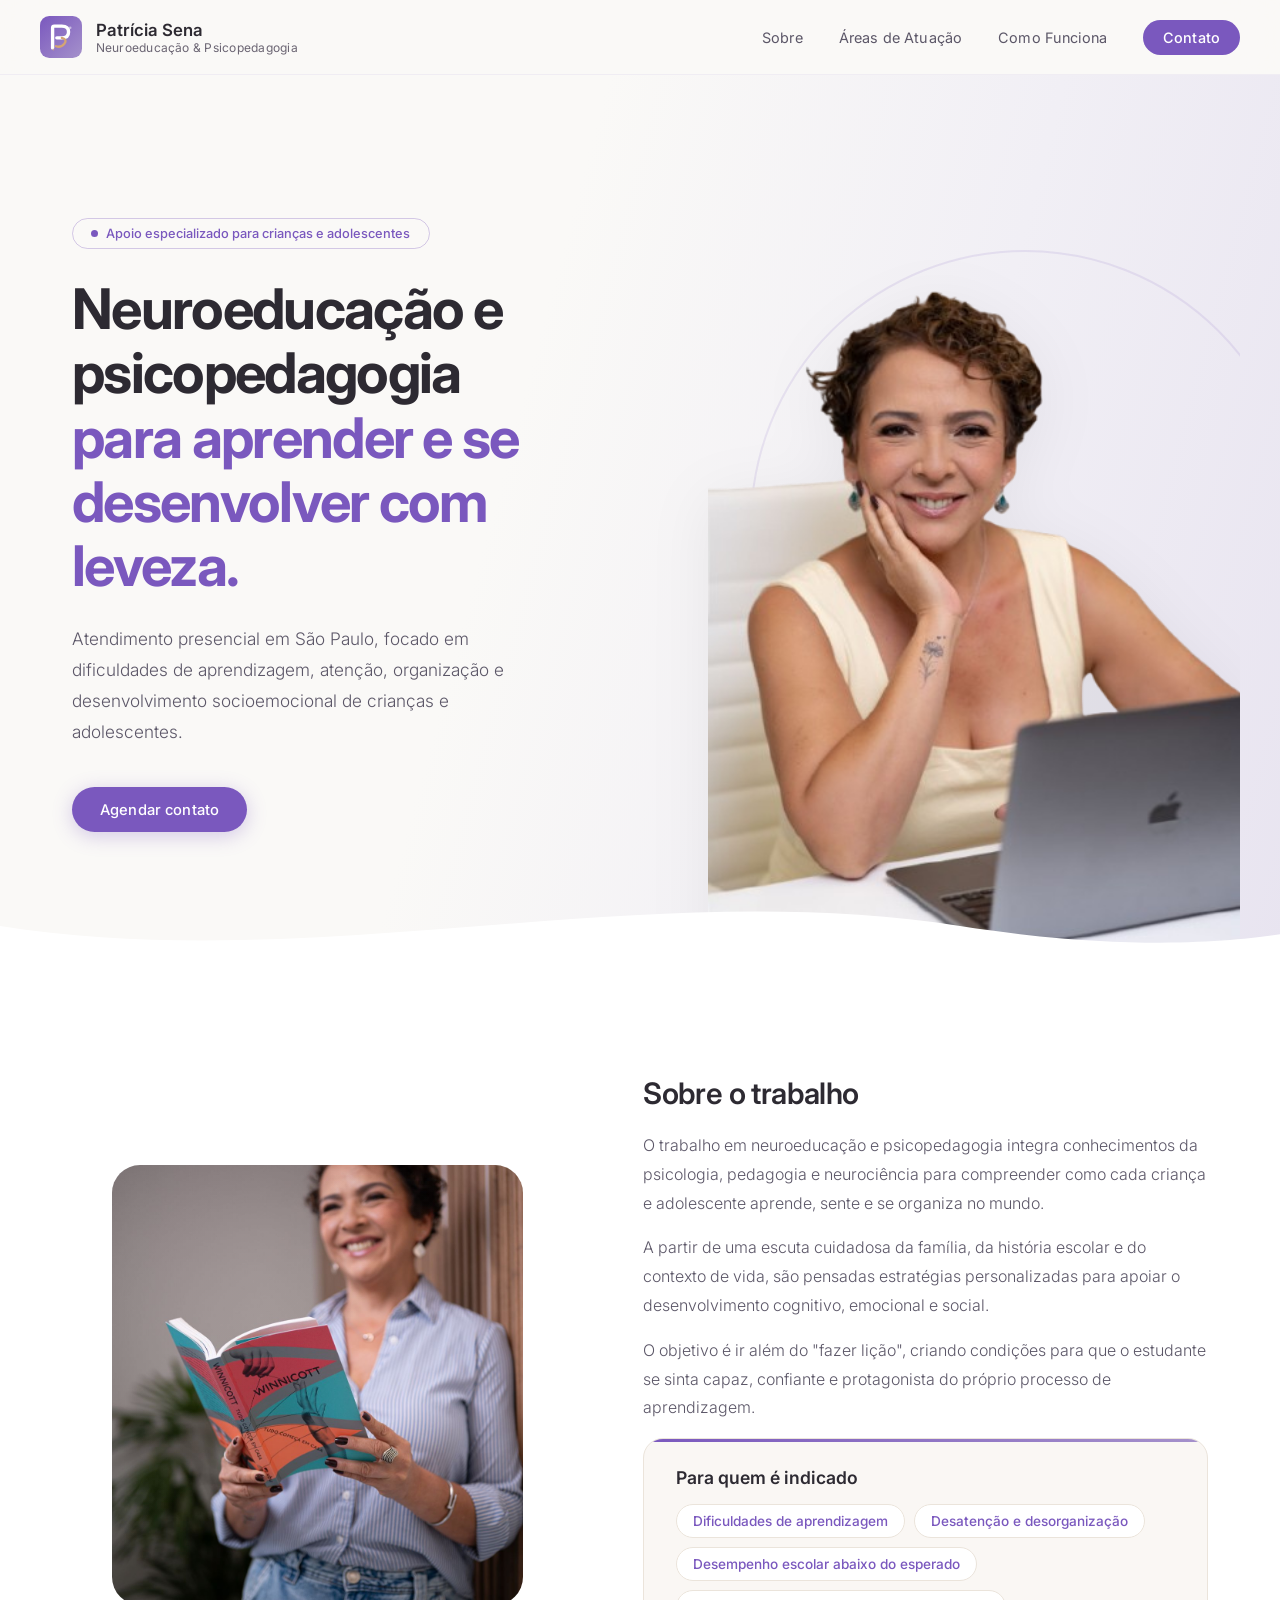
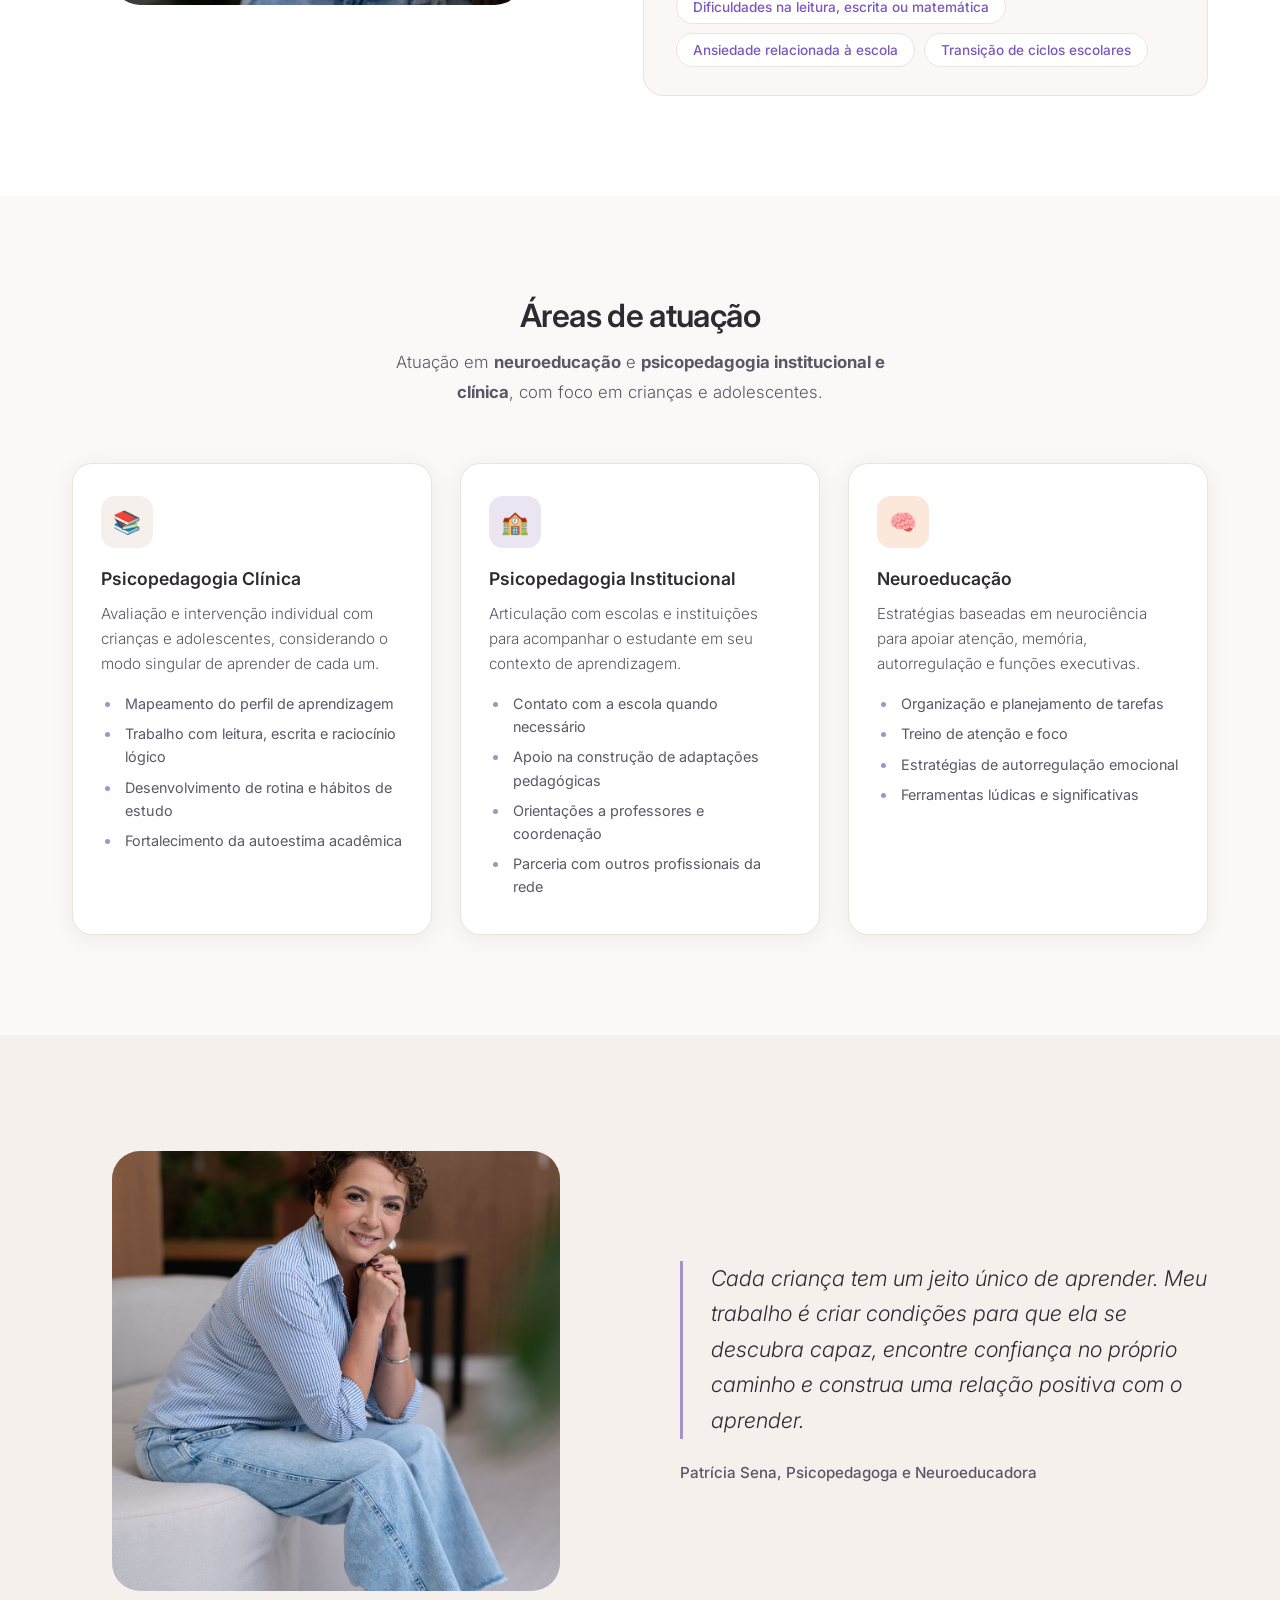
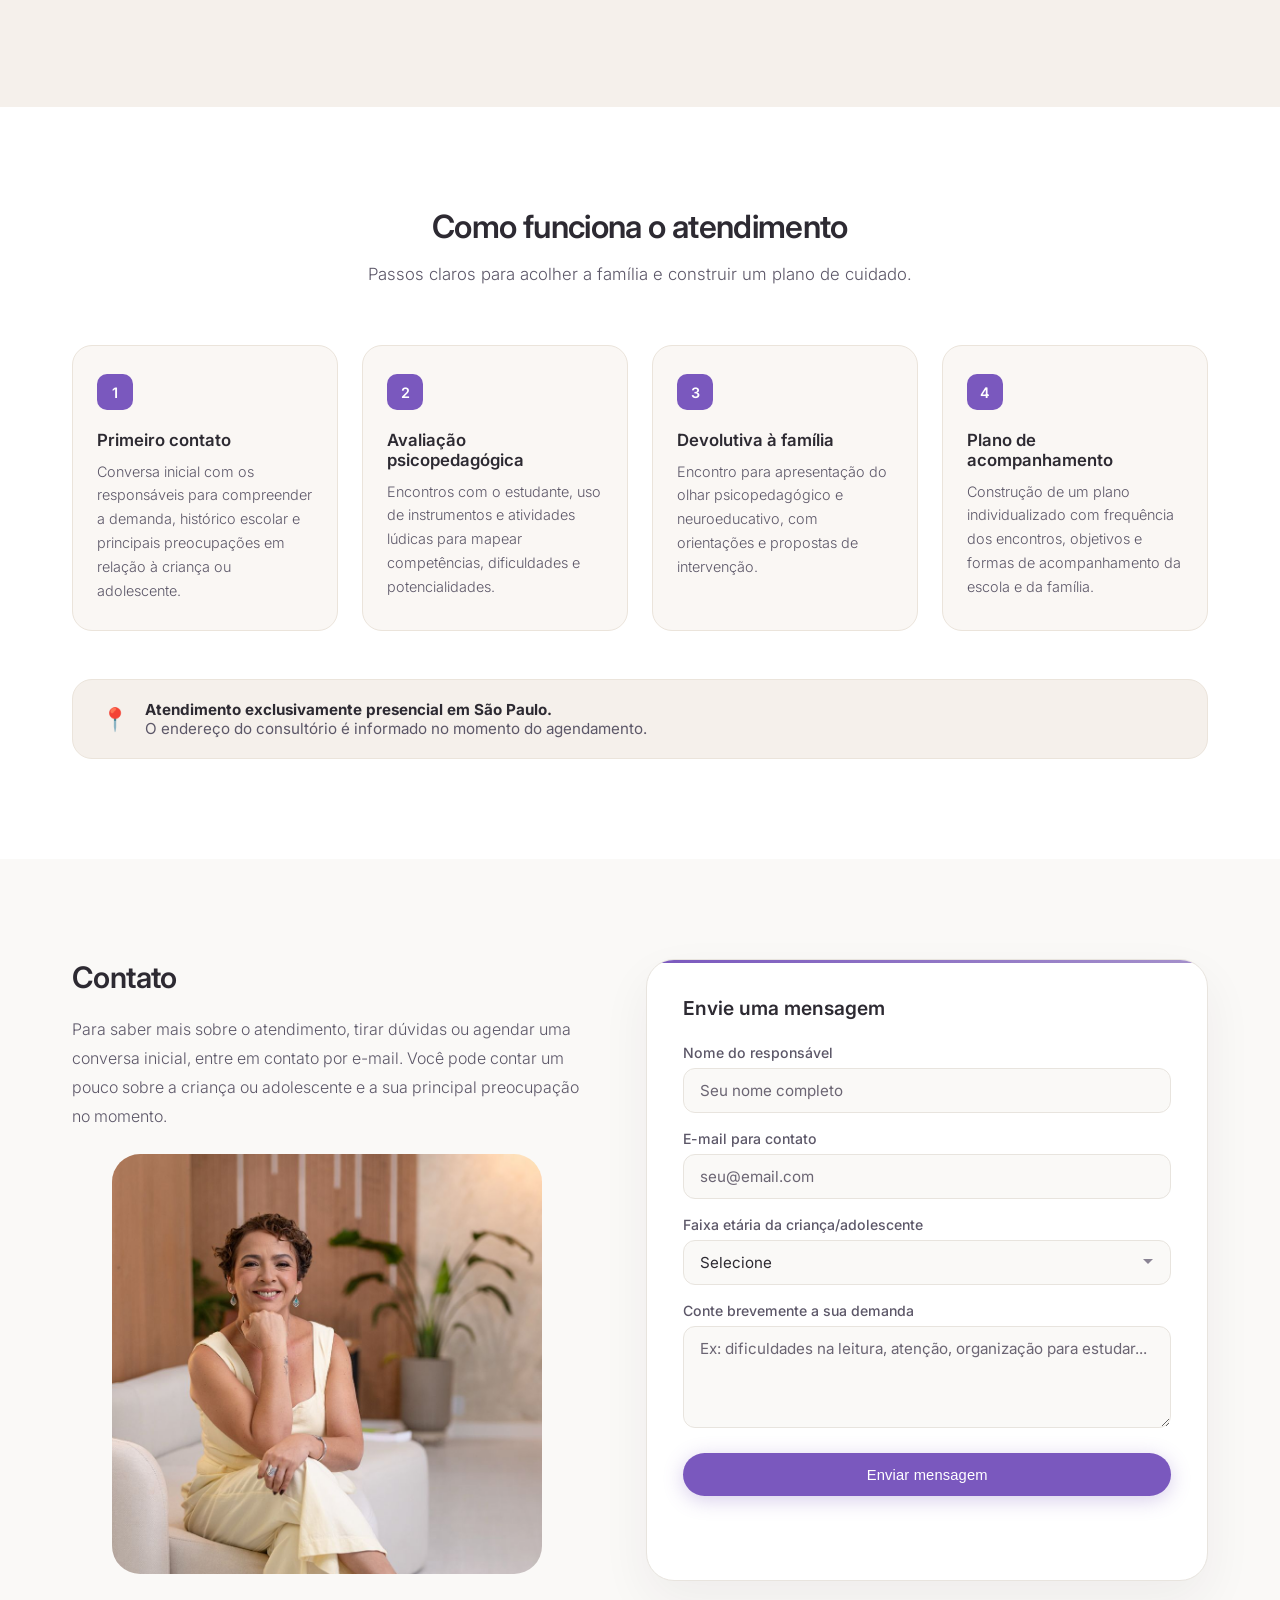
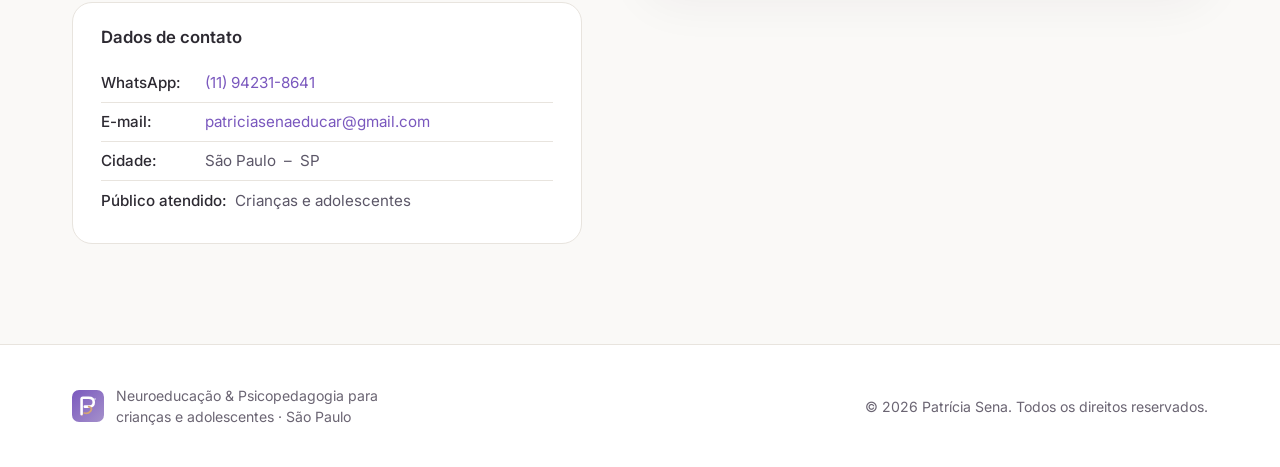
==== index.html @ e3e8c4f5 "feat(redesign): modernize site with personal branding, SEO fixes, and immersive hero - Replace stock" ====
<!DOCTYPE html>
<html lang="pt-BR" itemscope itemtype="https://schema.org/WebPage">
<head>
  <meta charset="UTF-8" />
  <meta name="viewport" content="width=device-width, initial-scale=1.0" />

  <!-- SEO Basico -->
  <title>Psicopedagoga em São Paulo | Patrícia Sena - Neuroeducação e Psicopedagogia</title>
  <meta name="description" content="Psicopedagoga em São Paulo especializada em neuroeducação para crianças e adolescentes. Atendimento de dificuldades de aprendizagem, TDAH, dislexia, desatenção e desenvolvimento socioemocional. Agende uma consulta!">
  <meta name="keywords" content="psicopedagoga São Paulo, neuroeducação, psicopedagogia clínica, dificuldades de aprendizagem, TDAH, dislexia, psicopedagoga infantil, avaliação psicopedagógica, reforço escolar SP, tratamento dislexia, psicopedagoga SP zona sul, atendimento psicopedagógico">
  <meta name="author" content="Patrícia Sena">
  <meta name="robots" content="index, follow, max-image-preview:large, max-snippet:-1, max-video-preview:-1">
  <meta name="googlebot" content="index, follow">

  <!-- Canonical URL -->
  <link rel="canonical" href="https://patriciasenapsi.com.br/">

  <!-- Idioma e regiao -->
  <meta name="language" content="pt-BR">
  <meta name="geo.region" content="BR-SP">
  <meta name="geo.placename" content="São Paulo">

  <!-- Open Graph (Facebook, LinkedIn, WhatsApp) -->
  <meta property="og:type" content="website">
  <meta property="og:locale" content="pt_BR">
  <meta property="og:site_name" content="Patrícia Sena - Psicopedagoga">
  <meta property="og:title" content="Psicopedagoga em São Paulo | Patrícia Sena - Neuroeducação">
  <meta property="og:description" content="Psicopedagoga especializada em neuroeducação para crianças e adolescentes. Atendimento de dificuldades de aprendizagem, TDAH, dislexia e desatenção em São Paulo.">
  <meta property="og:url" content="https://patriciasenapsi.com.br/">
  <meta property="og:image" content="https://patriciasenapsi.com.br/og-image.jpg">
  <meta property="og:image:width" content="1200">
  <meta property="og:image:height" content="630">
  <meta property="og:image:alt" content="Patrícia Sena - Psicopedagoga e Neuroeducadora em São Paulo">

  <!-- Twitter Cards -->
  <meta name="twitter:card" content="summary_large_image">
  <meta name="twitter:title" content="Psicopedagoga em São Paulo | Patrícia Sena">
  <meta name="twitter:description" content="Neuroeducação e psicopedagogia para crianças e adolescentes. Atendimento especializado em dificuldades de aprendizagem.">
  <meta name="twitter:image" content="https://patriciasenapsi.com.br/og-image.jpg">

  <!-- Favicon e icones -->
  <link rel="icon" type="image/svg+xml" href="/favicon.svg">
  <link rel="icon" type="image/png" sizes="32x32" href="/favicon-32x32.png">
  <link rel="icon" type="image/png" sizes="16x16" href="/favicon-16x16.png">
  <link rel="apple-touch-icon" sizes="180x180" href="/apple-touch-icon.png">
  <link rel="manifest" href="/site.webmanifest">
  <meta name="theme-color" content="#7a58be">
  <meta name="msapplication-TileColor" content="#7a58be">

  <!-- Preconnect para performance -->
  <link rel="preconnect" href="https://fonts.googleapis.com">
  <link rel="preconnect" href="https://fonts.gstatic.com" crossorigin>
  <link rel="dns-prefetch" href="https://wa.me">

  <!-- Preload recursos criticos -->
  <link rel="preload" href="https://fonts.googleapis.com/css2?family=Inter:wght@300;400;500;600;700&display=swap" as="style">

  <!-- CSS -->
  <link rel="stylesheet" href="style.css" />
  <link href="https://fonts.googleapis.com/css2?family=Inter:wght@300;400;500;600;700&display=swap" rel="stylesheet">

  <!-- Schema.org JSON-LD (Dados Estruturados) -->
  <script type="application/ld+json">
  {
    "@context": "https://schema.org",
    "@graph": [
      {
        "@type": ["LocalBusiness", "ProfessionalService"],
        "@id": "https://patriciasenapsi.com.br/#business",
        "name": "Patrícia Sena - Psicopedagoga",
        "description": "Atendimento em neuroeducação e psicopedagogia para crianças e adolescentes em São Paulo. Especialista em dificuldades de aprendizagem, TDAH, dislexia e desenvolvimento socioemocional.",
        "url": "https://patriciasenapsi.com.br",
        "telephone": "+55-11-94231-8641",
        "email": "patriciasenaeducar@gmail.com",
        "image": "https://patriciasenapsi.com.br/og-image.jpg",
        "priceRange": "$$",
        "address": {
          "@type": "PostalAddress",
          "addressLocality": "São Paulo",
          "addressRegion": "SP",
          "addressCountry": "BR"
        },
        "geo": {
          "@type": "GeoCoordinates",
          "latitude": "-23.5505",
          "longitude": "-46.6333"
        },
        "areaServed": {
          "@type": "City",
          "name": "São Paulo"
        },
        "openingHoursSpecification": {
          "@type": "OpeningHoursSpecification",
          "dayOfWeek": ["Monday", "Tuesday", "Wednesday", "Thursday", "Friday"],
          "opens": "08:00",
          "closes": "18:00"
        },
      },
      {
        "@type": "Person",
        "@id": "https://patriciasenapsi.com.br/#person",
        "name": "Patrícia Sena",
        "jobTitle": "Psicopedagoga e Neuroeducadora",
        "description": "Especialista em neuroeducação e psicopedagogia clínica e institucional para crianças e adolescentes",
        "url": "https://patriciasenapsi.com.br",
        "worksFor": {
          "@id": "https://patriciasenapsi.com.br/#business"
        }
      },
      {
        "@type": "Service",
        "@id": "https://patriciasenapsi.com.br/#psicopedagogia-clinica",
        "name": "Psicopedagogia Clínica",
        "description": "Avaliação e intervenção individual com crianças e adolescentes, considerando o modo singular de aprender de cada um. Inclui mapeamento do perfil de aprendizagem, trabalho com leitura, escrita e raciocínio lógico.",
        "provider": {
          "@id": "https://patriciasenapsi.com.br/#business"
        },
        "areaServed": "São Paulo, SP",
        "serviceType": "Psicopedagogia"
      },
      {
        "@type": "Service",
        "@id": "https://patriciasenapsi.com.br/#psicopedagogia-institucional",
        "name": "Psicopedagogia Institucional",
        "description": "Articulação com escolas e instituições para acompanhar o estudante em seu contexto de aprendizagem. Apoio na construção de adaptações pedagógicas e orientações a professores.",
        "provider": {
          "@id": "https://patriciasenapsi.com.br/#business"
        },
        "areaServed": "São Paulo, SP",
        "serviceType": "Psicopedagogia"
      },
      {
        "@type": "Service",
        "@id": "https://patriciasenapsi.com.br/#neuroeducacao",
        "name": "Neuroeducação",
        "description": "Estratégias baseadas em neurociência para apoiar atenção, memória, autorregulação e funções executivas. Treino de atenção e foco, organização e planejamento de tarefas.",
        "provider": {
          "@id": "https://patriciasenapsi.com.br/#business"
        },
        "areaServed": "São Paulo, SP",
        "serviceType": "Neuroeducação"
      },
      {
        "@type": "WebSite",
        "@id": "https://patriciasenapsi.com.br/#website",
        "url": "https://patriciasenapsi.com.br",
        "name": "Patrícia Sena - Psicopedagoga em São Paulo",
        "description": "Site oficial da psicopedagoga Patrícia Sena, especialista em neuroeducação",
        "publisher": {
          "@id": "https://patriciasenapsi.com.br/#person"
        },
        "inLanguage": "pt-BR"
      },
      {
        "@type": "FAQPage",
        "@id": "https://patriciasenapsi.com.br/#faq",
        "mainEntity": [
          {
            "@type": "Question",
            "name": "O que é psicopedagogia?",
            "acceptedAnswer": {
              "@type": "Answer",
              "text": "A psicopedagogia integra conhecimentos da psicologia, pedagogia e neurociência para compreender como cada criança e adolescente aprende. O objetivo é criar estratégias personalizadas para apoiar o desenvolvimento cognitivo, emocional e social."
            }
          },
          {
            "@type": "Question",
            "name": "Para quem é indicado o atendimento psicopedagógico?",
            "acceptedAnswer": {
              "@type": "Answer",
              "text": "O atendimento é indicado para crianças e adolescentes com dificuldades de aprendizagem, desatenção e desorganização, desempenho escolar abaixo do esperado, dificuldades na leitura, escrita ou matemática, ansiedade relacionada à escola e transição de ciclos escolares."
            }
          },
          {
            "@type": "Question",
            "name": "Como funciona o atendimento psicopedagógico?",
            "acceptedAnswer": {
              "@type": "Answer",
              "text": "O atendimento começa com uma conversa inicial com os responsáveis, seguida de avaliação psicopedagógica com o estudante, devolutiva à família com orientações e propostas de intervenção, e construção de um plano de acompanhamento individualizado."
            }
          },
          {
            "@type": "Question",
            "name": "O atendimento é presencial ou online?",
            "acceptedAnswer": {
              "@type": "Answer",
              "text": "O atendimento é exclusivamente presencial em São Paulo. O endereço do consultório é informado no momento do agendamento."
            }
          }
        ]
      }
    ]
  }
  </script>
</head>
<body>
  <!-- Skip link para acessibilidade -->
  <a href="#conteudo-principal" class="skip-link">Pular para o conteúdo principal</a>

  <!-- HEADER / NAV -->
  <header class="header" role="banner">
    <div class="container header-inner">
      <a href="/" class="logo" aria-label="Patrícia Sena - Ir para o início">
        <div class="logo-mark" aria-hidden="true">
          <svg xmlns="http://www.w3.org/2000/svg" viewBox="0 0 100 100" width="42" height="42" aria-hidden="true">
            <defs>
              <linearGradient id="logo-grad" x1="0%" y1="0%" x2="100%" y2="100%">
                <stop offset="0%" stop-color="#7a58be"/>
                <stop offset="100%" stop-color="#a591cb"/>
              </linearGradient>
            </defs>
            <rect width="100" height="100" rx="22" fill="url(#logo-grad)"/>
            <path d="M30 76 L30 28 Q30 24 34 24 L52 24 Q68 24 68 38 Q68 52 52 52 L40 52" stroke="#ffffff" stroke-width="8" stroke-linecap="round" stroke-linejoin="round" fill="none"/>
            <path d="M52 52 Q66 56 58 66 Q50 76 38 72" stroke="#d4a574" stroke-width="5.5" stroke-linecap="round" fill="none"/>
            <circle cx="72" cy="28" r="3" fill="#ffffff" opacity="0.5"/>
            <circle cx="32" cy="80" r="2.5" fill="#d4a574" opacity="0.5"/>
          </svg>
        </div>
        <div class="logo-text">
          <span class="logo-name">Patrícia Sena</span>
          <span class="logo-subtitle">Neuroeducação & Psicopedagogia</span>
        </div>
      </a>

      <nav class="nav" role="navigation" aria-label="Menu principal">
        <button class="nav-toggle" aria-label="Abrir menu de navegação" aria-expanded="false" aria-controls="nav-list">
          <span></span>
          <span></span>
        </button>
        <ul class="nav-list" id="nav-list">
          <li><a href="#sobre">Sobre</a></li>
          <li><a href="#atuacao">Áreas de Atuação</a></li>
          <li><a href="#como-funciona">Como Funciona</a></li>
          <li><a href="#contato" class="nav-cta">Contato</a></li>
        </ul>
      </nav>
    </div>
  </header>

  <!-- HERO -->
  <main id="conteudo-principal" role="main">
    <section id="topo" class="hero" aria-labelledby="hero-titulo">
      <div class="hero-inner">
        <div class="hero-content">
          <span class="hero-pill">Apoio especializado para crianças e adolescentes</span>
          <h1 id="hero-titulo">
            Neuroeducação e psicopedagogia<br>
            <span class="hero-highlight">para aprender e se desenvolver com leveza.</span>
          </h1>
          <p class="hero-subtitle">
            Atendimento presencial em São Paulo, focado em dificuldades de aprendizagem,
            atenção, organização e desenvolvimento socioemocional de crianças e adolescentes.
          </p>
          <div class="hero-actions">
            <a href="#contato" class="btn btn-primary">Agendar contato</a>
          </div>
        </div>

        <div class="hero-image-wrapper">
          <div class="hero-circle-decoration" aria-hidden="true"></div>
          <div class="hero-image">
            <img
              src="fotos/patricia-sena-atendimento-removebg-preview.png"
              alt="Patrícia Sena, psicopedagoga e neuroeducadora, em seu consultório em São Paulo"
              title="Patrícia Sena - Psicopedagoga e Neuroeducadora"
              loading="eager"
              width="600"
              height="520"
              fetchpriority="high"
            >
          </div>
        </div>
      </div>

      <!-- Wave transition -->
      <div class="hero-wave" aria-hidden="true">
        <svg viewBox="0 0 1440 120" preserveAspectRatio="none" xmlns="http://www.w3.org/2000/svg">
          <path d="M0,60 C360,120 720,0 1080,60 C1260,90 1380,80 1440,70 L1440,120 L0,120 Z" fill="#ffffff"/>
        </svg>
      </div>
    </section>

    <!-- SOBRE -->
    <section id="sobre" class="section section-alt section-with-image">
      <div class="container section-image-grid">
        <figure class="section-image">
          <img
            src="fotos/patricia-sena-livro-winnicott.jpeg"
            alt="Patrícia Sena segurando livro de Winnicott, demonstrando seu embasamento teórico em psicopedagogia"
            title="Patrícia Sena - Fundamentação teórica e prática"
            loading="lazy"
            width="500"
            height="440"
            decoding="async"
          >
        </figure>
        <div class="section-text">
          <h2>Sobre o trabalho</h2>
          <p>
            O trabalho em neuroeducação e psicopedagogia integra conhecimentos da
            psicologia, pedagogia e neurociência para compreender como cada criança
            e adolescente aprende, sente e se organiza no mundo.
          </p>
          <p>
            A partir de uma escuta cuidadosa da família, da história escolar e do
            contexto de vida, são pensadas estratégias personalizadas para apoiar
            o desenvolvimento cognitivo, emocional e social.
          </p>
          <p>
            O objetivo é ir além do "fazer lição", criando condições para que o
            estudante se sinta capaz, confiante e protagonista do próprio processo
            de aprendizagem.
          </p>

          <div class="section-card">
            <div class="section-card-header">
              <h3>Para quem é indicado</h3>
            </div>
            <ul class="chip-list">
              <li>Dificuldades de aprendizagem</li>
              <li>Desatenção e desorganização</li>
              <li>Desempenho escolar abaixo do esperado</li>
              <li>Dificuldades na leitura, escrita ou matemática</li>
              <li>Ansiedade relacionada à escola</li>
              <li>Transição de ciclos escolares</li>
            </ul>
          </div>
        </div>
      </div>
    </section>

    <!-- AREAS DE ATUACAO -->
    <section id="atuacao" class="section">
      <div class="container">
        <header class="section-header">
          <h2>Áreas de atuação</h2>
          <p>
            Atuação em <strong>neuroeducação</strong> e
            <strong>psicopedagogia institucional e clínica</strong>,
            com foco em crianças e adolescentes.
          </p>
        </header>

        <div class="cards-grid">
          <article class="card">
            <div class="card-icon">📚</div>
            <h3>Psicopedagogia Clínica</h3>
            <p>
              Avaliação e intervenção individual com crianças e adolescentes,
              considerando o modo singular de aprender de cada um.
            </p>
            <ul class="card-list">
              <li>Mapeamento do perfil de aprendizagem</li>
              <li>Trabalho com leitura, escrita e raciocínio lógico</li>
              <li>Desenvolvimento de rotina e hábitos de estudo</li>
              <li>Fortalecimento da autoestima acadêmica</li>
            </ul>
          </article>

          <article class="card">
            <div class="card-icon">🏫</div>
            <h3>Psicopedagogia Institucional</h3>
            <p>
              Articulação com escolas e instituições para acompanhar o estudante
              em seu contexto de aprendizagem.
            </p>
            <ul class="card-list">
              <li>Contato com a escola quando necessário</li>
              <li>Apoio na construção de adaptações pedagógicas</li>
              <li>Orientações a professores e coordenação</li>
              <li>Parceria com outros profissionais da rede</li>
            </ul>
          </article>

          <article class="card">
            <div class="card-icon">🧠</div>
            <h3>Neuroeducação</h3>
            <p>
              Estratégias baseadas em neurociência para apoiar atenção,
              memória, autorregulação e funções executivas.
            </p>
            <ul class="card-list">
              <li>Organização e planejamento de tarefas</li>
              <li>Treino de atenção e foco</li>
              <li>Estratégias de autorregulação emocional</li>
              <li>Ferramentas lúdicas e significativas</li>
            </ul>
          </article>
        </div>
      </div>
    </section>

    <!-- FRASE / INSTITUCIONAL -->
    <section class="section-quote" aria-label="Sobre Patrícia Sena">
      <div class="container quote-grid">
        <figure class="quote-image">
          <img
            src="fotos/patricia-sena-psicopedagoga.jpeg"
            alt="Patrícia Sena em ambiente acolhedor, transmitindo confiança e empatia"
            title="Patrícia Sena - Acolhimento e conexão"
            loading="lazy"
            width="500"
            height="440"
            decoding="async"
          >
        </figure>
        <div class="quote-content">
          <blockquote>
            Cada criança tem um jeito único de aprender. Meu trabalho é criar
            condições para que ela se descubra capaz, encontre confiança no
            próprio caminho e construa uma relação positiva com o aprender.
          </blockquote>
          <cite>Patrícia Sena, Psicopedagoga e Neuroeducadora</cite>
        </div>
      </div>
    </section>

    <!-- COMO FUNCIONA -->
    <section id="como-funciona" class="section section-alt">
      <div class="container">
        <header class="section-header">
          <h2>Como funciona o atendimento</h2>
          <p>Passos claros para acolher a família e construir um plano de cuidado.</p>
        </header>

        <div class="steps-grid">
          <div class="step">
            <div class="step-number">1</div>
            <h3>Primeiro contato</h3>
            <p>
              Conversa inicial com os responsáveis para compreender a demanda,
              histórico escolar e principais preocupações em relação à criança
              ou adolescente.
            </p>
          </div>
          <div class="step">
            <div class="step-number">2</div>
            <h3>Avaliação psicopedagógica</h3>
            <p>
              Encontros com o estudante, uso de instrumentos e atividades
              lúdicas para mapear competências, dificuldades e potencialidades.
            </p>
          </div>
          <div class="step">
            <div class="step-number">3</div>
            <h3>Devolutiva à família</h3>
            <p>
              Encontro para apresentação do olhar psicopedagógico e
              neuroeducativo, com orientações e propostas de intervenção.
            </p>
          </div>
          <div class="step">
            <div class="step-number">4</div>
            <h3>Plano de acompanhamento</h3>
            <p>
              Construção de um plano individualizado com frequência dos encontros,
              objetivos e formas de acompanhamento da escola e da família.
            </p>
          </div>
        </div>

        <div class="info-banner">
          <p>
            <strong>Atendimento exclusivamente presencial em São Paulo.</strong><br>
            O endereço do consultório é informado no momento do agendamento.
          </p>
        </div>
      </div>
    </section>

    <!-- CONTATO -->
    <section id="contato" class="section contact-section">
      <div class="container contact-grid">
        <div class="section-text">
          <h2>Contato</h2>
          <p>
            Para saber mais sobre o atendimento, tirar dúvidas ou agendar uma
            conversa inicial, entre em contato por e-mail. Você pode contar um pouco
            sobre a criança ou adolescente e a sua principal preocupação no momento.
          </p>

          <figure class="contact-photo">
            <img
              src="fotos/patricia-sena-consultorio.jpeg"
              alt="Patrícia Sena em seu consultório, sentada no sofá com postura acolhedora"
              title="Entre em contato com Patrícia Sena"
              loading="lazy"
              width="500"
              height="280"
              decoding="async"
            >
          </figure>

          <address class="contact-card">
            <h3>Dados de contato</h3>
            <ul class="contact-list">
              <li>
                <span class="contact-label">WhatsApp:</span>
                <a href="https://wa.me/5511942318641" target="_blank" rel="noopener noreferrer" aria-label="Enviar mensagem no WhatsApp">
                  (11) 94231-8641
                </a>
              </li>
              <li>
                <span class="contact-label">E-mail:</span>
                <a href="mailto:patriciasenaeducar@gmail.com" aria-label="Enviar e-mail">
                  patriciasenaeducar@gmail.com
                </a>
              </li>
              <li>
                <span class="contact-label">Cidade:</span>
                <span>São Paulo</span> – <span>SP</span>
              </li>
              <li>
                <span class="contact-label">Público atendido:</span>
                Crianças e adolescentes
              </li>
            </ul>
          </address>
        </div>

          <div class="contact-form-wrapper">
              <div class="contact-form-card">
                  <h3>Envie uma mensagem</h3>
                  <form class="contact-form" id="contact-form">

                      <div class="form-group">
                          <label for="nome">Nome do responsável</label>
                          <input type="text" id="nome" name="nome" placeholder="Seu nome completo" required>
                      </div>

                      <div class="form-group">
                          <label for="email">E-mail para contato</label>
                          <input type="email" id="email" name="email" placeholder="seu@email.com" required>
                      </div>

                      <div class="form-group">
                          <label for="faixa-etaria">Faixa etária da criança/adolescente</label>
                          <select id="faixa-etaria" name="faixa-etaria" required>
                              <option value="">Selecione</option>
                              <option value="4-6">4 a 6 anos</option>
                              <option value="7-10">7 a 10 anos</option>
                              <option value="11-14">11 a 14 anos</option>
                              <option value="15-17">15 a 17 anos</option>
                          </select>
                      </div>

                      <div class="form-group">
                          <label for="mensagem">Conte brevemente a sua demanda</label>
                          <textarea id="mensagem" name="mensagem" rows="4" placeholder="Ex: dificuldades na leitura, atenção, organização para estudar..." required></textarea>
                      </div>

                      <button type="submit" class="btn btn-primary btn-full" id="submit-btn">
                          Enviar mensagem
                      </button>

                      <p id="form-message" style="margin-top: 0.75rem; font-size: 0.85rem; text-align: center;"></p>
                  </form>
              </div>
          </div>

          <script>
              document.getElementById('contact-form').addEventListener('submit', async (e) => {
                  e.preventDefault();

                  const submitBtn = document.getElementById('submit-btn');
                  const formMessage = document.getElementById('form-message');
                  const form = e.target;

                  // Desabilitar botao durante envio
                  submitBtn.disabled = true;
                  submitBtn.textContent = 'Enviando...';
                  formMessage.textContent = '';

                  try {
                      const formData = new FormData(form);

                      // IMPORTANTE: Troque pela URL do seu Worker
                      const response = await fetch('https://formulario.renato-tadeu-figueiredo.workers.dev', {
                          method: 'POST',
                          body: formData,
                      });

                      const result = await response.json();

                      if (result.success) {
                          formMessage.style.color = '#22c55e';
                          formMessage.textContent = 'Mensagem enviada com sucesso! Entraremos em contato em breve.';
                          form.reset();
                      } else {
                          throw new Error(result.message);
                      }
                  } catch (error) {
                      formMessage.style.color = '#ef4444';
                      formMessage.textContent = 'Erro ao enviar mensagem. Tente novamente ou entre em contato por e-mail.';
                  } finally {
                      submitBtn.disabled = false;
                      submitBtn.textContent = 'Enviar mensagem';
                  }
              });
          </script>
      </div>
    </section>
  </main>

  <!-- FOOTER -->
  <footer class="footer">
    <div class="container footer-inner">
      <div class="footer-brand">
        <span class="logo-mark logo-mark-sm" aria-hidden="true">
          <svg xmlns="http://www.w3.org/2000/svg" viewBox="0 0 100 100" width="32" height="32" aria-hidden="true">
            <defs>
              <linearGradient id="logo-grad-ft" x1="0%" y1="0%" x2="100%" y2="100%">
                <stop offset="0%" stop-color="#7a58be"/>
                <stop offset="100%" stop-color="#a591cb"/>
              </linearGradient>
            </defs>
            <rect width="100" height="100" rx="22" fill="url(#logo-grad-ft)"/>
            <path d="M30 76 L30 28 Q30 24 34 24 L52 24 Q68 24 68 38 Q68 52 52 52 L40 52" stroke="#ffffff" stroke-width="8" stroke-linecap="round" stroke-linejoin="round" fill="none"/>
            <path d="M52 52 Q66 56 58 66 Q50 76 38 72" stroke="#d4a574" stroke-width="5.5" stroke-linecap="round" fill="none"/>
            <circle cx="72" cy="28" r="3" fill="#ffffff" opacity="0.5"/>
            <circle cx="32" cy="80" r="2.5" fill="#d4a574" opacity="0.5"/>
          </svg>
        </span>
        <span class="footer-text">
          Neuroeducação &amp; Psicopedagogia para crianças e adolescentes &middot; São Paulo
        </span>
      </div>
      <p class="footer-copy">
        &copy; <span id="year"></span> Patrícia Sena. Todos os direitos reservados.
      </p>
    </div>
  </footer>

  <script>
    // Atualiza ano automaticamente
    document.getElementById('year').textContent = new Date().getFullYear();

    // Menu mobile com acessibilidade
    const navToggle = document.querySelector('.nav-toggle');
    const navList = document.querySelector('.nav-list');

    navToggle.addEventListener('click', () => {
      const isOpen = navList.classList.toggle('nav-list-open');
      navToggle.classList.toggle('nav-toggle-open');
      navToggle.setAttribute('aria-expanded', isOpen);
    });

    // Fecha menu ao clicar em link (mobile)
    navList.querySelectorAll('a').forEach(link => {
      link.addEventListener('click', () => {
        navList.classList.remove('nav-list-open');
        navToggle.classList.remove('nav-toggle-open');
        navToggle.setAttribute('aria-expanded', 'false');
      });
    });

    // Fecha menu ao pressionar ESC
    document.addEventListener('keydown', (e) => {
      if (e.key === 'Escape' && navList.classList.contains('nav-list-open')) {
        navList.classList.remove('nav-list-open');
        navToggle.classList.remove('nav-toggle-open');
        navToggle.setAttribute('aria-expanded', 'false');
        navToggle.focus();
      }
    });
  </script>
</body>
</html>
---- style.css ----
/* --------- SKIP LINK (Acessibilidade) --------- */
.skip-link {
  position: absolute;
  top: -100%;
  left: 50%;
  transform: translateX(-50%);
  background: var(--primary);
  color: #ffffff;
  padding: 0.75rem 1.5rem;
  border-radius: 0 0 8px 8px;
  text-decoration: none;
  font-weight: 600;
  z-index: 9999;
  transition: top 0.3s ease;
}

.skip-link:focus {
  top: 0;
  outline: 2px solid #ffffff;
  outline-offset: 2px;
}

/* --------- RESET BASICO --------- */
*,
*::before,
*::after {
  box-sizing: border-box;
}

html {
  scroll-behavior: smooth;
}

body {
  margin: 0;
  font-family: 'Inter', system-ui, -apple-system, BlinkMacSystemFont, 'Segoe UI', sans-serif;
  color: #2d2a32;
  background-color: var(--bg);
  -webkit-font-smoothing: antialiased;
  -moz-osx-font-smoothing: grayscale;
}

/* --------- VARIAVEIS --------- */
:root {
  --bg: #faf9f7;
  --bg-alt: #ffffff;
  --bg-warm: #f5f0eb;
  --bg-warm-light: #faf7f4;
  --text: #2d2a32;
  --text-soft: #5c5768;
  --text-muted: #6b6573;
  --primary: #7a58be;
  --primary-light: #a591cb;
  --primary-soft: rgba(122, 88, 190, 0.08);
  --primary-hover: #603fa3;
  --secondary: #c9956b;
  --accent: #d4a574;
  --warm: #c9956b;
  --cream: #f5f0eb;
  --cream-dark: #ebe4db;
  --border-subtle: #e8e4de;
  --shadow-soft: 0 20px 50px rgba(45, 42, 50, 0.06);
  --shadow-lg: 0 25px 60px rgba(45, 42, 50, 0.1);
  --shadow-card: 0 4px 24px rgba(45, 42, 50, 0.06);
  --radius-sm: 12px;
  --radius-md: 16px;
  --radius-lg: 20px;
  --radius-xl: 28px;
  --radius-full: 999px;
  --container-width: 1200px;
  --section-spacing: 100px;
  --gradient-primary: linear-gradient(135deg, #7a58be 0%, #a591cb 100%);
  --gradient-warm: linear-gradient(135deg, #c9956b 0%, #d4a574 100%);
}

/* --------- ANIMACOES --------- */
@keyframes fade-in-up {
  from {
    opacity: 0;
    transform: translateY(24px);
  }
  to {
    opacity: 1;
    transform: translateY(0);
  }
}

@keyframes fade-in {
  from { opacity: 0; }
  to { opacity: 1; }
}

/* --------- LAYOUT --------- */
.container {
  width: 100%;
  max-width: var(--container-width);
  margin: 0 auto;
  padding: 0 2rem;
}

/* --------- HEADER / NAV --------- */
.header {
  position: sticky;
  top: 0;
  z-index: 50;
  background: rgba(250, 249, 247, 0.9);
  backdrop-filter: blur(24px);
  -webkit-backdrop-filter: blur(24px);
  border-bottom: 1px solid rgba(122, 88, 190, 0.08);
}

.header-inner {
  display: flex;
  align-items: center;
  justify-content: space-between;
  padding: 1rem 0;
}

.logo {
  display: flex;
  align-items: center;
  gap: 0.85rem;
  text-decoration: none;
  color: inherit;
}

.logo-mark {
  width: 42px;
  height: 42px;
  display: flex;
  align-items: center;
  justify-content: center;
  transition: transform 0.3s ease;
  flex-shrink: 0;
}

.logo-mark svg {
  display: block;
  width: 100%;
  height: 100%;
}

.logo:hover .logo-mark {
  transform: scale(1.05);
}

.logo-text {
  display: flex;
  flex-direction: column;
}

.logo-name {
  font-weight: 600;
  font-size: 1.05rem;
  color: var(--text);
}

.logo-subtitle {
  font-size: 0.75rem;
  color: var(--text-muted);
  font-weight: 400;
  letter-spacing: 0.02em;
}

/* NAV */
.nav {
  display: flex;
  align-items: center;
  gap: 1.5rem;
}

.nav-list {
  list-style: none;
  display: flex;
  align-items: center;
  gap: 2.25rem;
  margin: 0;
  padding: 0;
}

.nav-list a {
  text-decoration: none;
  font-size: 0.9rem;
  color: var(--text-soft);
  font-weight: 400;
  position: relative;
  padding-bottom: 0.25rem;
  transition: color 0.2s ease;
  letter-spacing: 0.01em;
}

.nav-list a::after {
  content: "";
  position: absolute;
  bottom: 0;
  left: 0;
  width: 0;
  height: 1.5px;
  background: var(--primary);
  border-radius: 2px;
  transition: width 0.3s ease;
}

.nav-list a:hover {
  color: var(--primary);
}

.nav-list a:hover::after {
  width: 100%;
}

.nav-cta {
  padding: 0.55rem 1.25rem !important;
  border-radius: var(--radius-full) !important;
  background: var(--primary) !important;
  color: #ffffff !important;
  font-weight: 500 !important;
  transition: background 0.2s ease, transform 0.2s ease !important;
}

.nav-cta::after {
  display: none !important;
}

.nav-cta:hover {
  background: var(--primary-hover) !important;
  transform: translateY(-1px);
}

/* NAV TOGGLE (MOBILE) */
.nav-toggle {
  display: none;
  flex-direction: column;
  gap: 5px;
  background: transparent;
  border: none;
  padding: 0.5rem;
  cursor: pointer;
}

.nav-toggle span {
  width: 22px;
  height: 2px;
  background: var(--primary);
  border-radius: var(--radius-full);
  transition: transform 0.2s ease, opacity 0.2s ease;
}

.nav-toggle-open span:nth-child(1) {
  transform: translateY(7px) rotate(45deg);
}

.nav-toggle-open span:nth-child(2) {
  transform: translateY(-7px) rotate(-45deg);
}

/* --------- HERO --------- */
.hero {
  position: relative;
  min-height: 100vh;
  overflow: hidden;
  background: linear-gradient(105deg, #faf9f7 0%, #faf9f7 40%, #f1eff5 70%, #e8e4f0 100%);
  display: flex;
  flex-direction: column;
}

.hero-inner {
  display: grid;
  grid-template-columns: 45% 55%;
  gap: 0;
  align-items: center;
  position: relative;
  z-index: 1;
  flex: 1;
  width: 100%;
  max-width: var(--container-width);
  margin: 0 auto;
  padding: 0 2rem;
  min-height: calc(100vh - 70px);
}

.hero-content {
  animation: fade-in-up 0.7s ease-out;
  padding: 2rem 0;
  position: relative;
  z-index: 2;
}

.hero-pill {
  display: inline-flex;
  align-items: center;
  gap: 0.5rem;
  padding: 0.45rem 1.15rem;
  border-radius: var(--radius-full);
  background: transparent;
  color: var(--primary);
  font-size: 0.8rem;
  font-weight: 500;
  margin-bottom: 1.75rem;
  border: 1.5px solid rgba(122, 88, 190, 0.3);
}

.hero-pill::before {
  content: "";
  width: 7px;
  height: 7px;
  border-radius: var(--radius-full);
  background: var(--primary);
}

.hero h1 {
  font-size: clamp(2.5rem, 3.5vw + 1rem, 3.5rem);
  line-height: 1.15;
  margin: 0 0 1.5rem;
  letter-spacing: -0.03em;
  color: var(--text);
  font-weight: 700;
}

.hero-highlight {
  color: var(--primary);
}

.hero-subtitle {
  margin: 0 0 2.5rem;
  font-size: 1.08rem;
  color: var(--text-soft);
  max-width: 28rem;
  line-height: 1.8;
  font-weight: 300;
}

.hero-actions {
  display: flex;
  flex-wrap: wrap;
  gap: 1rem;
}

.btn {
  display: inline-flex;
  align-items: center;
  justify-content: center;
  gap: 0.5rem;
  border-radius: var(--radius-full);
  padding: 0.85rem 1.75rem;
  font-size: 0.92rem;
  font-weight: 500;
  border: none;
  cursor: pointer;
  text-decoration: none;
  transition: all 0.25s ease;
  letter-spacing: 0.01em;
}

.btn-primary {
  background: var(--primary);
  color: #ffffff;
  box-shadow: 0 4px 20px rgba(122, 88, 190, 0.3);
}

.btn-primary:hover {
  background: var(--primary-hover);
  transform: translateY(-2px);
  box-shadow: 0 8px 30px rgba(122, 88, 190, 0.35);
}

.btn-secondary {
  background: var(--bg-alt);
  color: var(--primary);
  border: 1.5px solid var(--border-subtle);
}

.btn-secondary:hover {
  border-color: var(--primary-light);
  background: var(--cream);
  transform: translateY(-1px);
}

/* HERO IMAGE */
@keyframes hero-image-enter {
  from {
    opacity: 0;
    transform: translateY(40px);
  }
  to {
    opacity: 1;
    transform: translateY(0);
  }
}

.hero-image-wrapper {
  position: relative;
  animation: hero-image-enter 0.9s cubic-bezier(0.22, 1, 0.36, 1) 0.2s both;
  display: flex;
  align-items: flex-end;
  justify-content: flex-end;
  align-self: flex-end;
  height: 100%;
  min-height: calc(100vh - 70px);
  margin-right: -2rem; /* bleed to the right edge */
  overflow: hidden;
}

.hero-circle-decoration {
  position: absolute;
  width: 550px;
  height: 550px;
  border-radius: 50%;
  border: 2px solid rgba(122, 88, 190, 0.12);
  top: 50%;
  right: -60px;
  transform: translateY(-50%);
  pointer-events: none;
  z-index: 0;
}

.hero-image {
  position: relative;
  z-index: 1;
  display: flex;
  align-items: flex-end;
  justify-content: flex-end;
  height: 100%;
}

.hero-image img {
  width: auto;
  max-width: none;
  height: calc(100vh - 100px);
  max-height: 800px;
  min-height: 500px;
  object-fit: contain;
  object-position: right bottom;
  display: block;
  filter: drop-shadow(0 10px 30px rgba(0, 0, 0, 0.06));
}

/* HERO WAVE */
.hero-wave {
  position: absolute;
  bottom: -1px;
  left: 0;
  right: 0;
  z-index: 3;
  line-height: 0;
}

.hero-wave svg {
  width: 100%;
  height: 100px;
  display: block;
}

/* --------- SECOES --------- */
.section {
  padding: var(--section-spacing) 0;
  position: relative;
}

.section-alt {
  background: var(--bg-alt);
}

/* Section after hero — no overlap needed with new full-height hero */
.hero + .section {
  position: relative;
}

.section-header {
  text-align: center;
  margin-bottom: 3.5rem;
}

.section-header h2 {
  font-size: 2rem;
  margin: 0 0 0.85rem;
  letter-spacing: -0.02em;
  font-weight: 600;
  color: var(--text);
}

.section-header p {
  margin: 0;
  max-width: 34rem;
  margin-inline: auto;
  color: var(--text-soft);
  font-size: 1.05rem;
  line-height: 1.75;
  font-weight: 300;
}

/* SECAO COM IMAGEM */
.section-with-image {
  overflow: hidden;
}

.section-image-grid {
  display: grid;
  grid-template-columns: 1fr 1.15fr;
  gap: 5rem;
  align-items: center;
}

.section-image {
  border-radius: var(--radius-xl);
  overflow: hidden;
  position: relative;
}

.section-image img {
  width: 100%;
  height: 440px;
  object-fit: cover;
  display: block;
  transition: transform 0.6s ease;
}

.section-image:hover img {
  transform: scale(1.02);
}

.section-image::after {
  content: "";
  position: absolute;
  inset: 0;
  background: linear-gradient(135deg, rgba(122, 88, 190, 0.04) 0%, transparent 50%);
  pointer-events: none;
}

/* GRID 2 COLUNAS */
.grid-2 {
  display: grid;
  grid-template-columns: 1.2fr 1fr;
  gap: 3rem;
  align-items: center;
}

.section-text h2 {
  font-size: 1.85rem;
  margin: 0 0 1.25rem;
  font-weight: 600;
  color: var(--text);
  letter-spacing: -0.02em;
}

.section-text p {
  margin: 0 0 1rem;
  font-size: 1rem;
  color: var(--text-soft);
  line-height: 1.8;
  font-weight: 300;
}

/* CARD SECAO */
.section-card {
  background: var(--bg-warm-light);
  border-radius: var(--radius-lg);
  border: 1px solid var(--cream-dark);
  padding: 1.75rem 2rem;
  position: relative;
  overflow: hidden;
  margin-top: 0.5rem;
}

.section-card::before {
  content: "";
  position: absolute;
  top: 0;
  left: 0;
  right: 0;
  height: 3px;
  background: var(--gradient-primary);
}

.section-card-header h3 {
  margin: 0 0 1rem;
  font-size: 1.1rem;
  color: var(--text);
  font-weight: 600;
}

.chip-list {
  list-style: none;
  padding: 0;
  margin: 0;
  display: flex;
  flex-wrap: wrap;
  gap: 0.55rem;
}

.chip-list li {
  font-size: 0.85rem;
  padding: 0.5rem 1rem;
  border-radius: var(--radius-full);
  background: var(--bg-alt);
  color: var(--primary);
  font-weight: 500;
  border: 1px solid var(--cream-dark);
  transition: all 0.2s ease;
}

.chip-list li:hover {
  background: var(--primary);
  color: #ffffff;
  border-color: var(--primary);
}

/* CARDS AREAS DE ATUACAO */
.cards-grid {
  display: grid;
  grid-template-columns: repeat(3, 1fr);
  gap: 1.75rem;
}

.card {
  background: var(--bg-alt);
  border-radius: var(--radius-lg);
  padding: 2rem 1.75rem 2.25rem;
  border: 1px solid var(--border-subtle);
  box-shadow: var(--shadow-card);
  position: relative;
  transition: all 0.3s ease;
  overflow: hidden;
}

.card:hover {
  transform: translateY(-4px);
  box-shadow: 0 16px 48px rgba(45, 42, 50, 0.1);
  border-color: var(--primary-light);
}

.card::before {
  content: "";
  position: absolute;
  top: 0;
  left: 0;
  right: 0;
  height: 3px;
  background: var(--gradient-primary);
  opacity: 0;
  transition: opacity 0.3s ease;
}

.card:hover::before {
  opacity: 1;
}

.card-icon {
  width: 52px;
  height: 52px;
  border-radius: 14px;
  display: flex;
  align-items: center;
  justify-content: center;
  font-size: 1.4rem;
  margin-bottom: 1.25rem;
}

.card:nth-child(1) .card-icon {
  background: var(--cream);
}

.card:nth-child(2) .card-icon {
  background: #ebe5f2;
}

.card:nth-child(3) .card-icon {
  background: #fce8db;
}

.card h3 {
  margin: 0 0 0.75rem;
  font-size: 1.1rem;
  font-weight: 600;
  color: var(--text);
}

.card p {
  margin: 0 0 1rem;
  font-size: 0.95rem;
  color: var(--text-soft);
  line-height: 1.65;
  font-weight: 300;
}

.card-list {
  margin: 0;
  padding-left: 1.25rem;
  font-size: 0.9rem;
  color: var(--text-soft);
}

.card-list li {
  position: relative;
  padding-left: 0.25rem;
  line-height: 1.6;
}

.card-list li + li {
  margin-top: 0.45rem;
}

.card-list li::marker {
  color: var(--primary-light);
}

/* COMO FUNCIONA / STEPS */
.steps-grid {
  display: grid;
  grid-template-columns: repeat(4, 1fr);
  gap: 1.5rem;
  margin-bottom: 3rem;
}

.step {
  background: var(--bg-warm-light);
  border-radius: var(--radius-lg);
  padding: 1.75rem 1.5rem;
  border: 1px solid var(--cream-dark);
  position: relative;
  transition: all 0.3s ease;
}

.step:hover {
  transform: translateY(-4px);
  box-shadow: var(--shadow-card);
}

.step-number {
  width: 36px;
  height: 36px;
  border-radius: 10px;
  background: var(--primary);
  color: #ffffff;
  display: flex;
  align-items: center;
  justify-content: center;
  font-size: 0.9rem;
  font-weight: 600;
  margin-bottom: 1.25rem;
}

.step h3 {
  margin: 0 0 0.6rem;
  font-size: 1.05rem;
  font-weight: 600;
  color: var(--text);
}

.step p {
  margin: 0;
  font-size: 0.9rem;
  color: var(--text-soft);
  line-height: 1.65;
  font-weight: 300;
}

.info-banner {
  border-radius: var(--radius-lg);
  padding: 1.25rem 1.75rem;
  background: var(--cream);
  border: 1px solid var(--cream-dark);
  font-size: 0.95rem;
  color: var(--text-soft);
  display: flex;
  align-items: center;
  gap: 1rem;
}

.info-banner::before {
  content: "\1F4CD";
  font-size: 1.4rem;
}

.info-banner p {
  margin: 0;
}

.info-banner strong {
  color: var(--text);
}

/* --------- QUOTE / INSTITUTIONAL SECTION --------- */
.section-quote {
  background: var(--cream);
  padding: var(--section-spacing) 0;
}

.quote-grid {
  display: grid;
  grid-template-columns: 1fr 1fr;
  gap: 5rem;
  align-items: center;
}

.quote-image {
  border-radius: var(--radius-xl);
  overflow: hidden;
}

.quote-image img {
  width: 100%;
  height: 440px;
  object-fit: cover;
  display: block;
}

.quote-content blockquote {
  margin: 0;
  font-size: 1.35rem;
  line-height: 1.65;
  color: var(--text);
  font-weight: 300;
  font-style: italic;
  position: relative;
  padding-left: 1.75rem;
  border-left: 3px solid var(--primary-light);
}

.quote-content cite {
  display: block;
  margin-top: 1.5rem;
  font-size: 0.95rem;
  color: var(--text-soft);
  font-style: normal;
  font-weight: 500;
}

/* CONTATO */
.contact-section {
  background: var(--bg);
}

.contact-grid {
  display: grid;
  grid-template-columns: 1fr 1.1fr;
  gap: 4rem;
  align-items: flex-start;
}

.contact-photo {
  border-radius: var(--radius-xl);
  overflow: hidden;
  margin-top: 1.5rem;
}

.contact-photo img {
  width: 100%;
  height: 420px;
  object-fit: cover;
  object-position: center 20%;
  transform: scale(1.15);
  display: block;
}

.contact-card {
  margin-top: 1.75rem;
  padding: 1.5rem 1.75rem;
  border-radius: var(--radius-lg);
  background: var(--bg-alt);
  border: 1px solid var(--border-subtle);
  font-style: normal;
}

.contact-card h3 {
  margin: 0 0 1rem;
  font-size: 1.05rem;
  font-weight: 600;
  color: var(--text);
}

.contact-list {
  list-style: none;
  padding: 0;
  margin: 0;
  font-size: 0.95rem;
  color: var(--text-soft);
}

.contact-list li {
  padding: 0.6rem 0;
  border-bottom: 1px solid var(--border-subtle);
  display: flex;
  align-items: center;
  gap: 0.5rem;
}

.contact-list li:last-child {
  border-bottom: none;
}

.contact-label {
  font-weight: 500;
  color: var(--text);
  min-width: 6rem;
}

.contact-list a {
  color: var(--primary);
  text-decoration: none;
  font-weight: 400;
  transition: color 0.2s ease;
}

.contact-list a:hover {
  color: var(--primary-hover);
  text-decoration: underline;
}

/* FORM CONTATO */
.contact-form-wrapper {
  position: relative;
}

.contact-form-card {
  background: var(--bg-alt);
  border-radius: var(--radius-xl);
  padding: 2.25rem 2.25rem 2.5rem;
  border: 1px solid var(--border-subtle);
  box-shadow: var(--shadow-soft);
  position: relative;
  overflow: hidden;
}

.contact-form-card::before {
  content: "";
  position: absolute;
  top: 0;
  left: 0;
  right: 0;
  height: 3px;
  background: var(--gradient-primary);
}

.contact-form-card h3 {
  margin: 0 0 1.5rem;
  font-size: 1.2rem;
  font-weight: 600;
  color: var(--text);
  position: relative;
}

.contact-form {
  display: flex;
  flex-direction: column;
  gap: 1.1rem;
  position: relative;
}

.form-group {
  display: flex;
  flex-direction: column;
  gap: 0.4rem;
}

.form-group label {
  font-size: 0.88rem;
  color: var(--text-soft);
  font-weight: 500;
}

.form-group input,
.form-group select,
.form-group textarea {
  border-radius: var(--radius-sm);
  border: 1.5px solid var(--border-subtle);
  padding: 0.75rem 1rem;
  font-size: 0.95rem;
  background: var(--bg);
  color: var(--text);
  outline: none;
  transition: all 0.2s ease;
  font-family: inherit;
}

.form-group input:focus,
.form-group select:focus,
.form-group textarea:focus {
  border-color: var(--primary-light);
  background: var(--bg-alt);
  box-shadow: 0 0 0 3px rgba(122, 88, 190, 0.1);
}

.form-group input::placeholder,
.form-group textarea::placeholder {
  color: var(--text-muted);
}

.form-group select {
  cursor: pointer;
  appearance: none;
  background-image: url("data:image/svg+xml,%3Csvg xmlns='http://www.w3.org/2000/svg' width='12' height='12' viewBox='0 0 12 12'%3E%3Cpath fill='%238a8494' d='M6 8L1 3h10z'/%3E%3C/svg%3E");
  background-repeat: no-repeat;
  background-position: right 1rem center;
  padding-right: 2.5rem;
}

.form-group select option {
  background: var(--bg-alt);
  color: var(--text);
}

.form-group textarea {
  resize: vertical;
  min-height: 100px;
}

.btn-full {
  width: 100%;
  margin-top: 0.5rem;
  background: var(--primary);
  color: #ffffff;
  box-shadow: 0 4px 20px rgba(122, 88, 190, 0.3);
  border: none;
}

.btn-full:hover {
  background: var(--primary-hover);
  transform: translateY(-2px);
  box-shadow: 0 8px 30px rgba(122, 88, 190, 0.35);
}

/* --------- FOOTER --------- */
.footer {
  border-top: 1px solid var(--border-subtle);
  padding: 2.5rem 0;
  background: var(--bg-alt);
  font-size: 0.88rem;
  color: var(--text-muted);
}

.footer-inner {
  display: flex;
  flex-wrap: wrap;
  justify-content: space-between;
  align-items: center;
  gap: 1rem;
}

.footer-brand {
  display: flex;
  align-items: center;
  gap: 0.75rem;
}

.logo-mark-sm {
  width: 32px;
  height: 32px;
}

.logo-mark-sm svg {
  width: 32px;
  height: 32px;
}

.footer-copy {
  margin: 0;
}

.footer-text {
  max-width: 18rem;
  line-height: 1.5;
}

/* --------- RESPONSIVIDADE --------- */
@media (max-width: 1024px) {
  :root {
    --section-spacing: 80px;
  }

  .hero {
    min-height: auto;
  }

  .hero-inner {
    grid-template-columns: 1fr;
    gap: 0;
    align-items: center;
    min-height: auto;
    padding-top: 2rem;
  }

  .hero-content {
    text-align: center;
    padding: 2rem 0 1.5rem;
    order: 1;
  }

  .hero-subtitle {
    margin-inline: auto;
  }

  .hero-actions {
    justify-content: center;
  }

  .hero-image-wrapper {
    order: 2;
    min-height: auto;
    height: auto;
    margin-right: -2rem;
    justify-content: center;
    align-items: flex-end;
  }

  .hero-image img {
    height: auto;
    max-height: 500px;
    min-height: 350px;
    max-width: 100%;
    width: auto;
    object-position: center bottom;
  }

  .hero-circle-decoration {
    width: 400px;
    height: 400px;
    right: -80px;
  }

  .hero-wave svg {
    height: 60px;
  }

  .section-image-grid {
    grid-template-columns: 1fr;
    gap: 2.5rem;
  }

  .section-image {
    max-width: 520px;
    margin: 0 auto;
  }

  .quote-grid {
    grid-template-columns: 1fr;
    gap: 2.5rem;
  }

  .quote-image {
    max-width: 520px;
    margin: 0 auto;
  }
}

@media (max-width: 960px) {
  .grid-2,
  .cards-grid,
  .steps-grid,
  .contact-grid {
    grid-template-columns: 1fr;
  }

  .steps-grid {
    grid-template-columns: repeat(2, 1fr);
    gap: 1rem;
  }

  .cards-grid {
    gap: 1.25rem;
  }
}

@media (max-width: 768px) {
  :root {
    --section-spacing: 64px;
  }

  .container {
    padding: 0 1.5rem;
  }

  .header-inner {
    padding: 0.9rem 0;
  }

  .nav-toggle {
    display: flex;
  }

  .nav-list {
    position: absolute;
    top: 100%;
    right: 1.5rem;
    margin-top: 0.75rem;
    background: var(--bg-alt);
    border-radius: var(--radius-lg);
    border: 1px solid var(--border-subtle);
    box-shadow: var(--shadow-lg);
    padding: 0.75rem 1.25rem;
    flex-direction: column;
    align-items: flex-start;
    gap: 0.5rem;
    min-width: 200px;
    opacity: 0;
    pointer-events: none;
    transform: translateY(-10px);
    transition: all 0.25s ease;
  }

  .nav-list-open {
    opacity: 1;
    pointer-events: auto;
    transform: translateY(0);
  }

  .nav-list a {
    padding: 0.4rem 0.25rem;
  }

  .nav-cta {
    margin-top: 0.5rem;
  }

  .hero-inner {
    padding-top: 1rem;
  }

  .hero-image img {
    max-height: 420px;
    min-height: 300px;
  }

  .hero-circle-decoration {
    width: 350px;
    height: 350px;
  }

  .steps-grid {
    grid-template-columns: 1fr;
  }
}

@media (max-width: 520px) {
  :root {
    --section-spacing: 56px;
  }

  .container {
    padding: 0 1.25rem;
  }

  .hero h1 {
    font-size: 1.85rem;
  }

  .hero-subtitle {
    font-size: 1rem;
  }

  .hero-image img {
    max-height: 360px;
    min-height: 260px;
  }

  .hero-circle-decoration {
    width: 280px;
    height: 280px;
    right: -60px;
  }

  .hero-wave svg {
    height: 40px;
  }

  .section-header h2 {
    font-size: 1.6rem;
  }

  .section-text h2 {
    font-size: 1.5rem;
  }

  .contact-form-card {
    padding: 1.5rem 1.25rem 1.75rem;
  }

  .quote-content blockquote {
    font-size: 1.15rem;
  }

  .section-image img,
  .quote-image img {
    height: 320px;
  }
}
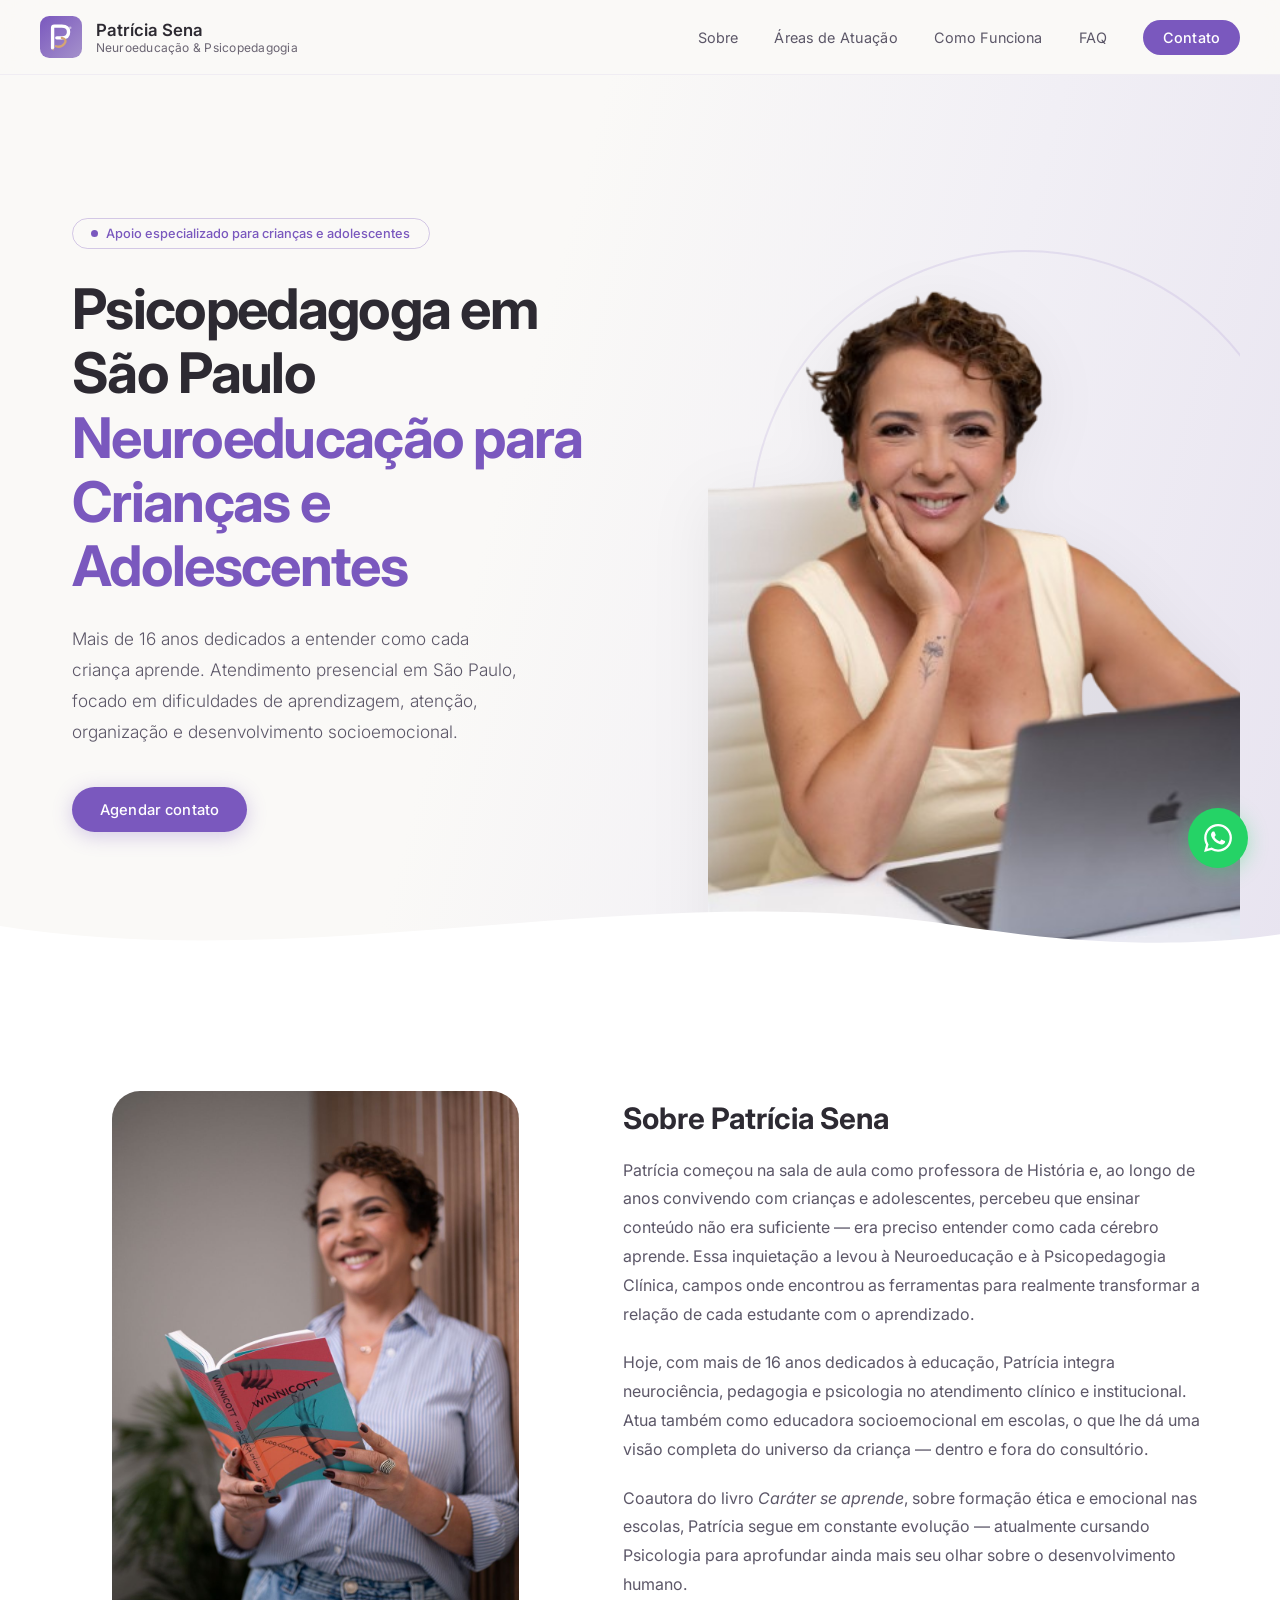
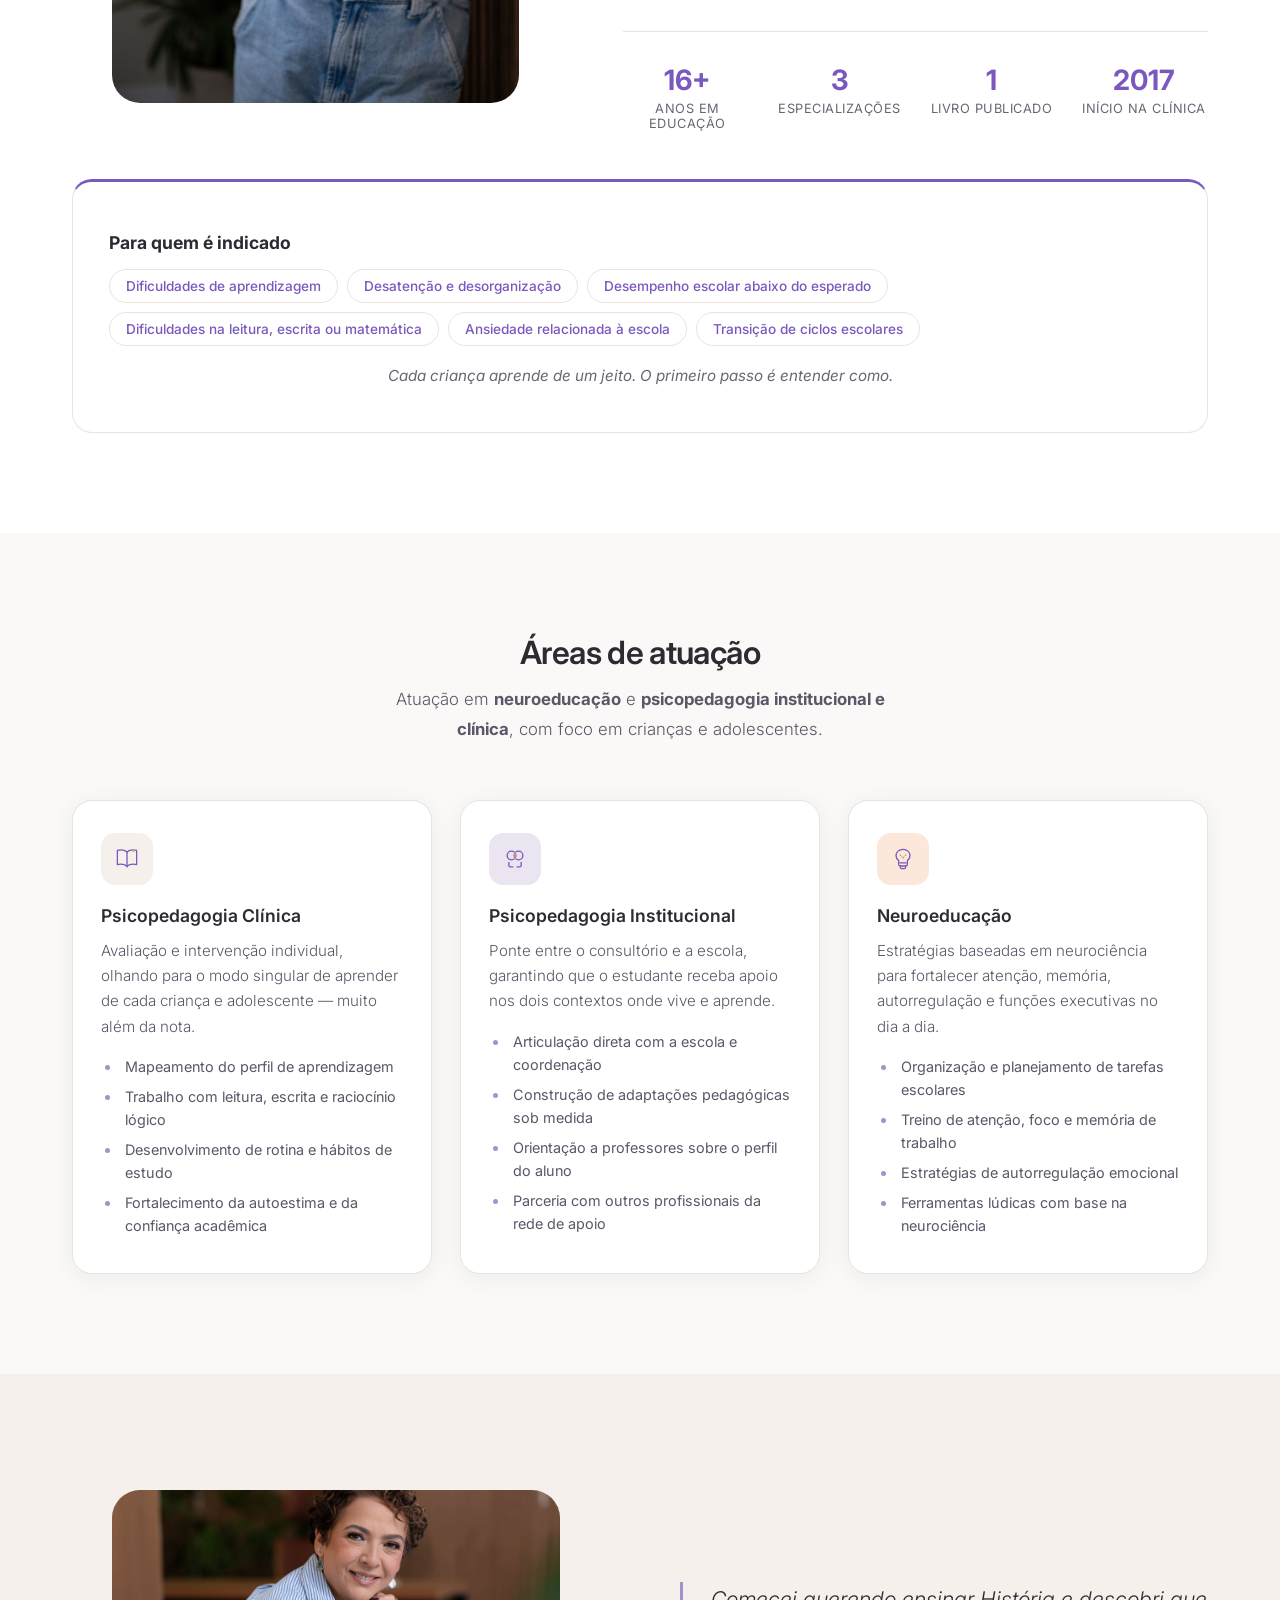
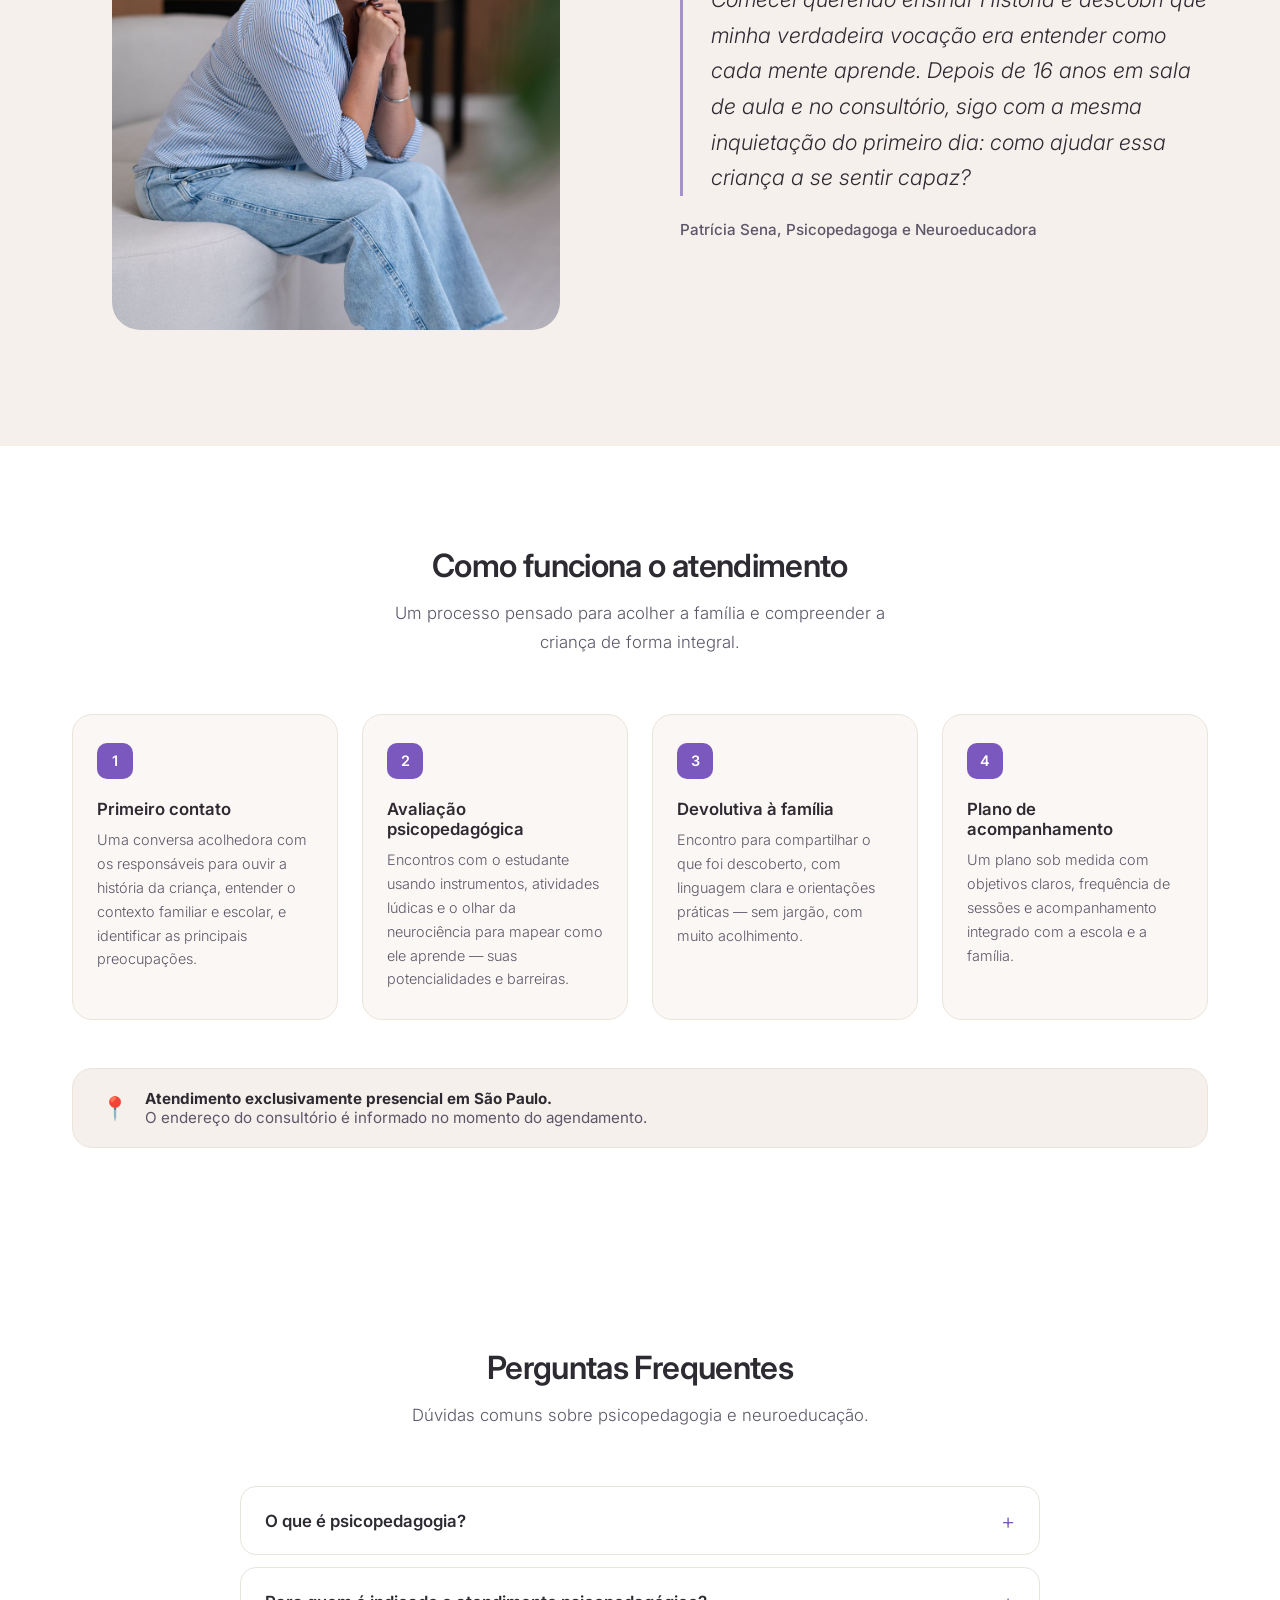
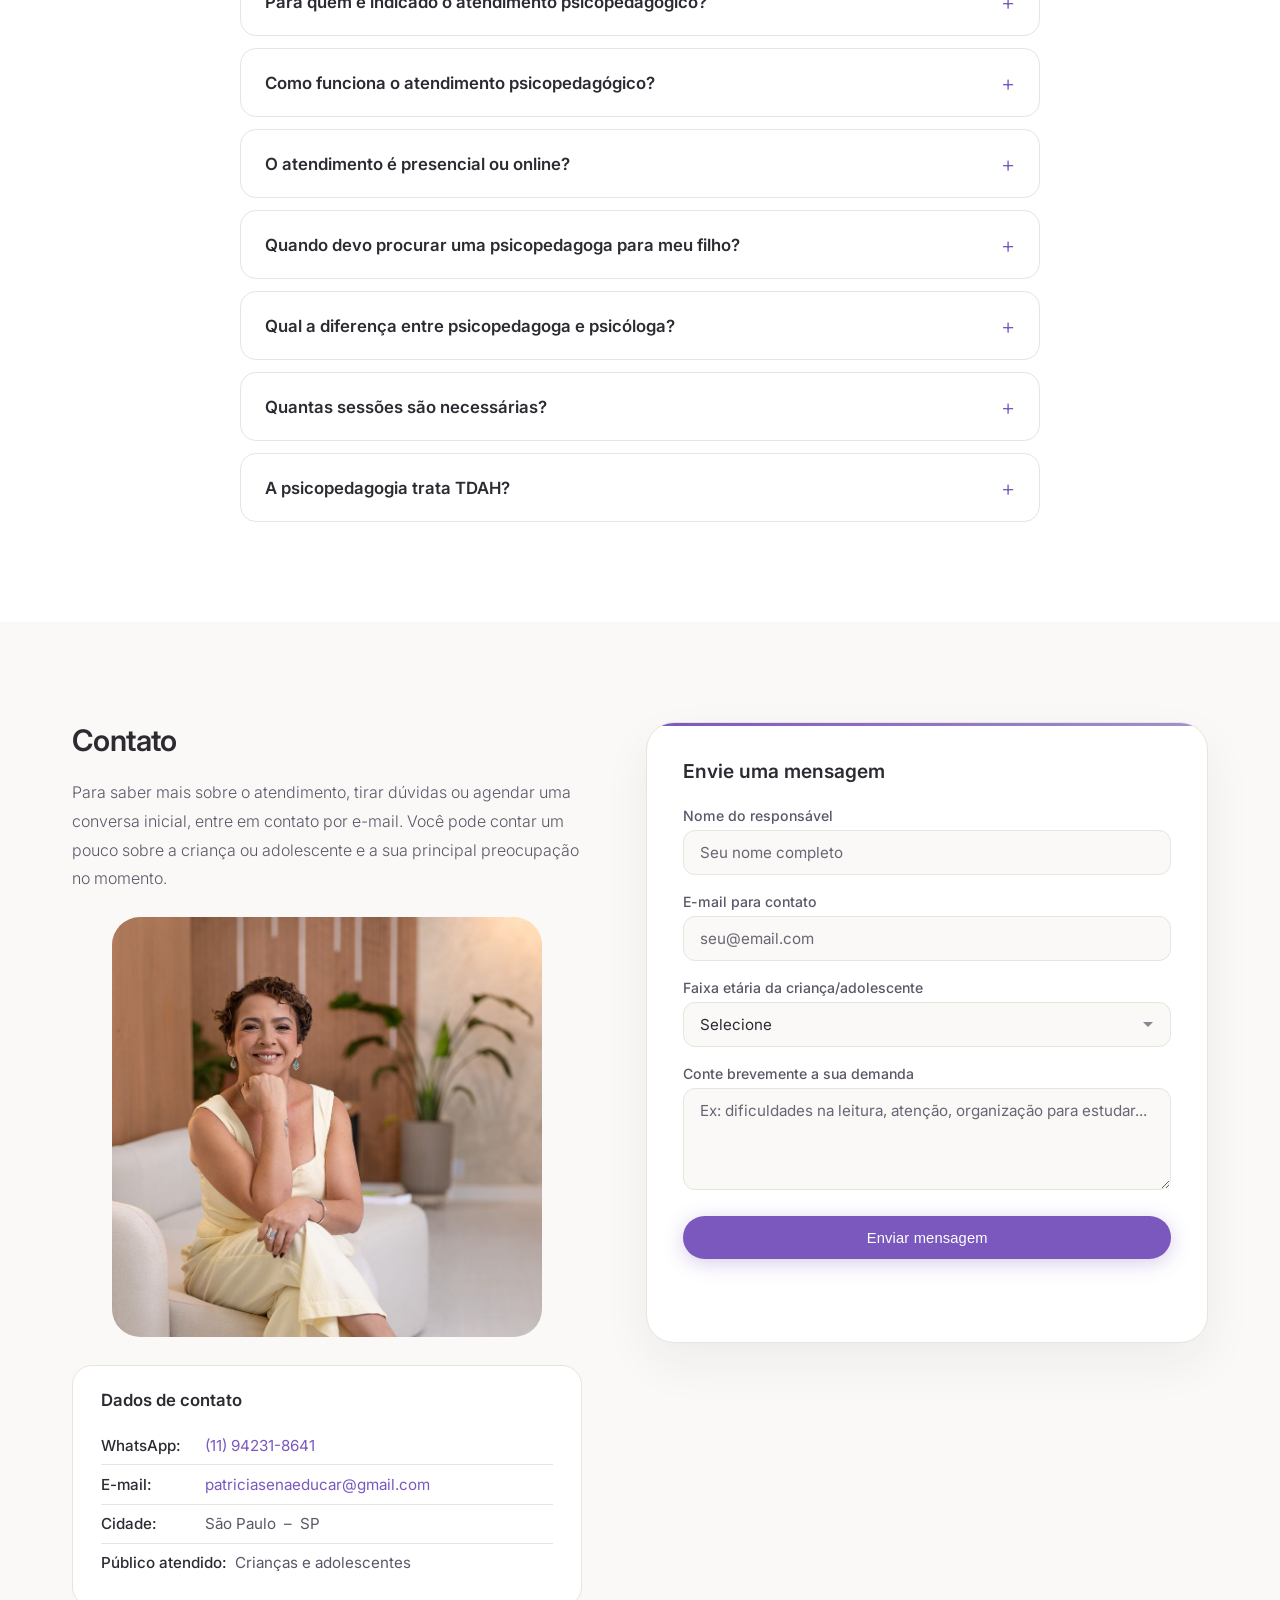
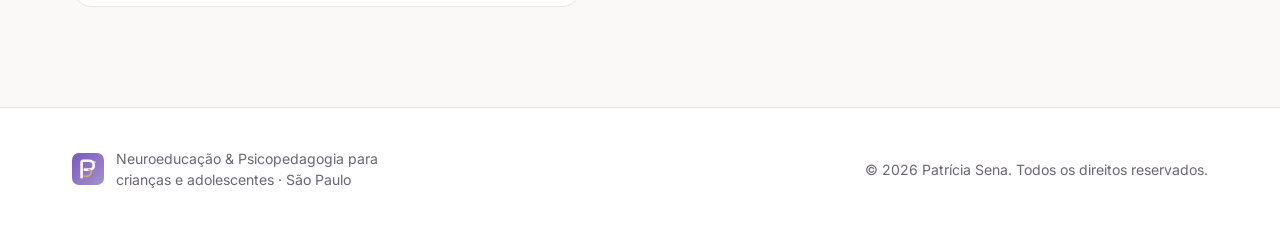
==== commit 9962e069: "feat(content): SEO improvements, FAQ, WhatsApp float, real bio, SVG icons and content refinement - A" ====
--- a/index.html
+++ b/index.html
@@ -7,13 +7,14 @@
   <!-- SEO Basico -->
   <title>Psicopedagoga em São Paulo | Patrícia Sena - Neuroeducação e Psicopedagogia</title>
   <meta name="description" content="Psicopedagoga em São Paulo especializada em neuroeducação para crianças e adolescentes. Atendimento de dificuldades de aprendizagem, TDAH, dislexia, desatenção e desenvolvimento socioemocional. Agende uma consulta!">
-  <meta name="keywords" content="psicopedagoga São Paulo, neuroeducação, psicopedagogia clínica, dificuldades de aprendizagem, TDAH, dislexia, psicopedagoga infantil, avaliação psicopedagógica, reforço escolar SP, tratamento dislexia, psicopedagoga SP zona sul, atendimento psicopedagógico">
+  <meta name="keywords" content="psicopedagoga São Paulo, neuroeducação, psicopedagogia clínica, dificuldades de aprendizagem, TDAH, dislexia, psicopedagoga infantil, avaliação psicopedagógica, reforço escolar SP, tratamento dislexia, psicopedagoga SP zona sul, atendimento psicopedagógico, psicopedagoga zona leste, psicopedagoga Itaquera">
   <meta name="author" content="Patrícia Sena">
   <meta name="robots" content="index, follow, max-image-preview:large, max-snippet:-1, max-video-preview:-1">
   <meta name="googlebot" content="index, follow">
 
   <!-- Canonical URL -->
   <link rel="canonical" href="https://patriciasenapsi.com.br/">
+  <link rel="alternate" hreflang="pt-BR" href="https://patriciasenapsi.com.br/">
 
   <!-- Idioma e regiao -->
   <meta name="language" content="pt-BR">
@@ -52,12 +53,10 @@
   <link rel="preconnect" href="https://fonts.gstatic.com" crossorigin>
   <link rel="dns-prefetch" href="https://wa.me">
 
-  <!-- Preload recursos criticos -->
-  <link rel="preload" href="https://fonts.googleapis.com/css2?family=Inter:wght@300;400;500;600;700&display=swap" as="style">
-
   <!-- CSS -->
   <link rel="stylesheet" href="style.css" />
-  <link href="https://fonts.googleapis.com/css2?family=Inter:wght@300;400;500;600;700&display=swap" rel="stylesheet">
+  <link rel="preload" href="https://fonts.googleapis.com/css2?family=Inter:wght@300;400;500;600;700&display=swap" as="style" onload="this.onload=null;this.rel='stylesheet'">
+  <noscript><link rel="stylesheet" href="https://fonts.googleapis.com/css2?family=Inter:wght@300;400;500;600;700&display=swap"></noscript>
 
   <!-- Schema.org JSON-LD (Dados Estruturados) -->
   <script type="application/ld+json">
@@ -68,7 +67,7 @@
         "@type": ["LocalBusiness", "ProfessionalService"],
         "@id": "https://patriciasenapsi.com.br/#business",
         "name": "Patrícia Sena - Psicopedagoga",
-        "description": "Atendimento em neuroeducação e psicopedagogia para crianças e adolescentes em São Paulo. Especialista em dificuldades de aprendizagem, TDAH, dislexia e desenvolvimento socioemocional.",
+        "description": "Atendimento em neuroeducação e psicopedagogia para crianças e adolescentes em São Paulo, região de Itaquera - Zona Leste. Especialista em dificuldades de aprendizagem, TDAH, dislexia e desenvolvimento socioemocional.",
         "url": "https://patriciasenapsi.com.br",
         "telephone": "+55-11-94231-8641",
         "email": "patriciasenaeducar@gmail.com",
@@ -82,30 +81,72 @@
         },
         "geo": {
           "@type": "GeoCoordinates",
-          "latitude": "-23.5505",
-          "longitude": "-46.6333"
+          "latitude": "-23.5396",
+          "longitude": "-46.4539"
         },
-        "areaServed": {
-          "@type": "City",
-          "name": "São Paulo"
-        },
+        "areaServed": [
+          {
+            "@type": "City",
+            "name": "São Paulo"
+          },
+          {
+            "@type": "AdministrativeArea",
+            "name": "Zona Leste de São Paulo"
+          }
+        ],
         "openingHoursSpecification": {
           "@type": "OpeningHoursSpecification",
           "dayOfWeek": ["Monday", "Tuesday", "Wednesday", "Thursday", "Friday"],
           "opens": "08:00",
           "closes": "18:00"
-        },
+        }
       },
       {
         "@type": "Person",
         "@id": "https://patriciasenapsi.com.br/#person",
         "name": "Patrícia Sena",
         "jobTitle": "Psicopedagoga e Neuroeducadora",
-        "description": "Especialista em neuroeducação e psicopedagogia clínica e institucional para crianças e adolescentes",
+        "description": "Psicopedagoga e neuroeducadora com mais de 16 anos dedicados à educação de crianças e adolescentes. Formada em História, pós-graduada em Neuroeducação e Psicopedagogia Clínica, com atuação clínica e institucional desde 2017. Coautora do livro Caráter se aprende. Atualmente cursando Psicologia para aprofundar sua compreensão do desenvolvimento humano.",
         "url": "https://patriciasenapsi.com.br",
         "worksFor": {
           "@id": "https://patriciasenapsi.com.br/#business"
-        }
+        },
+        "knowsAbout": ["Psicopedagogia", "Neuroeducação", "Dificuldades de Aprendizagem", "TDAH", "Dislexia", "Funções Executivas", "Educação Socioemocional", "Neurociência Aplicada à Educação"],
+        "alumniOf": [
+          {
+            "@type": "CollegeOrUniversity",
+            "name": "Universidade Camilo Castelo Branco"
+          },
+          {
+            "@type": "CollegeOrUniversity",
+            "name": "Instituto de Neuroeducação - FACON"
+          },
+          {
+            "@type": "CollegeOrUniversity",
+            "name": "Faculdade da Aldeia de Carapicuíba - FALC"
+          },
+          {
+            "@type": "CollegeOrUniversity",
+            "name": "Universidade Cruzeiro do Sul"
+          }
+        ],
+        "hasCredential": [
+          {
+            "@type": "EducationalOccupationalCredential",
+            "credentialCategory": "Licenciatura",
+            "name": "Licenciatura em História"
+          },
+          {
+            "@type": "EducationalOccupationalCredential",
+            "credentialCategory": "Pós-graduação",
+            "name": "Neuroeducação"
+          },
+          {
+            "@type": "EducationalOccupationalCredential",
+            "credentialCategory": "Pós-graduação",
+            "name": "Psicopedagogia Clínica"
+          }
+        ]
       },
       {
         "@type": "Service",
@@ -115,7 +156,7 @@
         "provider": {
           "@id": "https://patriciasenapsi.com.br/#business"
         },
-        "areaServed": "São Paulo, SP",
+        "areaServed": "São Paulo, SP - Zona Leste",
         "serviceType": "Psicopedagogia"
       },
       {
@@ -126,7 +167,7 @@
         "provider": {
           "@id": "https://patriciasenapsi.com.br/#business"
         },
-        "areaServed": "São Paulo, SP",
+        "areaServed": "São Paulo, SP - Zona Leste",
         "serviceType": "Psicopedagogia"
       },
       {
@@ -137,7 +178,7 @@
         "provider": {
           "@id": "https://patriciasenapsi.com.br/#business"
         },
-        "areaServed": "São Paulo, SP",
+        "areaServed": "São Paulo, SP - Zona Leste",
         "serviceType": "Neuroeducação"
       },
       {
@@ -185,6 +226,38 @@
             "acceptedAnswer": {
               "@type": "Answer",
               "text": "O atendimento é exclusivamente presencial em São Paulo. O endereço do consultório é informado no momento do agendamento."
+            }
+          },
+          {
+            "@type": "Question",
+            "name": "Quando devo procurar uma psicopedagoga para meu filho?",
+            "acceptedAnswer": {
+              "@type": "Answer",
+              "text": "É recomendado buscar uma psicopedagoga quando a criança ou adolescente apresenta dificuldades persistentes na aprendizagem, desatenção, desorganização, resistência aos estudos, notas abaixo do esperado ou quando a escola sinaliza a necessidade de um acompanhamento especializado."
+            }
+          },
+          {
+            "@type": "Question",
+            "name": "Qual a diferença entre psicopedagoga e psicóloga?",
+            "acceptedAnswer": {
+              "@type": "Answer",
+              "text": "A psicóloga trabalha com aspectos emocionais e comportamentais, enquanto a psicopedagoga é especializada nos processos de aprendizagem. A psicopedagoga avalia como a criança aprende, identifica dificuldades específicas e cria estratégias para potencializar o desenvolvimento cognitivo e acadêmico. Muitas vezes, o trabalho conjunto das duas profissionais traz os melhores resultados."
+            }
+          },
+          {
+            "@type": "Question",
+            "name": "Quantas sessões são necessárias?",
+            "acceptedAnswer": {
+              "@type": "Answer",
+              "text": "A frequência e duração do acompanhamento variam conforme a necessidade de cada criança. Geralmente, as sessões são semanais, e o plano de intervenção é reavaliado periodicamente junto à família. Alguns casos demandam poucos meses, outros um acompanhamento mais prolongado."
+            }
+          },
+          {
+            "@type": "Question",
+            "name": "A psicopedagogia trata TDAH?",
+            "acceptedAnswer": {
+              "@type": "Answer",
+              "text": "A psicopedagogia não trata o TDAH diretamente, pois o diagnóstico e tratamento são feitos por médicos (neurologista ou psiquiatra). No entanto, a psicopedagoga é fundamental no suporte à criança com TDAH, desenvolvendo estratégias de organização, atenção, rotina de estudos e funções executivas que fazem grande diferença no dia a dia escolar."
             }
           }
         ]
@@ -231,6 +304,7 @@
           <li><a href="#sobre">Sobre</a></li>
           <li><a href="#atuacao">Áreas de Atuação</a></li>
           <li><a href="#como-funciona">Como Funciona</a></li>
+          <li><a href="#faq">FAQ</a></li>
           <li><a href="#contato" class="nav-cta">Contato</a></li>
         </ul>
       </nav>
@@ -244,12 +318,13 @@
         <div class="hero-content">
           <span class="hero-pill">Apoio especializado para crianças e adolescentes</span>
           <h1 id="hero-titulo">
-            Neuroeducação e psicopedagogia<br>
-            <span class="hero-highlight">para aprender e se desenvolver com leveza.</span>
+            Psicopedagoga em São Paulo <br>
+            <span class="hero-highlight">Neuroeducação para Crianças e Adolescentes</span>
           </h1>
           <p class="hero-subtitle">
+            Mais de 16 anos dedicados a entender como cada criança aprende.
             Atendimento presencial em São Paulo, focado em dificuldades de aprendizagem,
-            atenção, organização e desenvolvimento socioemocional de crianças e adolescentes.
+            atenção, organização e desenvolvimento socioemocional.
           </p>
           <div class="hero-actions">
             <a href="#contato" class="btn btn-primary">Agendar contato</a>
@@ -281,50 +356,64 @@
     </section>
 
     <!-- SOBRE -->
-    <section id="sobre" class="section section-alt section-with-image">
-      <div class="container section-image-grid">
-        <figure class="section-image">
-          <img
-            src="fotos/patricia-sena-livro-winnicott.jpeg"
-            alt="Patrícia Sena segurando livro de Winnicott, demonstrando seu embasamento teórico em psicopedagogia"
-            title="Patrícia Sena - Fundamentação teórica e prática"
-            loading="lazy"
-            width="500"
-            height="440"
-            decoding="async"
-          >
-        </figure>
-        <div class="section-text">
-          <h2>Sobre o trabalho</h2>
-          <p>
-            O trabalho em neuroeducação e psicopedagogia integra conhecimentos da
-            psicologia, pedagogia e neurociência para compreender como cada criança
-            e adolescente aprende, sente e se organiza no mundo.
-          </p>
-          <p>
-            A partir de uma escuta cuidadosa da família, da história escolar e do
-            contexto de vida, são pensadas estratégias personalizadas para apoiar
-            o desenvolvimento cognitivo, emocional e social.
-          </p>
-          <p>
-            O objetivo é ir além do "fazer lição", criando condições para que o
-            estudante se sinta capaz, confiante e protagonista do próprio processo
-            de aprendizagem.
-          </p>
-
-          <div class="section-card">
-            <div class="section-card-header">
-              <h3>Para quem é indicado</h3>
+    <section id="sobre" class="section section-alt">
+      <div class="container">
+        <div class="about-grid">
+          <figure class="about-image">
+            <img
+              src="fotos/patricia-sena-livro-winnicott.jpeg"
+              alt="Patrícia Sena segurando livro de Winnicott, demonstrando seu embasamento teórico em psicopedagogia"
+              title="Patrícia Sena - Fundamentação teórica e prática"
+              loading="lazy"
+              width="500"
+              height="500"
+              decoding="async"
+            >
+          </figure>
+          <div class="about-text">
+            <h2>Sobre Patrícia Sena</h2>
+            <p>
+              Patrícia começou na sala de aula como professora de História e, ao longo de anos convivendo com crianças e adolescentes, percebeu que ensinar conteúdo não era suficiente — era preciso entender como cada cérebro aprende. Essa inquietação a levou à Neuroeducação e à Psicopedagogia Clínica, campos onde encontrou as ferramentas para realmente transformar a relação de cada estudante com o aprendizado.
+            </p>
+            <p>
+              Hoje, com mais de 16 anos dedicados à educação, Patrícia integra neurociência, pedagogia e psicologia no atendimento clínico e institucional. Atua também como educadora socioemocional em escolas, o que lhe dá uma visão completa do universo da criança — dentro e fora do consultório.
+            </p>
+            <p>
+              Coautora do livro <em>Caráter se aprende</em>, sobre formação ética e emocional nas escolas, Patrícia segue em constante evolução — atualmente cursando Psicologia para aprofundar ainda mais seu olhar sobre o desenvolvimento humano.
+            </p>
+
+            <div class="credentials-strip">
+              <div class="credential">
+                <span class="credential-number">16+</span>
+                <span class="credential-label">anos em educação</span>
+              </div>
+              <div class="credential">
+                <span class="credential-number">3</span>
+                <span class="credential-label">especializações</span>
+              </div>
+              <div class="credential">
+                <span class="credential-number">1</span>
+                <span class="credential-label">livro publicado</span>
+              </div>
+              <div class="credential">
+                <span class="credential-number">2017</span>
+                <span class="credential-label">início na clínica</span>
+              </div>
             </div>
-            <ul class="chip-list">
-              <li>Dificuldades de aprendizagem</li>
-              <li>Desatenção e desorganização</li>
-              <li>Desempenho escolar abaixo do esperado</li>
-              <li>Dificuldades na leitura, escrita ou matemática</li>
-              <li>Ansiedade relacionada à escola</li>
-              <li>Transição de ciclos escolares</li>
-            </ul>
           </div>
+        </div>
+
+        <div class="about-card">
+          <h3>Para quem é indicado</h3>
+          <ul class="chip-list">
+            <li>Dificuldades de aprendizagem</li>
+            <li>Desatenção e desorganização</li>
+            <li>Desempenho escolar abaixo do esperado</li>
+            <li>Dificuldades na leitura, escrita ou matemática</li>
+            <li>Ansiedade relacionada à escola</li>
+            <li>Transição de ciclos escolares</li>
+          </ul>
+          <p class="about-card-note">Cada criança aprende de um jeito. O primeiro passo é entender como.</p>
         </div>
       </div>
     </section>
@@ -343,47 +432,72 @@
 
         <div class="cards-grid">
           <article class="card">
-            <div class="card-icon">📚</div>
+            <div class="card-icon">
+              <svg viewBox="0 0 32 32" fill="none" xmlns="http://www.w3.org/2000/svg" width="28" height="28">
+                <path d="M16 8v17" stroke="#7a58be" stroke-width="1.5" stroke-linecap="round"/>
+                <path d="M16 8c-1.5-1.5-4-2.5-7-2.5-1.5 0-2.8.2-4 .6v16.4c1.2-.4 2.5-.6 4-.6 3 0 5.5 1 7 2.5" stroke="#7a58be" stroke-width="1.5" stroke-linecap="round" stroke-linejoin="round"/>
+                <path d="M16 8c1.5-1.5 4-2.5 7-2.5 1.5 0 2.8.2 4 .6v16.4c-1.2-.4-2.5-.6-4-.6-3 0-5.5 1-7 2.5" stroke="#7a58be" stroke-width="1.5" stroke-linecap="round" stroke-linejoin="round"/>
+                <path d="M23.5 4.5l.5 1.5 1.5.5-1.5.5-.5 1.5-.5-1.5L21 7l1.5-.5z" fill="#d4a574" stroke="#d4a574" stroke-width="0.3" stroke-linejoin="round"/>
+              </svg>
+            </div>
             <h3>Psicopedagogia Clínica</h3>
             <p>
-              Avaliação e intervenção individual com crianças e adolescentes,
-              considerando o modo singular de aprender de cada um.
+              Avaliação e intervenção individual, olhando para o modo singular
+              de aprender de cada criança e adolescente — muito além da nota.
             </p>
             <ul class="card-list">
               <li>Mapeamento do perfil de aprendizagem</li>
               <li>Trabalho com leitura, escrita e raciocínio lógico</li>
               <li>Desenvolvimento de rotina e hábitos de estudo</li>
-              <li>Fortalecimento da autoestima acadêmica</li>
+              <li>Fortalecimento da autoestima e da confiança acadêmica</li>
             </ul>
           </article>
 
           <article class="card">
-            <div class="card-icon">🏫</div>
+            <div class="card-icon">
+              <svg viewBox="0 0 32 32" fill="none" xmlns="http://www.w3.org/2000/svg" width="28" height="28">
+                <circle cx="12" cy="12" r="5" stroke="#7a58be" stroke-width="1.5"/>
+                <circle cx="20" cy="12" r="5" stroke="#7a58be" stroke-width="1.5"/>
+                <path d="M16 8.5v7" stroke="#d4a574" stroke-width="1.5" stroke-linecap="round"/>
+                <path d="M9 20v3.5c0 1 .8 1.5 1.5 1.5h3" stroke="#7a58be" stroke-width="1.5" stroke-linecap="round" stroke-linejoin="round"/>
+                <path d="M23 20v3.5c0 1-.8 1.5-1.5 1.5h-3" stroke="#7a58be" stroke-width="1.5" stroke-linecap="round" stroke-linejoin="round"/>
+              </svg>
+            </div>
             <h3>Psicopedagogia Institucional</h3>
             <p>
-              Articulação com escolas e instituições para acompanhar o estudante
-              em seu contexto de aprendizagem.
+              Ponte entre o consultório e a escola, garantindo que o estudante
+              receba apoio nos dois contextos onde vive e aprende.
             </p>
             <ul class="card-list">
-              <li>Contato com a escola quando necessário</li>
-              <li>Apoio na construção de adaptações pedagógicas</li>
-              <li>Orientações a professores e coordenação</li>
-              <li>Parceria com outros profissionais da rede</li>
+              <li>Articulação direta com a escola e coordenação</li>
+              <li>Construção de adaptações pedagógicas sob medida</li>
+              <li>Orientação a professores sobre o perfil do aluno</li>
+              <li>Parceria com outros profissionais da rede de apoio</li>
             </ul>
           </article>
 
           <article class="card">
-            <div class="card-icon">🧠</div>
+            <div class="card-icon">
+              <svg viewBox="0 0 32 32" fill="none" xmlns="http://www.w3.org/2000/svg" width="28" height="28">
+                <path d="M16 5c-4.5 0-8 3-8 7 0 2.5 1.2 4.5 3 5.8V22a2 2 0 002 2h6a2 2 0 002-2v-4.2c1.8-1.3 3-3.3 3-5.8 0-4-3.5-7-8-7z" stroke="#7a58be" stroke-width="1.5" stroke-linecap="round" stroke-linejoin="round"/>
+                <path d="M13 24v1.5a1.5 1.5 0 001.5 1.5h3a1.5 1.5 0 001.5-1.5V24" stroke="#7a58be" stroke-width="1.5" stroke-linecap="round" stroke-linejoin="round"/>
+                <circle cx="13" cy="11.5" r="1" fill="#d4a574"/>
+                <circle cx="19" cy="11.5" r="1" fill="#d4a574"/>
+                <circle cx="16" cy="14.5" r="1" fill="#d4a574"/>
+                <path d="M13 11.5l3 3m3-3l-3 3" stroke="#d4a574" stroke-width="0.8" stroke-linecap="round"/>
+                <line x1="12.5" y1="20.5" x2="19.5" y2="20.5" stroke="#7a58be" stroke-width="1.5" stroke-linecap="round"/>
+              </svg>
+            </div>
             <h3>Neuroeducação</h3>
             <p>
-              Estratégias baseadas em neurociência para apoiar atenção,
-              memória, autorregulação e funções executivas.
+              Estratégias baseadas em neurociência para fortalecer atenção,
+              memória, autorregulação e funções executivas no dia a dia.
             </p>
             <ul class="card-list">
-              <li>Organização e planejamento de tarefas</li>
-              <li>Treino de atenção e foco</li>
+              <li>Organização e planejamento de tarefas escolares</li>
+              <li>Treino de atenção, foco e memória de trabalho</li>
               <li>Estratégias de autorregulação emocional</li>
-              <li>Ferramentas lúdicas e significativas</li>
+              <li>Ferramentas lúdicas com base na neurociência</li>
             </ul>
           </article>
         </div>
@@ -406,9 +520,10 @@
         </figure>
         <div class="quote-content">
           <blockquote>
-            Cada criança tem um jeito único de aprender. Meu trabalho é criar
-            condições para que ela se descubra capaz, encontre confiança no
-            próprio caminho e construa uma relação positiva com o aprender.
+            Comecei querendo ensinar História e descobri que minha verdadeira
+            vocação era entender como cada mente aprende. Depois de 16 anos
+            em sala de aula e no consultório, sigo com a mesma inquietação
+            do primeiro dia: como ajudar essa criança a se sentir capaz?
           </blockquote>
           <cite>Patrícia Sena, Psicopedagoga e Neuroeducadora</cite>
         </div>
@@ -420,7 +535,7 @@
       <div class="container">
         <header class="section-header">
           <h2>Como funciona o atendimento</h2>
-          <p>Passos claros para acolher a família e construir um plano de cuidado.</p>
+          <p>Um processo pensado para acolher a família e compreender a criança de forma integral.</p>
         </header>
 
         <div class="steps-grid">
@@ -428,33 +543,34 @@
             <div class="step-number">1</div>
             <h3>Primeiro contato</h3>
             <p>
-              Conversa inicial com os responsáveis para compreender a demanda,
-              histórico escolar e principais preocupações em relação à criança
-              ou adolescente.
+              Uma conversa acolhedora com os responsáveis para ouvir a história
+              da criança, entender o contexto familiar e escolar, e identificar
+              as principais preocupações.
             </p>
           </div>
           <div class="step">
             <div class="step-number">2</div>
             <h3>Avaliação psicopedagógica</h3>
             <p>
-              Encontros com o estudante, uso de instrumentos e atividades
-              lúdicas para mapear competências, dificuldades e potencialidades.
+              Encontros com o estudante usando instrumentos, atividades lúdicas
+              e o olhar da neurociência para mapear como ele aprende — suas
+              potencialidades e barreiras.
             </p>
           </div>
           <div class="step">
             <div class="step-number">3</div>
             <h3>Devolutiva à família</h3>
             <p>
-              Encontro para apresentação do olhar psicopedagógico e
-              neuroeducativo, com orientações e propostas de intervenção.
+              Encontro para compartilhar o que foi descoberto, com linguagem
+              clara e orientações práticas — sem jargão, com muito acolhimento.
             </p>
           </div>
           <div class="step">
             <div class="step-number">4</div>
             <h3>Plano de acompanhamento</h3>
             <p>
-              Construção de um plano individualizado com frequência dos encontros,
-              objetivos e formas de acompanhamento da escola e da família.
+              Um plano sob medida com objetivos claros, frequência de sessões
+              e acompanhamento integrado com a escola e a família.
             </p>
           </div>
         </div>
@@ -464,6 +580,50 @@
             <strong>Atendimento exclusivamente presencial em São Paulo.</strong><br>
             O endereço do consultório é informado no momento do agendamento.
           </p>
+        </div>
+      </div>
+    </section>
+
+    <!-- FAQ -->
+    <section id="faq" class="section section-alt">
+      <div class="container">
+        <header class="section-header">
+          <h2>Perguntas Frequentes</h2>
+          <p>Dúvidas comuns sobre psicopedagogia e neuroeducação.</p>
+        </header>
+        <div class="faq-list">
+          <details class="faq-item">
+            <summary class="faq-question">O que é psicopedagogia?</summary>
+            <div class="faq-answer"><p>A psicopedagogia integra conhecimentos da psicologia, pedagogia e neurociência para compreender como cada criança e adolescente aprende. O objetivo é criar estratégias personalizadas para apoiar o desenvolvimento cognitivo, emocional e social.</p></div>
+          </details>
+          <details class="faq-item">
+            <summary class="faq-question">Para quem é indicado o atendimento psicopedagógico?</summary>
+            <div class="faq-answer"><p>O atendimento é indicado para crianças e adolescentes com dificuldades de aprendizagem, desatenção e desorganização, desempenho escolar abaixo do esperado, dificuldades na leitura, escrita ou matemática, ansiedade relacionada à escola e transição de ciclos escolares.</p></div>
+          </details>
+          <details class="faq-item">
+            <summary class="faq-question">Como funciona o atendimento psicopedagógico?</summary>
+            <div class="faq-answer"><p>O atendimento começa com uma conversa inicial com os responsáveis, seguida de avaliação psicopedagógica com o estudante, devolutiva à família com orientações e propostas de intervenção, e construção de um plano de acompanhamento individualizado.</p></div>
+          </details>
+          <details class="faq-item">
+            <summary class="faq-question">O atendimento é presencial ou online?</summary>
+            <div class="faq-answer"><p>O atendimento é exclusivamente presencial em São Paulo. O endereço do consultório é informado no momento do agendamento.</p></div>
+          </details>
+          <details class="faq-item">
+            <summary class="faq-question">Quando devo procurar uma psicopedagoga para meu filho?</summary>
+            <div class="faq-answer"><p>É recomendado buscar uma psicopedagoga quando a criança ou adolescente apresenta dificuldades persistentes na aprendizagem, desatenção, desorganização, resistência aos estudos, notas abaixo do esperado ou quando a escola sinaliza a necessidade de um acompanhamento especializado.</p></div>
+          </details>
+          <details class="faq-item">
+            <summary class="faq-question">Qual a diferença entre psicopedagoga e psicóloga?</summary>
+            <div class="faq-answer"><p>A psicóloga trabalha com aspectos emocionais e comportamentais, enquanto a psicopedagoga é especializada nos processos de aprendizagem. A psicopedagoga avalia como a criança aprende, identifica dificuldades específicas e cria estratégias para potencializar o desenvolvimento cognitivo e acadêmico. Muitas vezes, o trabalho conjunto das duas profissionais traz os melhores resultados.</p></div>
+          </details>
+          <details class="faq-item">
+            <summary class="faq-question">Quantas sessões são necessárias?</summary>
+            <div class="faq-answer"><p>A frequência e duração do acompanhamento variam conforme a necessidade de cada criança. Geralmente, as sessões são semanais, e o plano de intervenção é reavaliado periodicamente junto à família. Alguns casos demandam poucos meses, outros um acompanhamento mais prolongado.</p></div>
+          </details>
+          <details class="faq-item">
+            <summary class="faq-question">A psicopedagogia trata TDAH?</summary>
+            <div class="faq-answer"><p>A psicopedagogia não trata o TDAH diretamente, pois o diagnóstico e tratamento são feitos por médicos (neurologista ou psiquiatra). No entanto, a psicopedagoga é fundamental no suporte à criança com TDAH, desenvolvendo estratégias de organização, atenção, rotina de estudos e funções executivas que fazem grande diferença no dia a dia escolar.</p></div>
+          </details>
         </div>
       </div>
     </section>
@@ -496,7 +656,7 @@
             <ul class="contact-list">
               <li>
                 <span class="contact-label">WhatsApp:</span>
-                <a href="https://wa.me/5511942318641" target="_blank" rel="noopener noreferrer" aria-label="Enviar mensagem no WhatsApp">
+                <a href="https://wa.me/5511942318641?text=Ol%C3%A1%2C%20gostaria%20de%20saber%20mais%20sobre%20o%20atendimento%20psicopedag%C3%B3gico" target="_blank" rel="noopener noreferrer" aria-label="Enviar mensagem no WhatsApp">
                   (11) 94231-8641
                 </a>
               </li>
@@ -631,6 +791,17 @@
     </div>
   </footer>
 
+  <!-- WhatsApp Float -->
+  <a href="https://wa.me/5511942318641?text=Ol%C3%A1%2C%20gostaria%20de%20saber%20mais%20sobre%20o%20atendimento%20psicopedag%C3%B3gico"
+     class="whatsapp-float"
+     target="_blank"
+     rel="noopener noreferrer"
+     aria-label="Enviar mensagem no WhatsApp">
+    <svg viewBox="0 0 24 24" fill="currentColor" width="28" height="28">
+      <path d="M17.472 14.382c-.297-.149-1.758-.867-2.03-.967-.273-.099-.471-.148-.67.15-.197.297-.767.966-.94 1.164-.173.199-.347.223-.644.075-.297-.15-1.255-.463-2.39-1.475-.883-.788-1.48-1.761-1.653-2.059-.173-.297-.018-.458.13-.606.134-.133.298-.347.446-.52.149-.174.198-.298.298-.497.099-.198.05-.371-.025-.52-.075-.149-.669-1.612-.916-2.207-.242-.579-.487-.5-.669-.51-.173-.008-.371-.01-.57-.01-.198 0-.52.074-.792.372-.272.297-1.04 1.016-1.04 2.479 0 1.462 1.065 2.875 1.213 3.074.149.198 2.096 3.2 5.077 4.487.709.306 1.262.489 1.694.625.712.227 1.36.195 1.871.118.571-.085 1.758-.719 2.006-1.413.248-.694.248-1.289.173-1.413-.074-.124-.272-.198-.57-.347m-5.421 7.403h-.004a9.87 9.87 0 01-5.031-1.378l-.361-.214-3.741.982.998-3.648-.235-.374a9.86 9.86 0 01-1.51-5.26c.001-5.45 4.436-9.884 9.888-9.884 2.64 0 5.122 1.03 6.988 2.898a9.825 9.825 0 012.893 6.994c-.003 5.45-4.437 9.884-9.885 9.884m8.413-18.297A11.815 11.815 0 0012.05 0C5.495 0 .16 5.335.157 11.892c0 2.096.547 4.142 1.588 5.945L.057 24l6.305-1.654a11.882 11.882 0 005.683 1.448h.005c6.554 0 11.89-5.335 11.893-11.893a11.821 11.821 0 00-3.48-8.413z"/>
+    </svg>
+  </a>
+
   <script>
     // Atualiza ano automaticamente
     document.getElementById('year').textContent = new Date().getFullYear();
--- a/style.css
+++ b/style.css
@@ -489,42 +489,98 @@
   font-weight: 300;
 }
 
-/* SECAO COM IMAGEM */
-.section-with-image {
-  overflow: hidden;
-}
-
-.section-image-grid {
+/* SECAO SOBRE */
+.about-grid {
   display: grid;
-  grid-template-columns: 1fr 1.15fr;
-  gap: 5rem;
-  align-items: center;
-}
-
-.section-image {
+  grid-template-columns: 1fr 1.2fr;
+  gap: 4rem;
+  align-items: start;
+  margin-bottom: 3rem;
+}
+
+.about-image {
   border-radius: var(--radius-xl);
   overflow: hidden;
-  position: relative;
-}
-
-.section-image img {
+}
+
+.about-image img {
   width: 100%;
-  height: 440px;
+  height: 100%;
+  min-height: 320px;
   object-fit: cover;
   display: block;
   transition: transform 0.6s ease;
 }
 
-.section-image:hover img {
+.about-image:hover img {
   transform: scale(1.02);
 }
 
-.section-image::after {
-  content: "";
-  position: absolute;
-  inset: 0;
-  background: linear-gradient(135deg, rgba(122, 88, 190, 0.04) 0%, transparent 50%);
-  pointer-events: none;
+.about-text h2 {
+  font-size: 1.85rem;
+  font-weight: 700;
+  margin-bottom: 1.25rem;
+  color: var(--text);
+}
+
+.about-text p {
+  color: var(--text-soft);
+  line-height: 1.8;
+  margin-bottom: 1.25rem;
+}
+
+/* CREDENTIALS STRIP */
+.credentials-strip {
+  display: grid;
+  grid-template-columns: repeat(4, 1fr);
+  gap: 1.5rem;
+  margin-top: 2rem;
+  padding-top: 2rem;
+  border-top: 1px solid var(--border-subtle);
+}
+
+.credential {
+  text-align: center;
+}
+
+.credential-number {
+  display: block;
+  font-size: 1.75rem;
+  font-weight: 700;
+  color: var(--primary);
+  line-height: 1.2;
+}
+
+.credential-label {
+  display: block;
+  font-size: 0.8rem;
+  color: var(--text-muted);
+  margin-top: 0.25rem;
+  text-transform: uppercase;
+  letter-spacing: 0.5px;
+}
+
+.about-card-note {
+  text-align: center;
+  font-style: italic;
+  color: var(--text-muted);
+  margin-top: 1.25rem;
+  font-size: 0.95rem;
+}
+
+.about-card {
+  background: var(--bg-alt);
+  border: 1px solid var(--border-subtle);
+  border-radius: 20px;
+  padding: 2rem 2.25rem;
+  border-top: 3px solid var(--primary);
+}
+
+.about-card h3 {
+  font-size: 1.1rem;
+  font-weight: 700;
+  margin-bottom: 1rem;
+  color: var(--text);
 }
 
 /* GRID 2 COLUNAS */
@@ -652,8 +708,12 @@
   display: flex;
   align-items: center;
   justify-content: center;
-  font-size: 1.4rem;
   margin-bottom: 1.25rem;
+  flex-shrink: 0;
+}
+
+.card-icon svg {
+  display: block;
 }
 
 .card:nth-child(1) .card-icon {
@@ -1122,14 +1182,19 @@
     height: 60px;
   }
 
-  .section-image-grid {
+  .about-grid {
     grid-template-columns: 1fr;
-    gap: 2.5rem;
-  }
-
-  .section-image {
+    gap: 2rem;
+  }
+
+  .about-image {
     max-width: 520px;
     margin: 0 auto;
+  }
+
+  .credentials-strip {
+    grid-template-columns: repeat(2, 1fr);
+    gap: 1.25rem;
   }
 
   .quote-grid {
@@ -1279,8 +1344,164 @@
     font-size: 1.15rem;
   }
 
-  .section-image img,
+  .about-image img,
   .quote-image img {
     height: 320px;
   }
 }
+
+/* --------- FAQ --------- */
+.faq-list {
+  max-width: 800px;
+  margin: 0 auto;
+  display: flex;
+  flex-direction: column;
+  gap: 0.75rem;
+}
+
+.faq-item {
+  background: var(--bg-alt);
+  border: 1px solid var(--border-subtle);
+  border-radius: 16px;
+  overflow: hidden;
+  transition: border-color 0.3s ease;
+}
+
+.faq-item[open] {
+  border-color: var(--primary-light);
+}
+
+.faq-question {
+  padding: 1.25rem 1.5rem;
+  font-weight: 600;
+  font-size: 1.05rem;
+  cursor: pointer;
+  list-style: none;
+  display: flex;
+  justify-content: space-between;
+  align-items: center;
+  color: var(--text);
+  transition: color 0.3s ease;
+}
+
+.faq-question::-webkit-details-marker {
+  display: none;
+}
+
+.faq-question::after {
+  content: "+";
+  font-size: 1.4rem;
+  font-weight: 300;
+  color: var(--primary);
+  transition: transform 0.3s ease;
+  flex-shrink: 0;
+  margin-left: 1rem;
+}
+
+.faq-item[open] .faq-question::after {
+  content: "\2212";
+}
+
+.faq-item[open] .faq-question {
+  color: var(--primary);
+}
+
+.faq-answer {
+  padding: 0 1.5rem 1.25rem;
+  color: var(--text-soft);
+  line-height: 1.75;
+}
+
+.faq-answer p {
+  margin: 0;
+}
+
+/* --------- WHATSAPP FLOAT --------- */
+.whatsapp-float {
+  position: fixed;
+  bottom: 2rem;
+  right: 2rem;
+  width: 60px;
+  height: 60px;
+  background: #25D366;
+  color: #ffffff;
+  border-radius: 50%;
+  display: flex;
+  align-items: center;
+  justify-content: center;
+  box-shadow: 0 4px 20px rgba(37, 211, 102, 0.35);
+  z-index: 1000;
+  transition: transform 0.3s ease, box-shadow 0.3s ease;
+  text-decoration: none;
+}
+
+.whatsapp-float:hover {
+  transform: scale(1.1);
+  box-shadow: 0 6px 28px rgba(37, 211, 102, 0.45);
+}
+
+.whatsapp-float svg {
+  width: 28px;
+  height: 28px;
+}
+
+/* --------- TESTIMONIALS --------- */
+.testimonials-grid {
+  display: grid;
+  grid-template-columns: repeat(3, 1fr);
+  gap: 2rem;
+}
+
+.testimonial-card {
+  background: var(--bg-alt);
+  border: 1px solid var(--border-subtle);
+  border-radius: 20px;
+  padding: 2rem;
+  margin: 0;
+  position: relative;
+}
+
+.testimonial-card::before {
+  content: "\201C";
+  position: absolute;
+  top: 1rem;
+  left: 1.5rem;
+  font-size: 3rem;
+  color: var(--primary-light);
+  opacity: 0.3;
+  font-family: Georgia, serif;
+  line-height: 1;
+}
+
+.testimonial-card p {
+  font-style: italic;
+  color: var(--text-soft);
+  line-height: 1.75;
+  margin: 0 0 1rem;
+  padding-top: 1rem;
+}
+
+.testimonial-card cite {
+  font-style: normal;
+  font-weight: 600;
+  font-size: 0.9rem;
+  color: var(--primary);
+}
+
+/* --------- CREDENTIALS CARD --------- */
+.credentials-card {
+  margin-top: 1.5rem;
+}
+
+.credentials-note {
+  margin-top: 0.75rem;
+  font-size: 0.85rem;
+  color: var(--text-muted);
+}
+
+/* --------- RESPONSIVIDADE TESTIMONIALS --------- */
+@media (max-width: 768px) {
+  .testimonials-grid {
+    grid-template-columns: 1fr;
+  }
+}
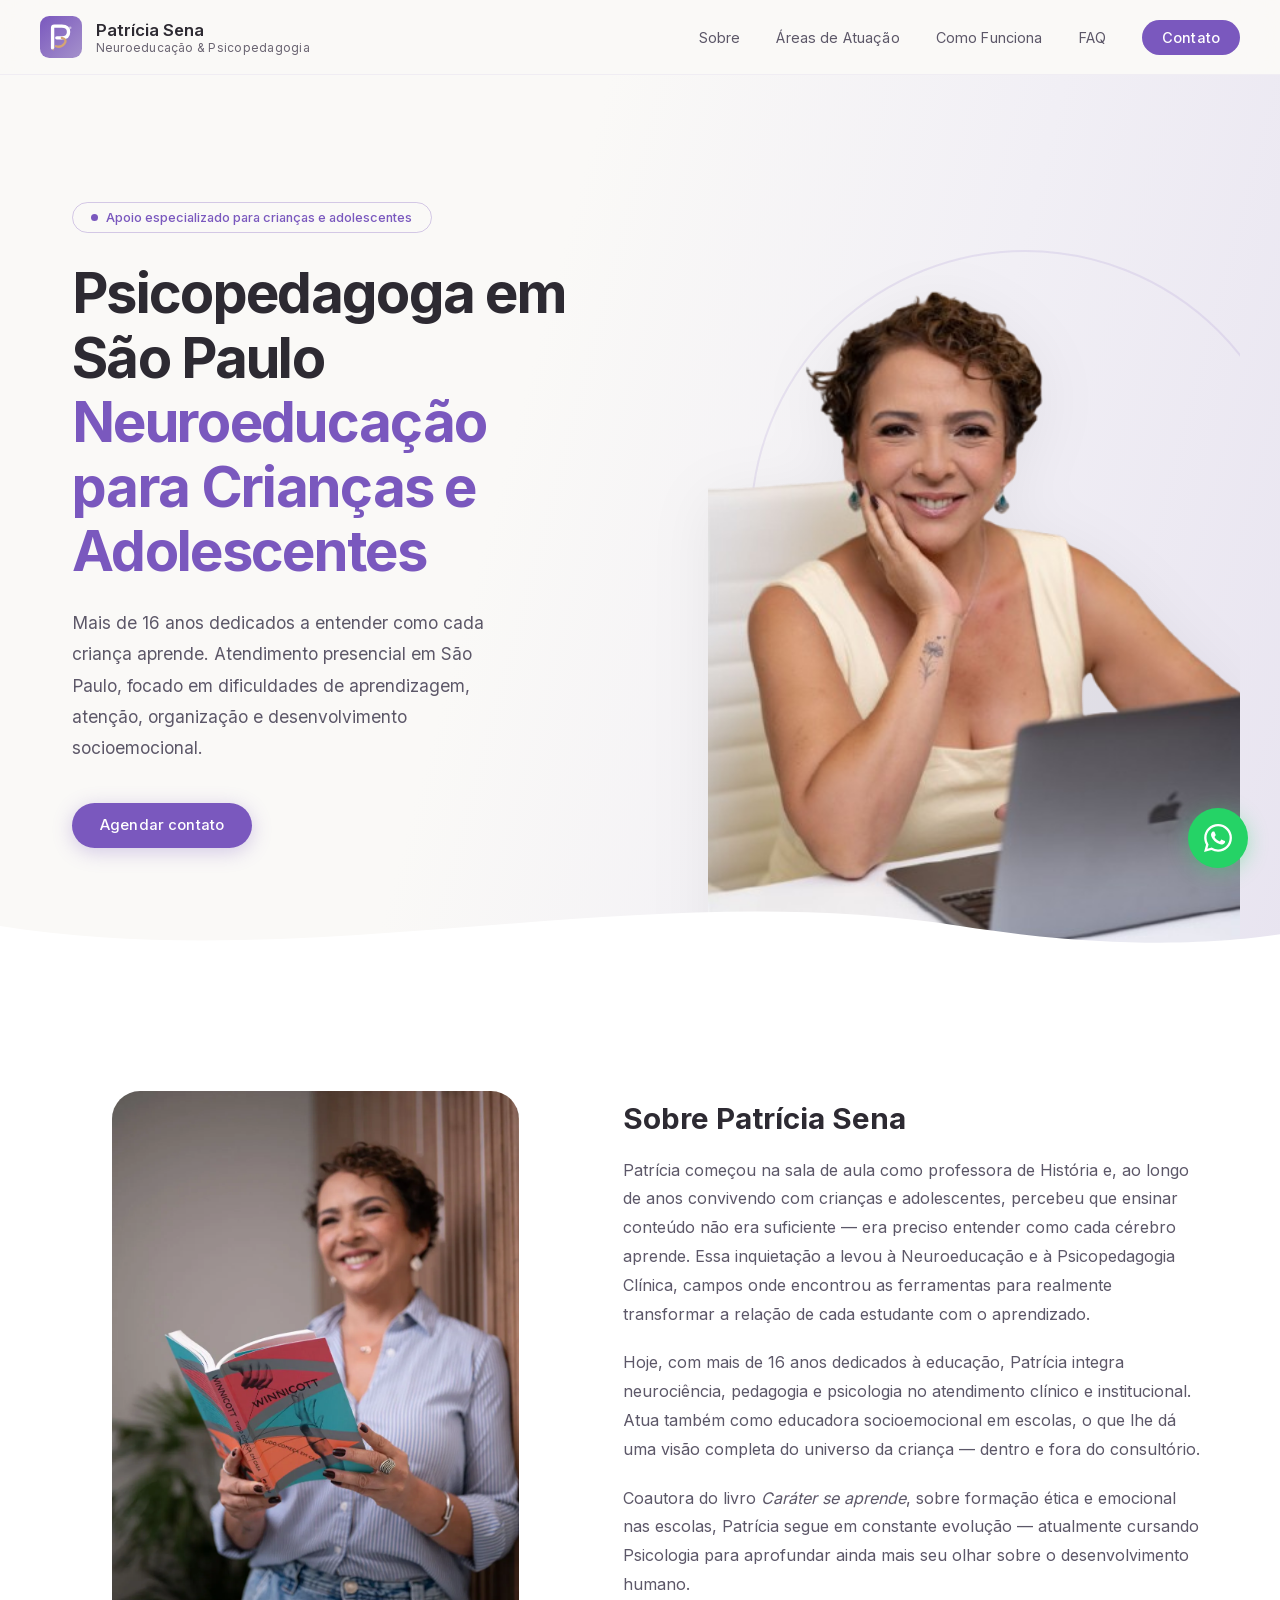
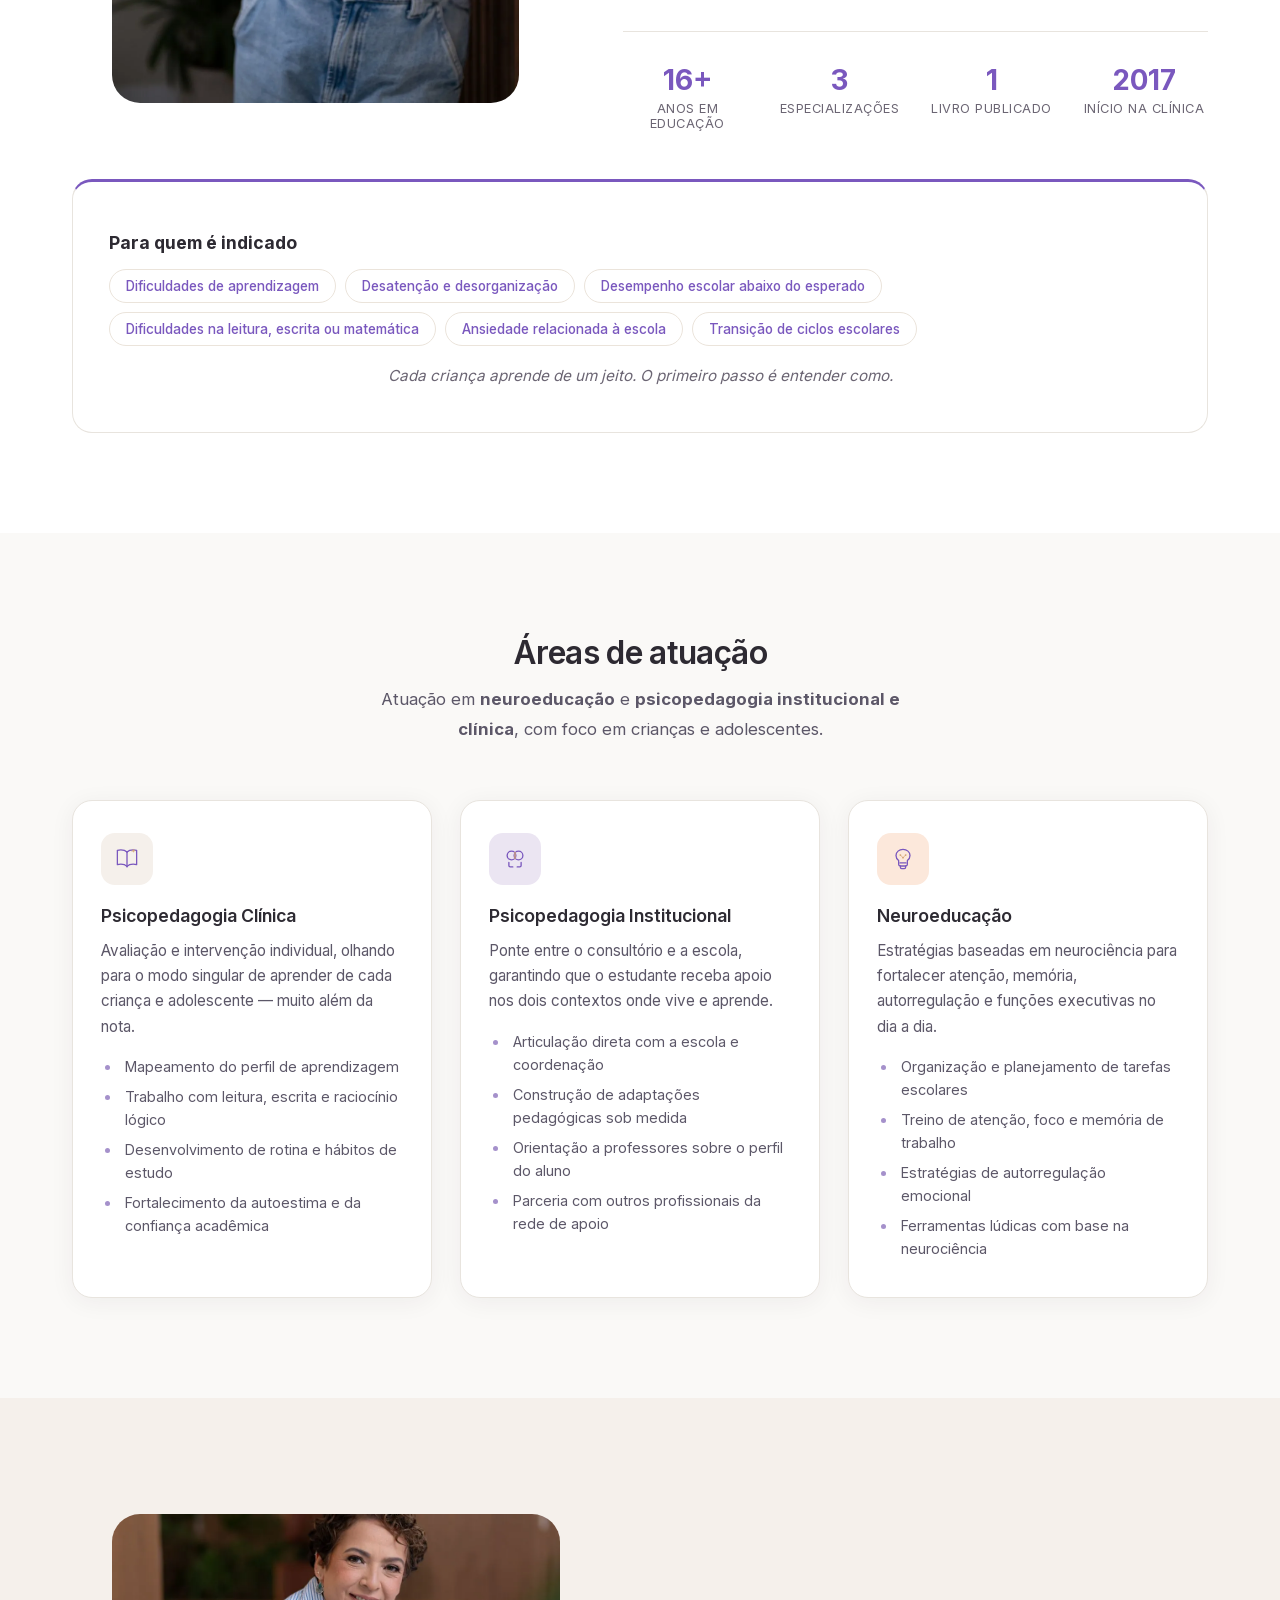
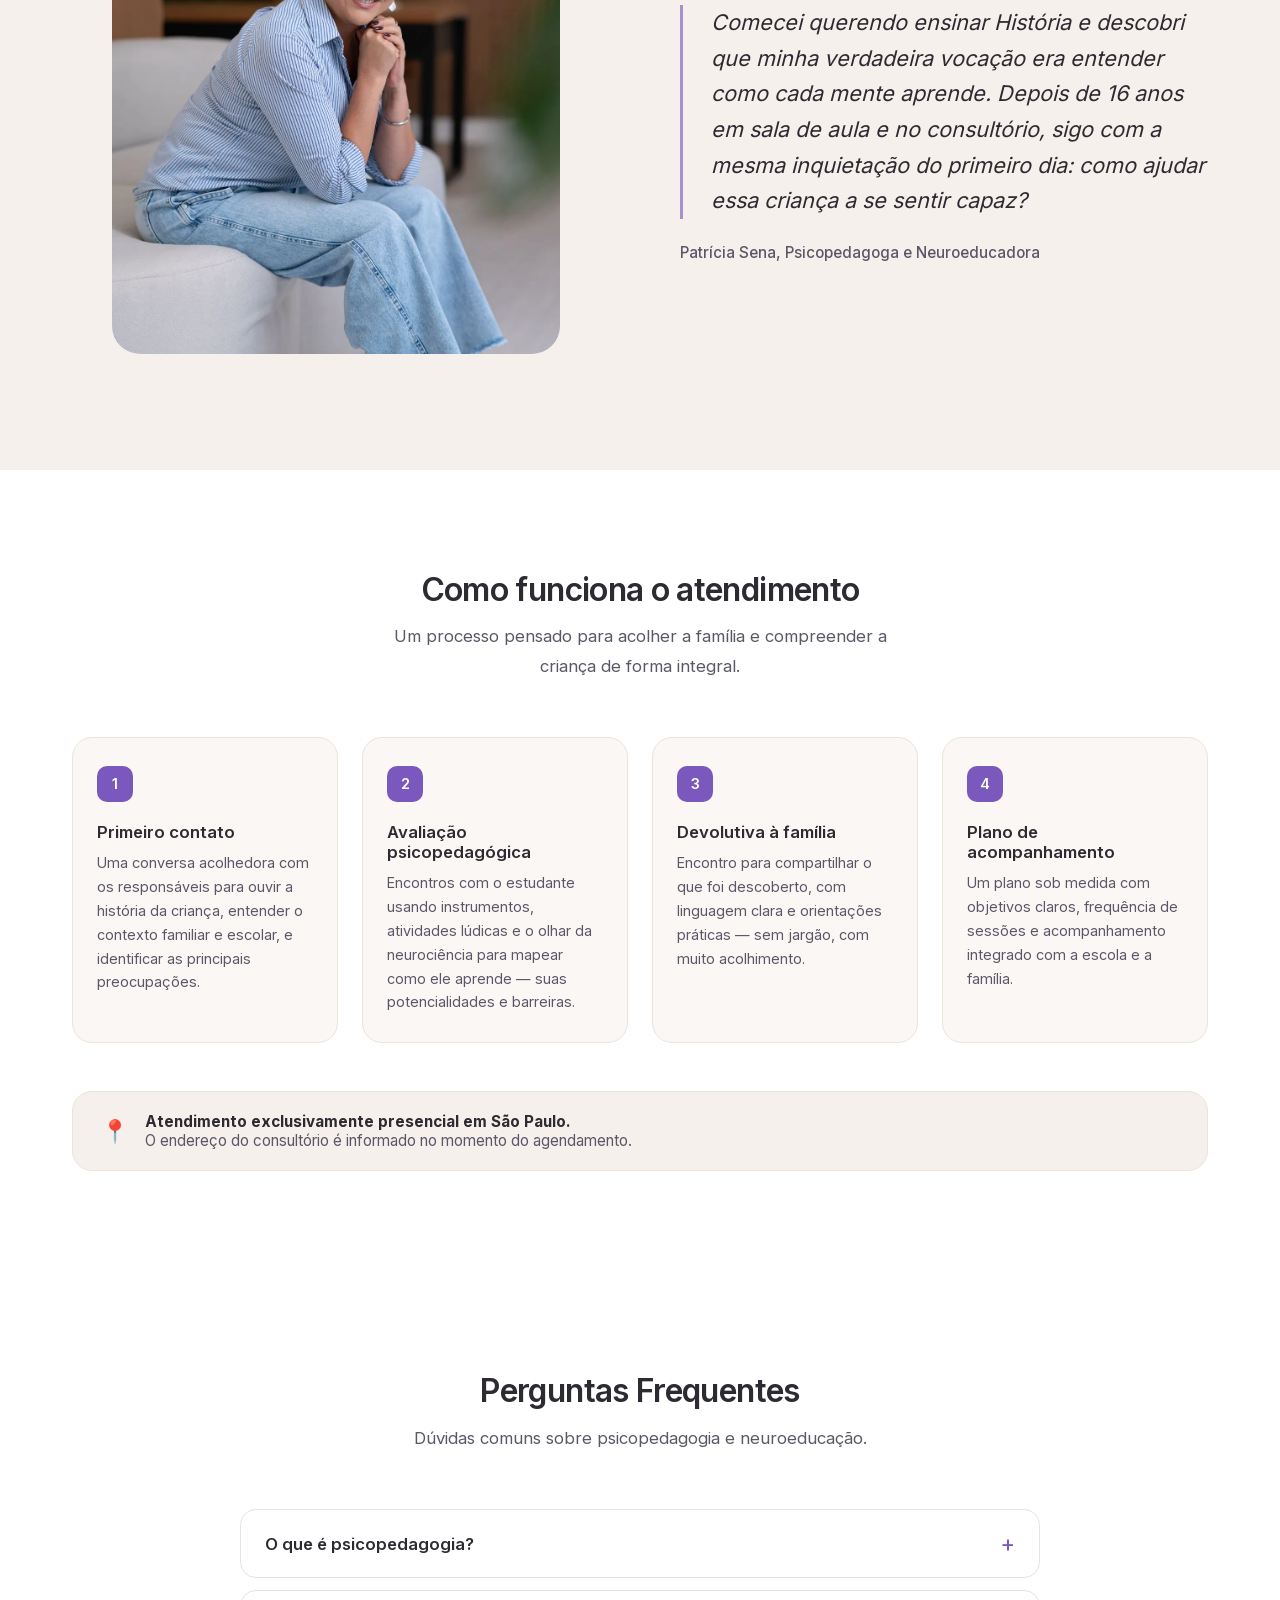
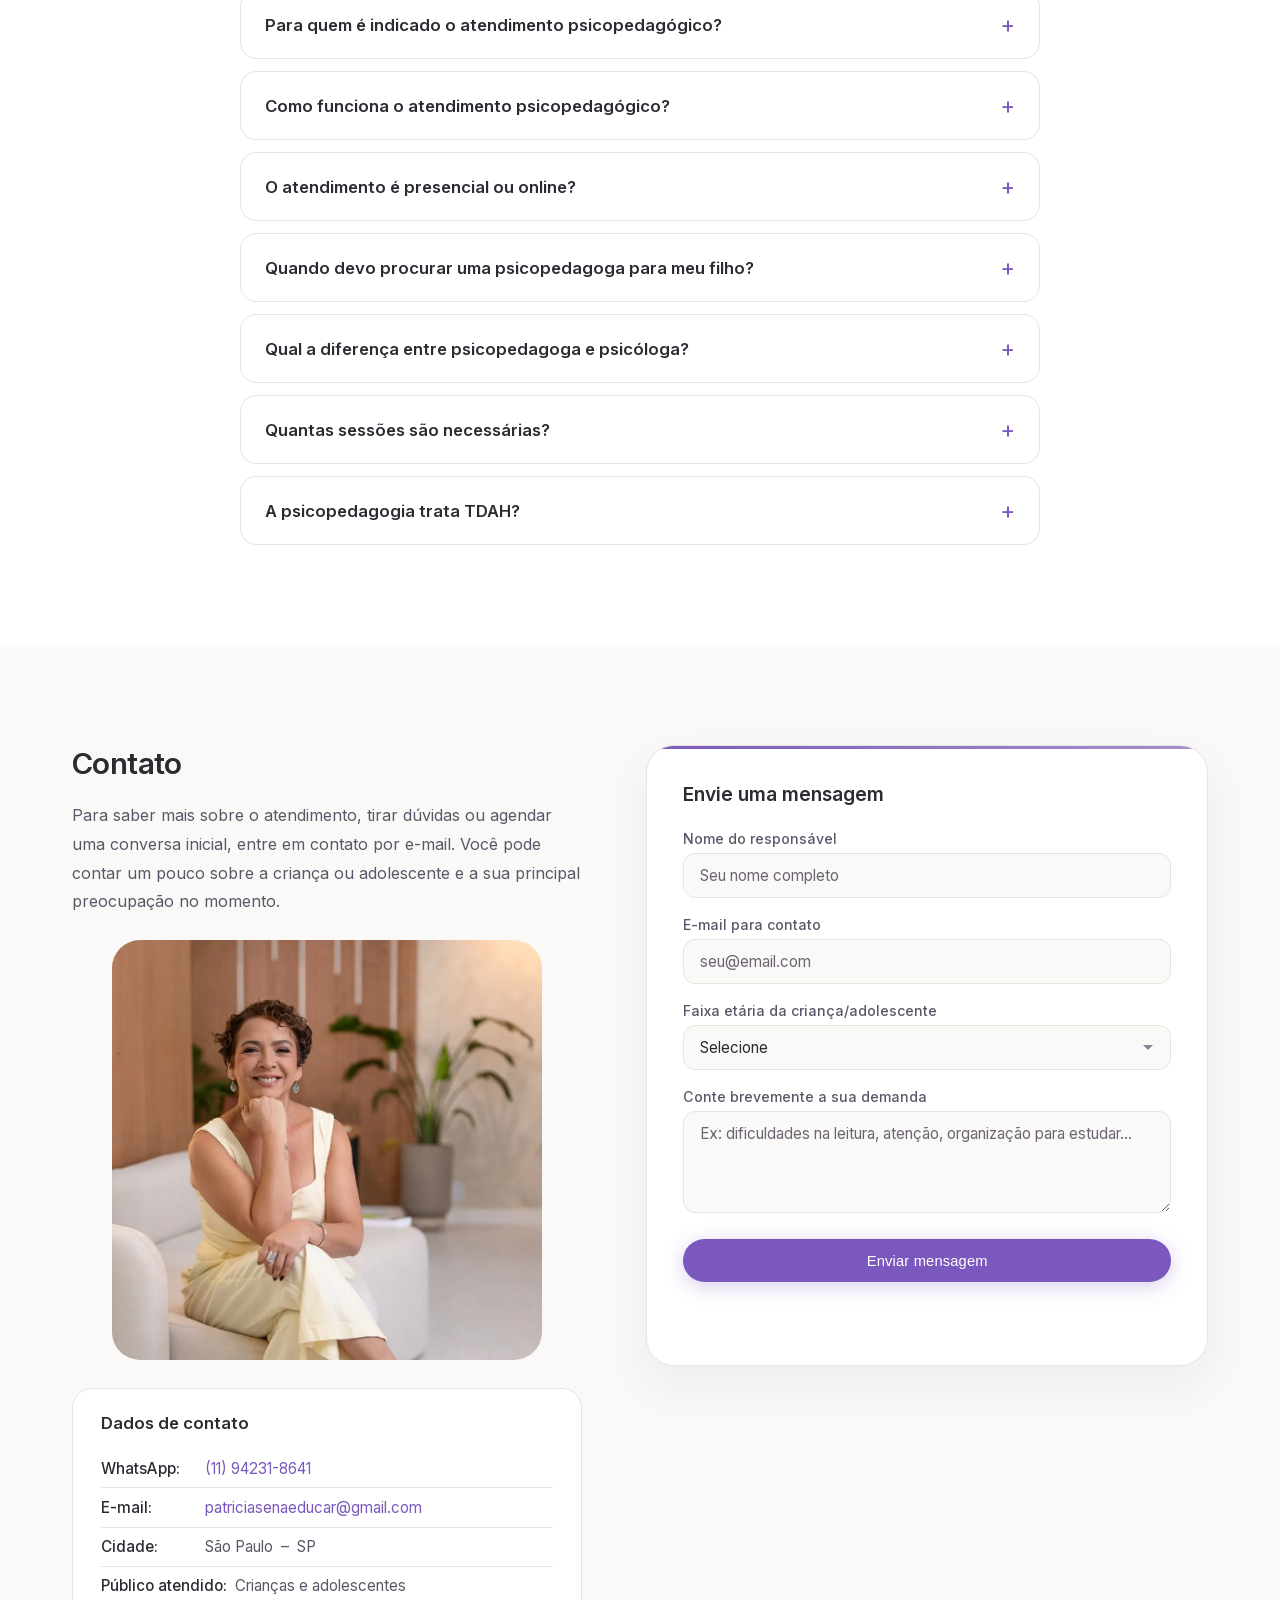
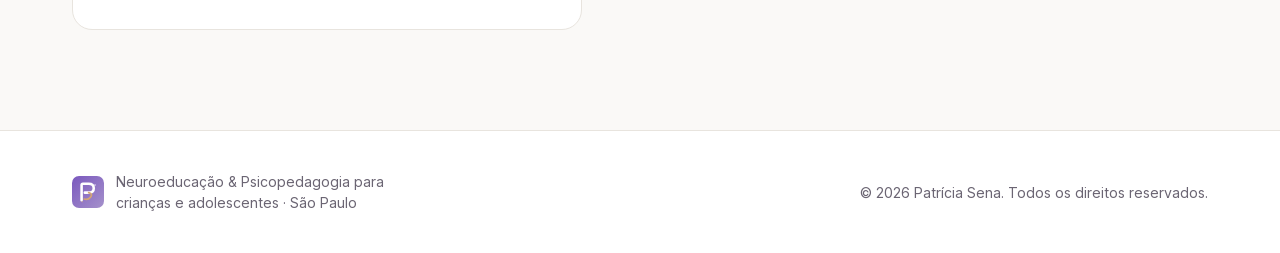
==== commit 59d9765c: "perf(site): convert images to WebP, self-host Inter font, add GA4 placeholder - Convert 6 images to " ====
--- a/index.html
+++ b/index.html
@@ -48,15 +48,22 @@
   <meta name="theme-color" content="#7a58be">
   <meta name="msapplication-TileColor" content="#7a58be">
 
+  <!-- Google Analytics 4 — descomentar e substituir G-XXXXXXXXXX pelo Measurement ID -->
+  <!--
+  <script async src="https://www.googletagmanager.com/gtag/js?id=G-XXXXXXXXXX"></script>
+  <script>
+    window.dataLayer = window.dataLayer || [];
+    function gtag(){dataLayer.push(arguments);}
+    gtag('js', new Date());
+    gtag('config', 'G-XXXXXXXXXX');
+  </script>
+  -->
+
   <!-- Preconnect para performance -->
-  <link rel="preconnect" href="https://fonts.googleapis.com">
-  <link rel="preconnect" href="https://fonts.gstatic.com" crossorigin>
   <link rel="dns-prefetch" href="https://wa.me">
 
   <!-- CSS -->
   <link rel="stylesheet" href="style.css" />
-  <link rel="preload" href="https://fonts.googleapis.com/css2?family=Inter:wght@300;400;500;600;700&display=swap" as="style" onload="this.onload=null;this.rel='stylesheet'">
-  <noscript><link rel="stylesheet" href="https://fonts.googleapis.com/css2?family=Inter:wght@300;400;500;600;700&display=swap"></noscript>
 
   <!-- Schema.org JSON-LD (Dados Estruturados) -->
   <script type="application/ld+json">
@@ -335,14 +342,18 @@
           <div class="hero-circle-decoration" aria-hidden="true"></div>
           <div class="hero-image">
             <img
-              src="fotos/patricia-sena-atendimento-removebg-preview.png"
-              alt="Patrícia Sena, psicopedagoga e neuroeducadora, em seu consultório em São Paulo"
-              title="Patrícia Sena - Psicopedagoga e Neuroeducadora"
-              loading="eager"
-              width="600"
-              height="520"
-              fetchpriority="high"
-            >
+            <picture>
+              <source srcset="fotos/patricia-sena-atendimento-hero.webp" type="image/webp">
+              <img
+                src="fotos/patricia-sena-atendimento-hero.png"
+                alt="Patrícia Sena, psicopedagoga e neuroeducadora, em seu consultório em São Paulo"
+                title="Patrícia Sena - Psicopedagoga e Neuroeducadora"
+                loading="eager"
+                width="600"
+                height="520"
+                fetchpriority="high"
+              >
+            </picture>
           </div>
         </div>
       </div>
@@ -360,15 +371,18 @@
       <div class="container">
         <div class="about-grid">
           <figure class="about-image">
-            <img
-              src="fotos/patricia-sena-livro-winnicott.jpeg"
-              alt="Patrícia Sena segurando livro de Winnicott, demonstrando seu embasamento teórico em psicopedagogia"
-              title="Patrícia Sena - Fundamentação teórica e prática"
-              loading="lazy"
-              width="500"
-              height="500"
-              decoding="async"
-            >
+            <picture>
+              <source srcset="fotos/patricia-sena-livro-winnicott.webp" type="image/webp">
+              <img
+                src="fotos/patricia-sena-livro-winnicott.jpeg"
+                alt="Patrícia Sena segurando livro de Winnicott, demonstrando seu embasamento teórico em psicopedagogia"
+                title="Patrícia Sena - Fundamentação teórica e prática"
+                loading="lazy"
+                width="500"
+                height="500"
+                decoding="async"
+              >
+            </picture>
           </figure>
           <div class="about-text">
             <h2>Sobre Patrícia Sena</h2>
@@ -508,15 +522,18 @@
     <section class="section-quote" aria-label="Sobre Patrícia Sena">
       <div class="container quote-grid">
         <figure class="quote-image">
-          <img
-            src="fotos/patricia-sena-psicopedagoga.jpeg"
-            alt="Patrícia Sena em ambiente acolhedor, transmitindo confiança e empatia"
-            title="Patrícia Sena - Acolhimento e conexão"
-            loading="lazy"
-            width="500"
-            height="440"
-            decoding="async"
-          >
+          <picture>
+            <source srcset="fotos/patricia-sena-psicopedagoga.webp" type="image/webp">
+            <img
+              src="fotos/patricia-sena-psicopedagoga.jpeg"
+              alt="Patrícia Sena em ambiente acolhedor, transmitindo confiança e empatia"
+              title="Patrícia Sena - Acolhimento e conexão"
+              loading="lazy"
+              width="500"
+              height="440"
+              decoding="async"
+            >
+          </picture>
         </figure>
         <div class="quote-content">
           <blockquote>
@@ -640,15 +657,18 @@
           </p>
 
           <figure class="contact-photo">
-            <img
-              src="fotos/patricia-sena-consultorio.jpeg"
-              alt="Patrícia Sena em seu consultório, sentada no sofá com postura acolhedora"
-              title="Entre em contato com Patrícia Sena"
-              loading="lazy"
-              width="500"
-              height="280"
-              decoding="async"
-            >
+            <picture>
+              <source srcset="fotos/patricia-sena-consultorio.webp" type="image/webp">
+              <img
+                src="fotos/patricia-sena-consultorio.jpeg"
+                alt="Patrícia Sena em seu consultório, sentada no sofá com postura acolhedora"
+                title="Entre em contato com Patrícia Sena"
+                loading="lazy"
+                width="500"
+                height="280"
+                decoding="async"
+              >
+            </picture>
           </figure>
 
           <address class="contact-card">
--- a/style.css
+++ b/style.css
@@ -1,3 +1,23 @@
+/* --------- SELF-HOSTED INTER FONT --------- */
+/* latin-ext */
+@font-face {
+  font-family: 'Inter';
+  font-style: normal;
+  font-weight: 400 700;
+  font-display: swap;
+  src: url('fonts/inter-latin-ext.woff2') format('woff2');
+  unicode-range: U+0100-02BA, U+02BD-02C5, U+02C7-02CC, U+02CE-02D7, U+02DD-02FF, U+0304, U+0308, U+0329, U+1D00-1DBF, U+1E00-1E9F, U+1EF2-1EFF, U+2020, U+20A0-20AB, U+20AD-20C0, U+2113, U+2C60-2C7F, U+A720-A7FF;
+}
+/* latin */
+@font-face {
+  font-family: 'Inter';
+  font-style: normal;
+  font-weight: 400 700;
+  font-display: swap;
+  src: url('fonts/inter-latin.woff2') format('woff2');
+  unicode-range: U+0000-00FF, U+0131, U+0152-0153, U+02BB-02BC, U+02C6, U+02DA, U+02DC, U+0304, U+0308, U+0329, U+2000-206F, U+20AC, U+2122, U+2191, U+2193, U+2212, U+2215, U+FEFF, U+FFFD;
+}
+
 /* --------- SKIP LINK (Acessibilidade) --------- */
 .skip-link {
   position: absolute;
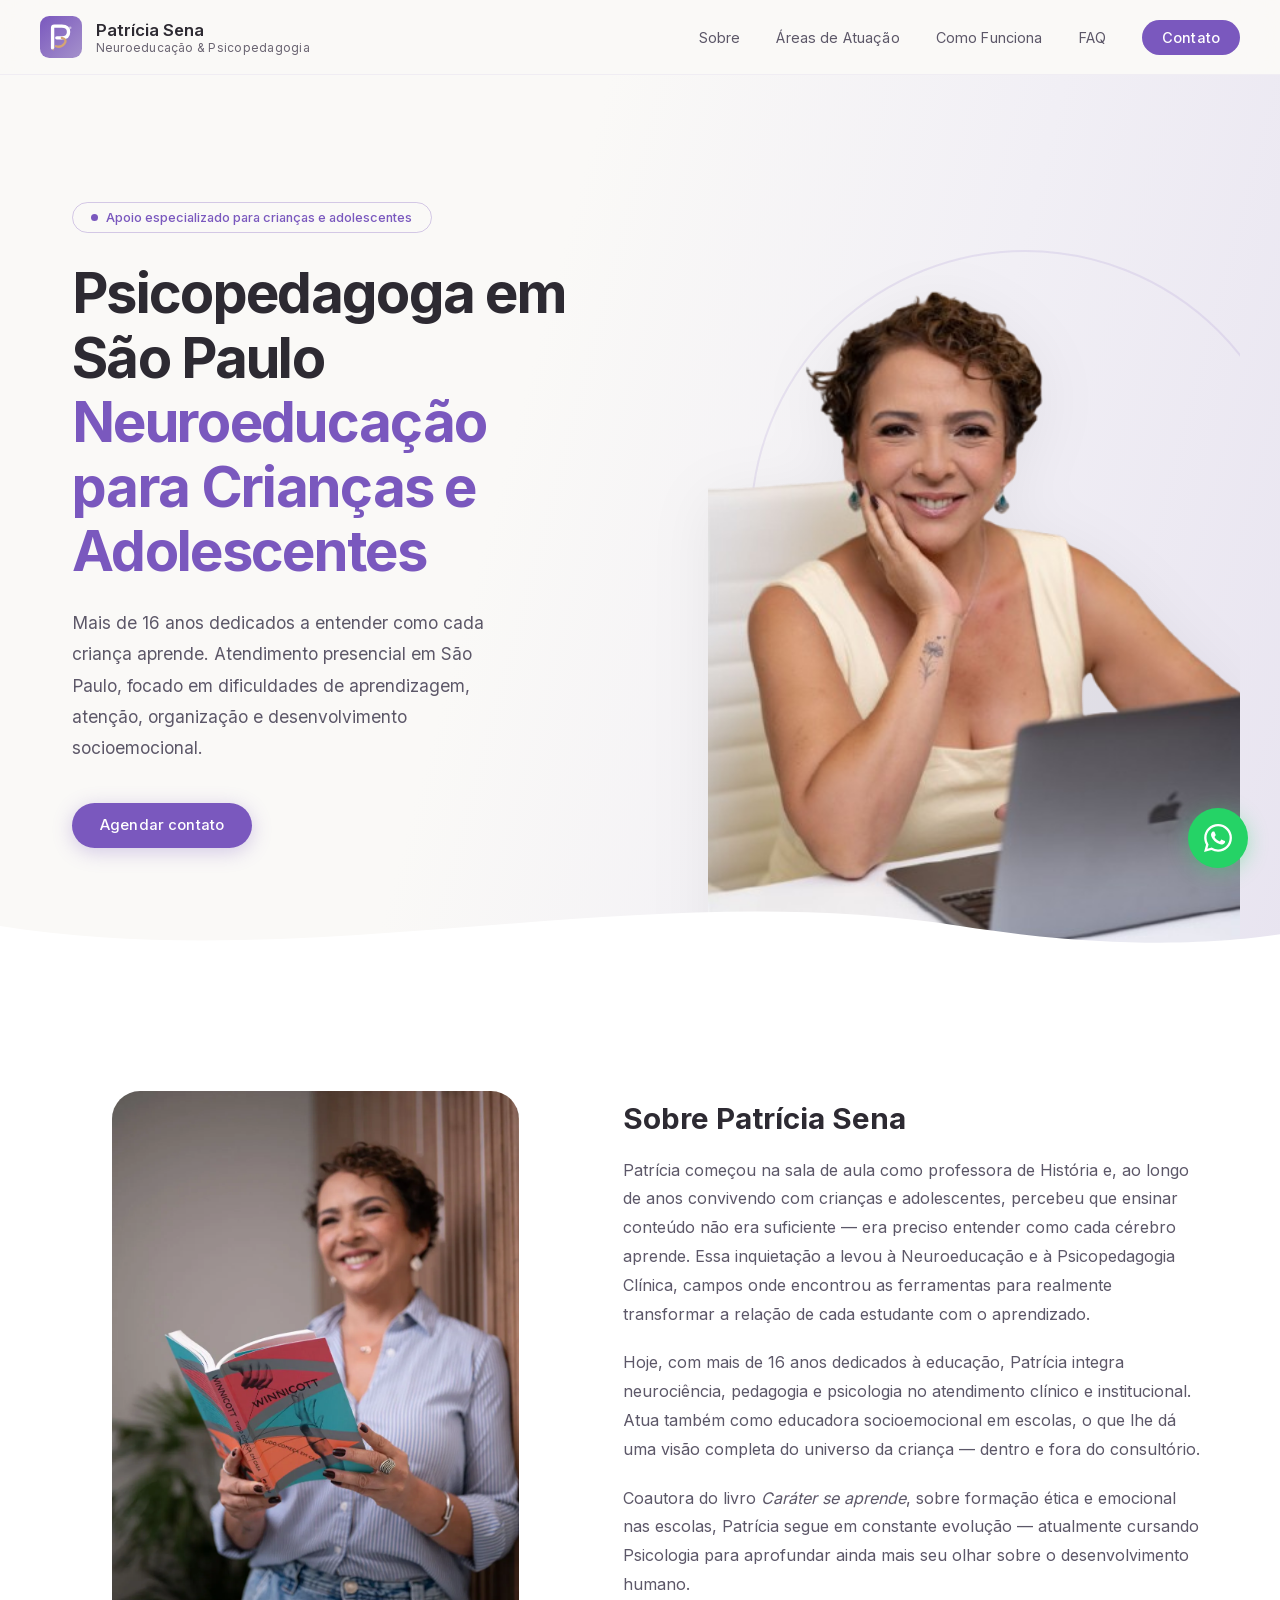
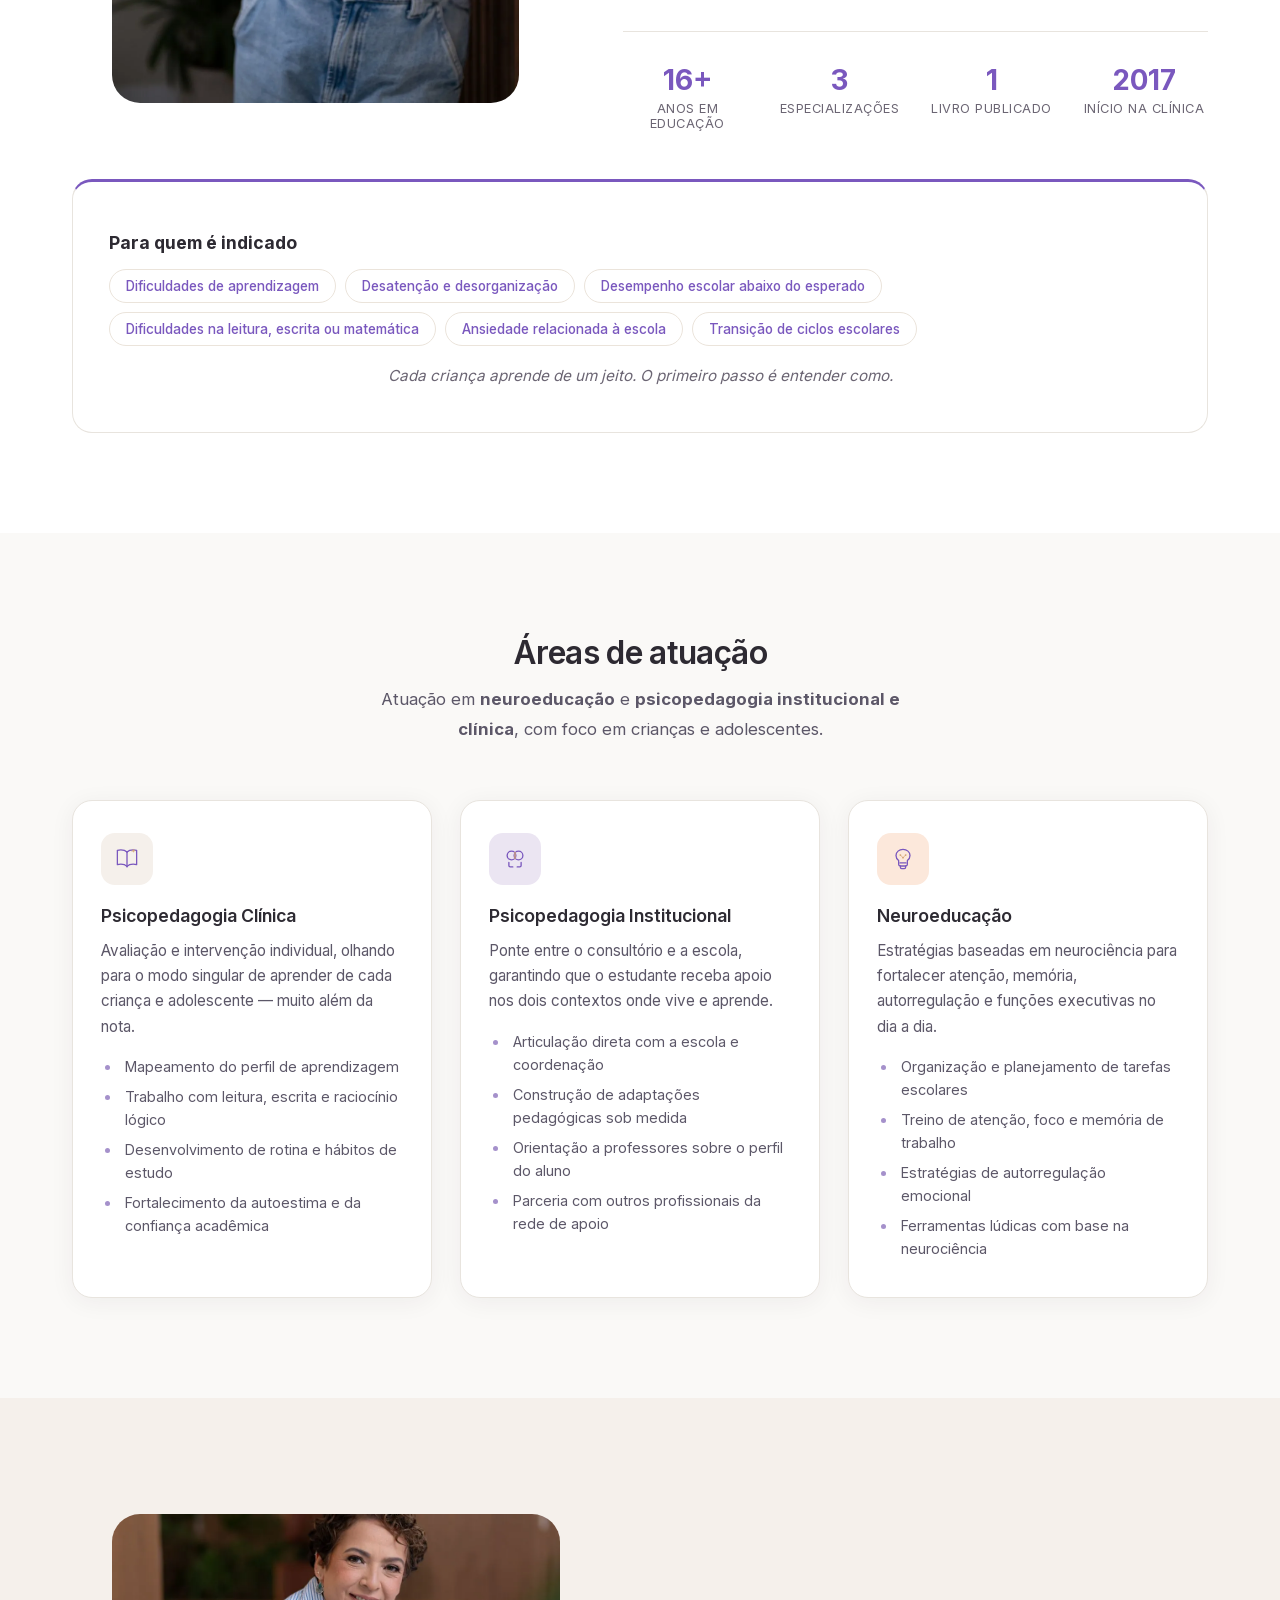
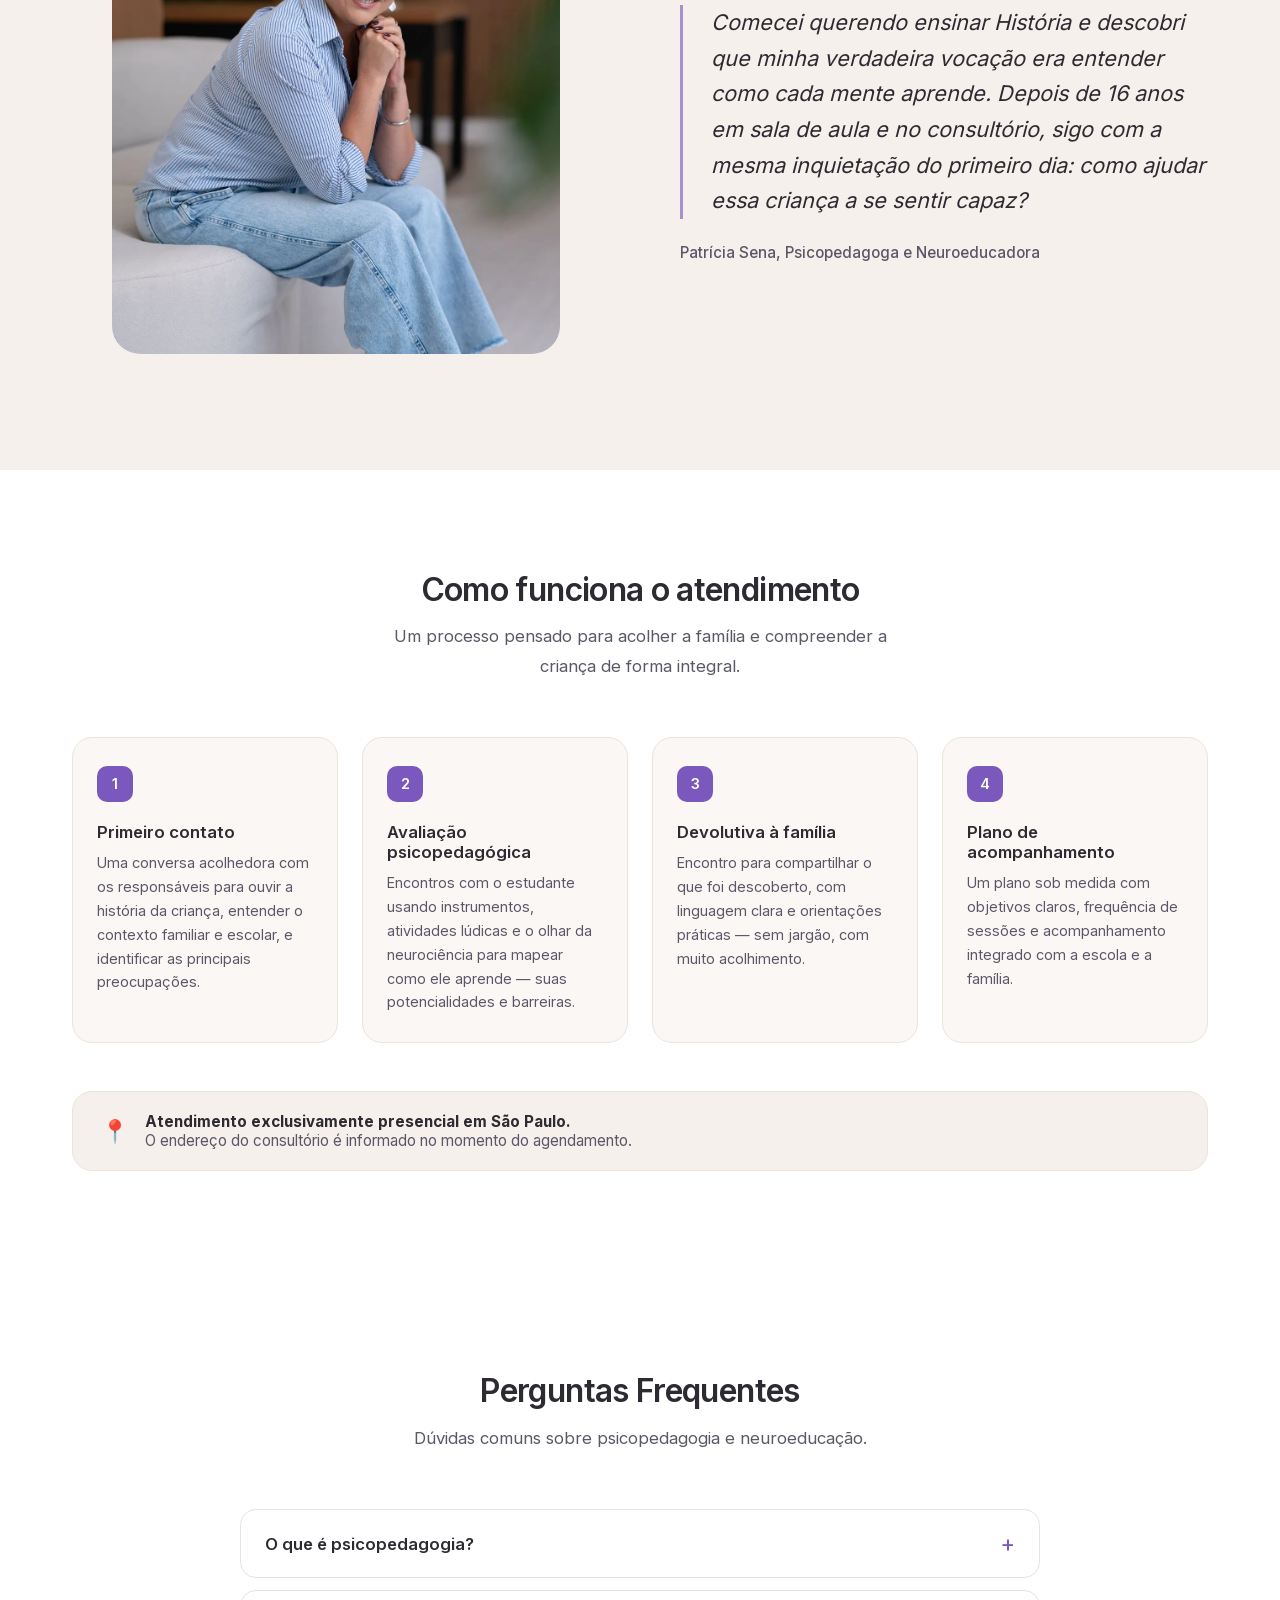
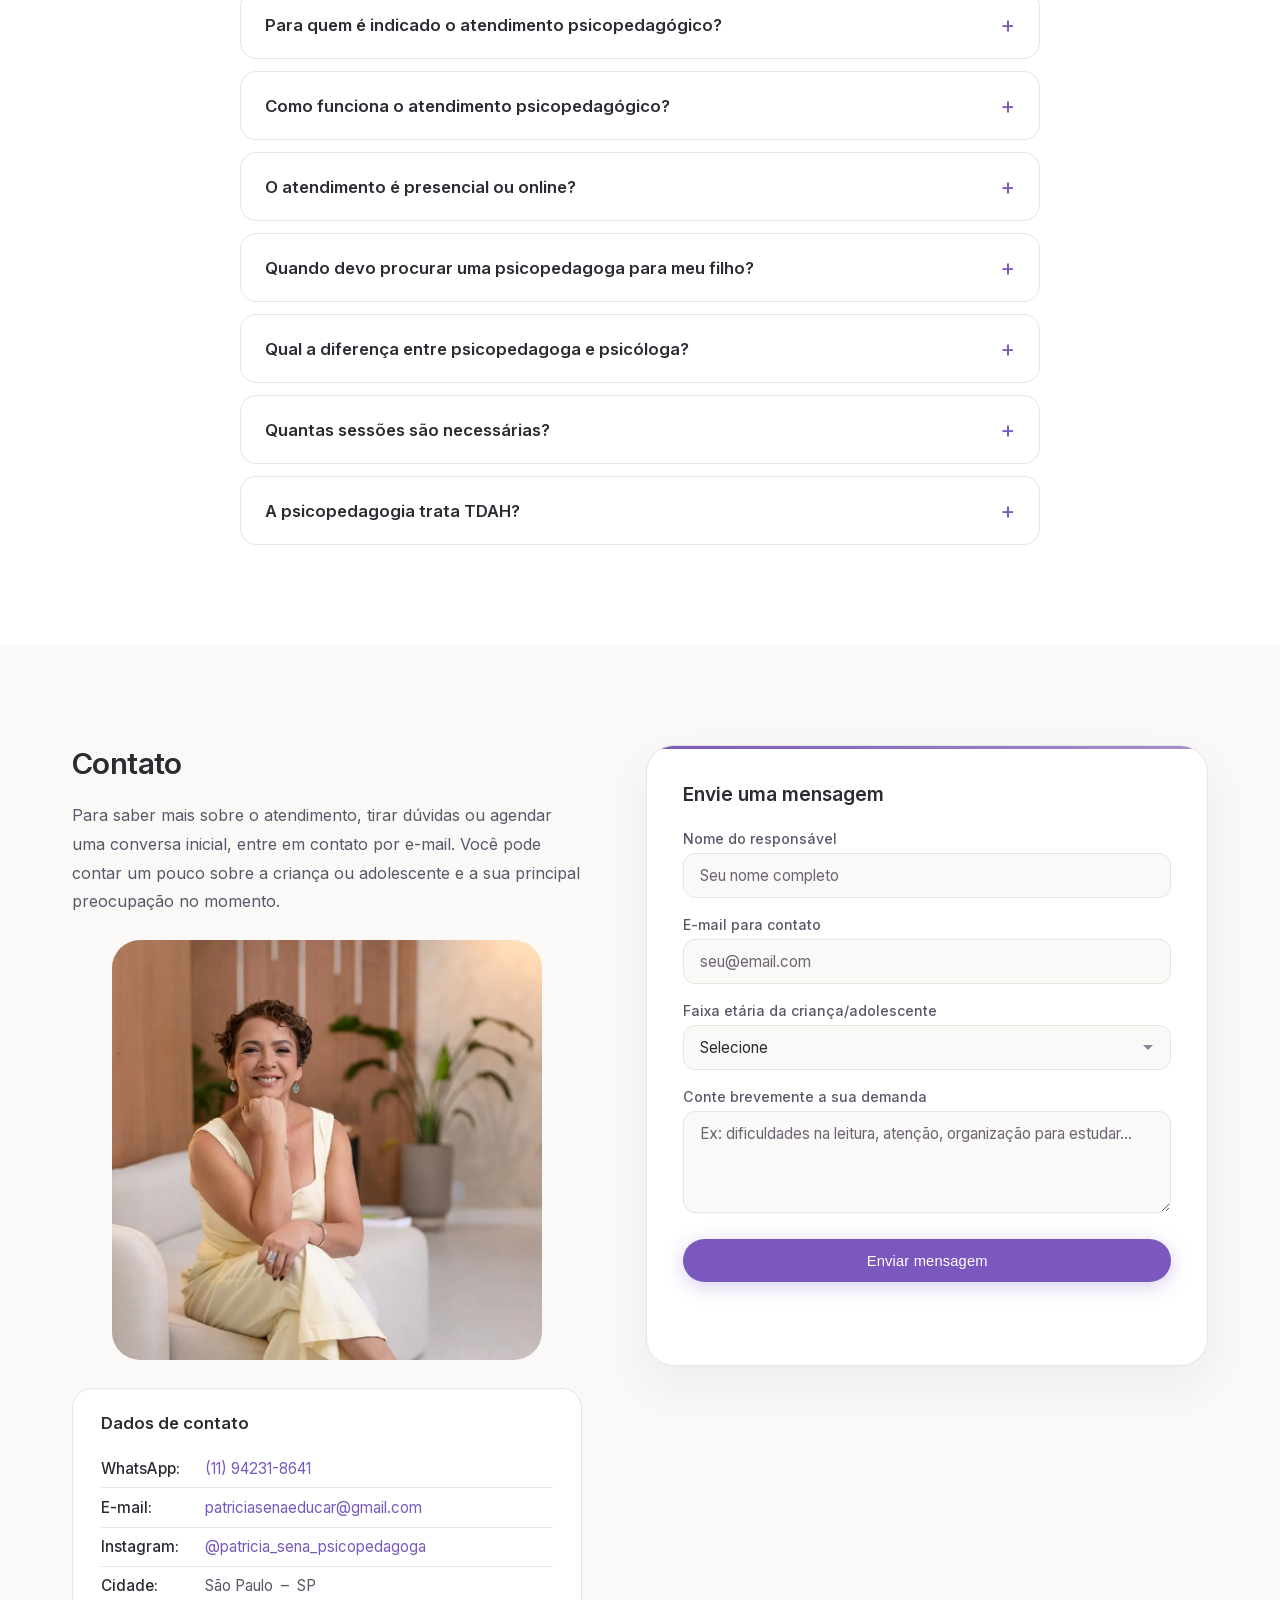
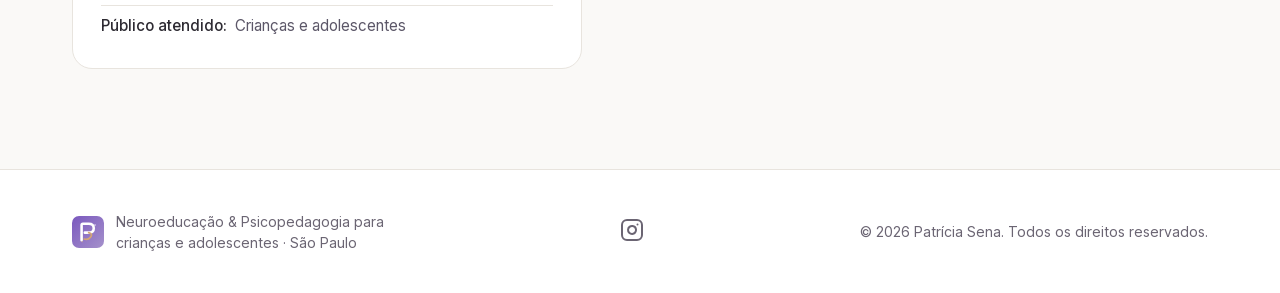
==== commit 9b1e574a: "feat(social): add Instagram link to contact section, footer and Schema.org Co-Authored-By: Claude Op" ====
--- a/index.html
+++ b/index.html
@@ -100,6 +100,9 @@
             "@type": "AdministrativeArea",
             "name": "Zona Leste de São Paulo"
           }
+        ],
+        "sameAs": [
+          "https://www.instagram.com/patricia_sena_psicopedagoga"
         ],
         "openingHoursSpecification": {
           "@type": "OpeningHoursSpecification",
@@ -687,6 +690,12 @@
                 </a>
               </li>
               <li>
+                <span class="contact-label">Instagram:</span>
+                <a href="https://www.instagram.com/patricia_sena_psicopedagoga" target="_blank" rel="noopener noreferrer" aria-label="Perfil no Instagram">
+                  @patricia_sena_psicopedagoga
+                </a>
+              </li>
+              <li>
                 <span class="contact-label">Cidade:</span>
                 <span>São Paulo</span> – <span>SP</span>
               </li>
@@ -805,6 +814,11 @@
           Neuroeducação &amp; Psicopedagogia para crianças e adolescentes &middot; São Paulo
         </span>
       </div>
+      <div class="footer-social">
+        <a href="https://www.instagram.com/patricia_sena_psicopedagoga" target="_blank" rel="noopener noreferrer" aria-label="Instagram de Patrícia Sena">
+          <svg xmlns="http://www.w3.org/2000/svg" width="24" height="24" viewBox="0 0 24 24" fill="none" stroke="currentColor" stroke-width="2" stroke-linecap="round" stroke-linejoin="round" aria-hidden="true"><rect x="2" y="2" width="20" height="20" rx="5" ry="5"/><path d="M16 11.37A4 4 0 1 1 12.63 8 4 4 0 0 1 16 11.37z"/><line x1="17.5" y1="6.5" x2="17.51" y2="6.5"/></svg>
+        </a>
+      </div>
       <p class="footer-copy">
         &copy; <span id="year"></span> Patrícia Sena. Todos os direitos reservados.
       </p>
--- a/style.css
+++ b/style.css
@@ -1133,6 +1133,17 @@
   height: 32px;
 }
 
+.footer-social {
+  margin: 0.5rem 0;
+}
+.footer-social a {
+  color: var(--text-muted);
+  transition: color 0.2s;
+}
+.footer-social a:hover {
+  color: var(--primary);
+}
+
 .footer-copy {
   margin: 0;
 }
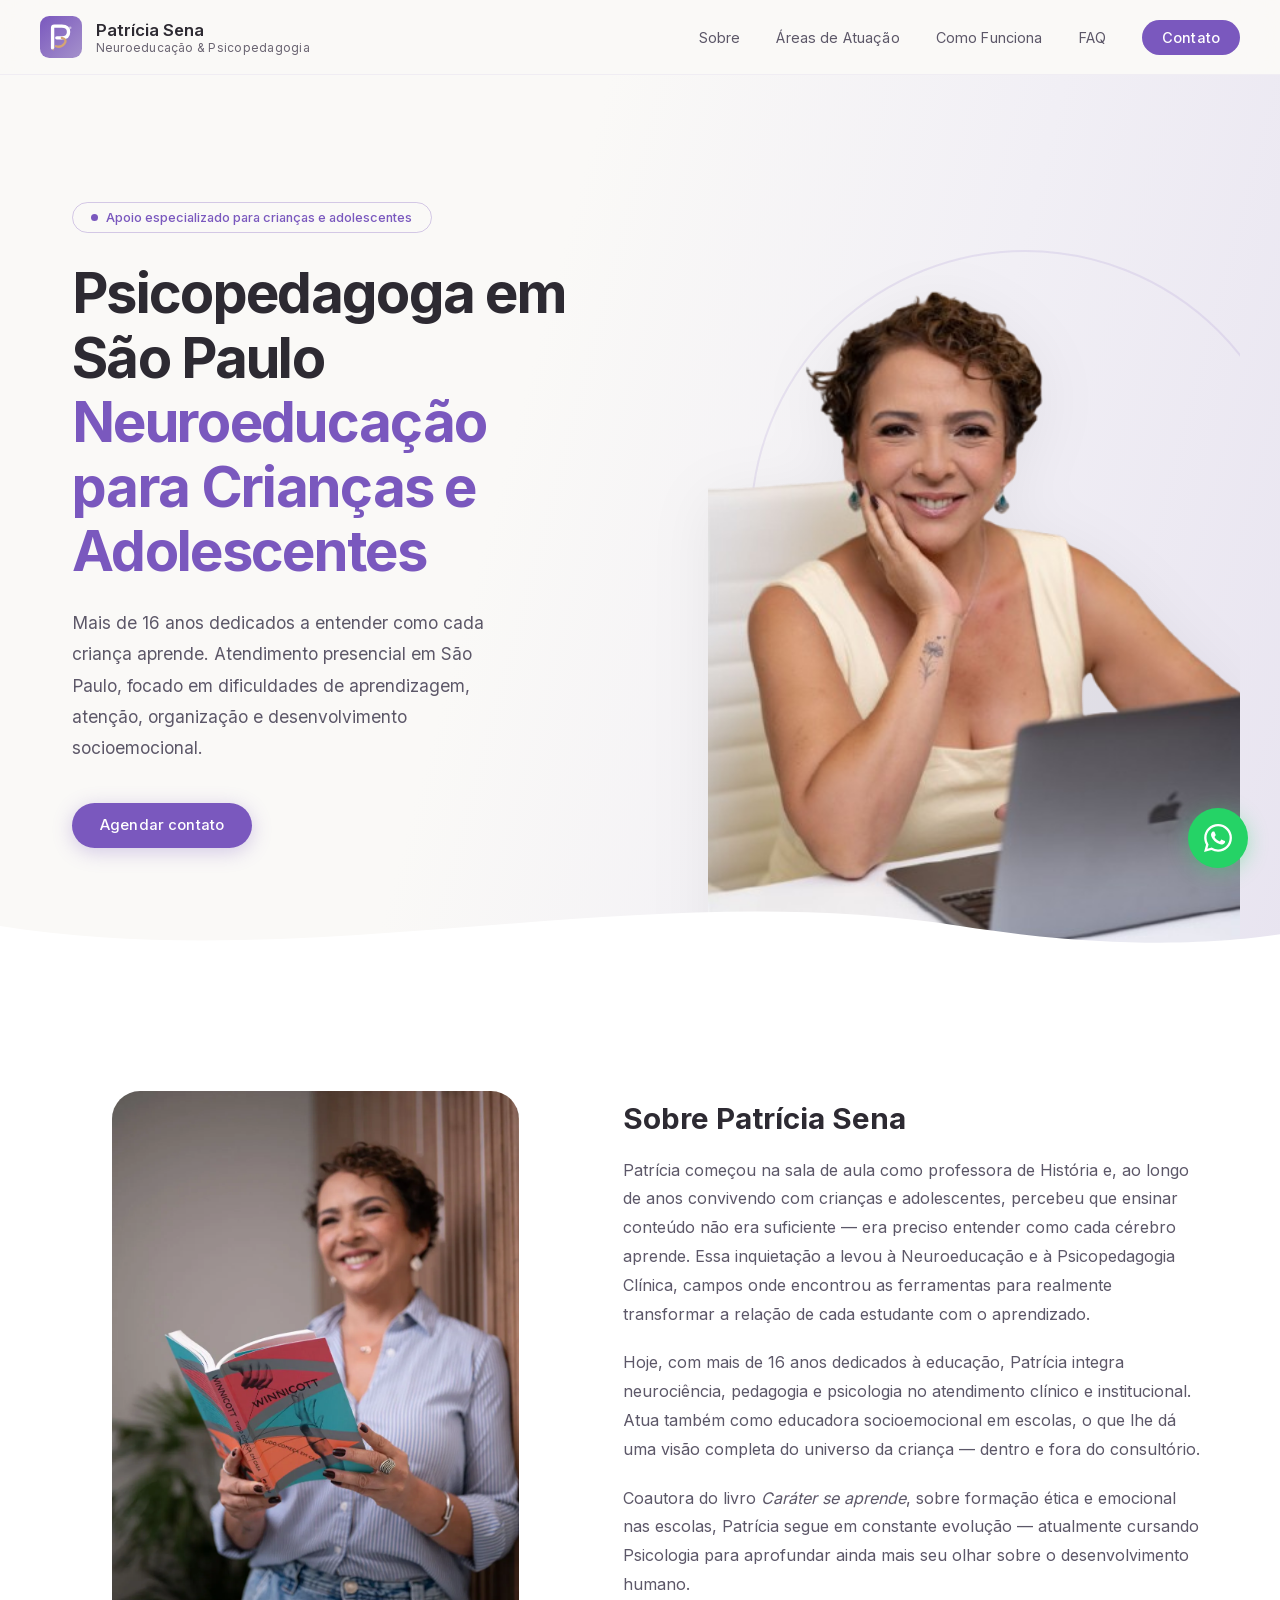
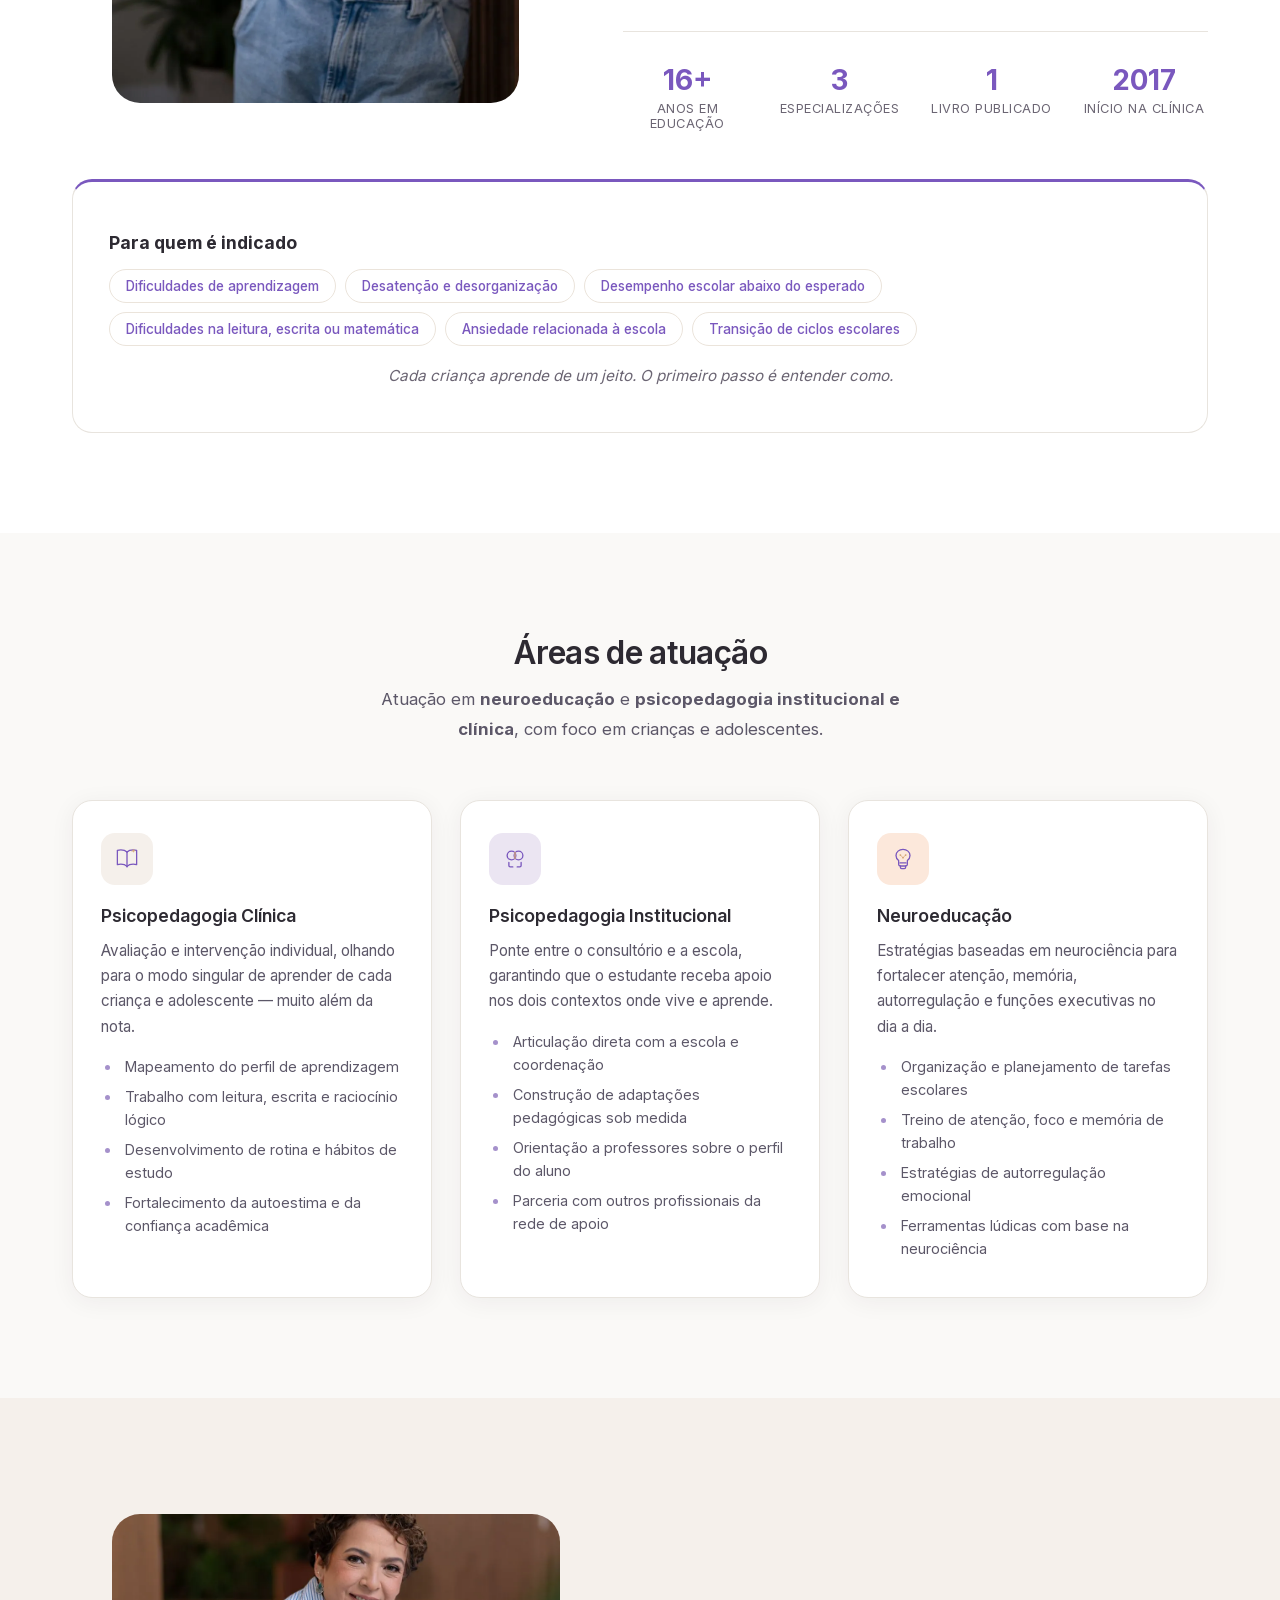
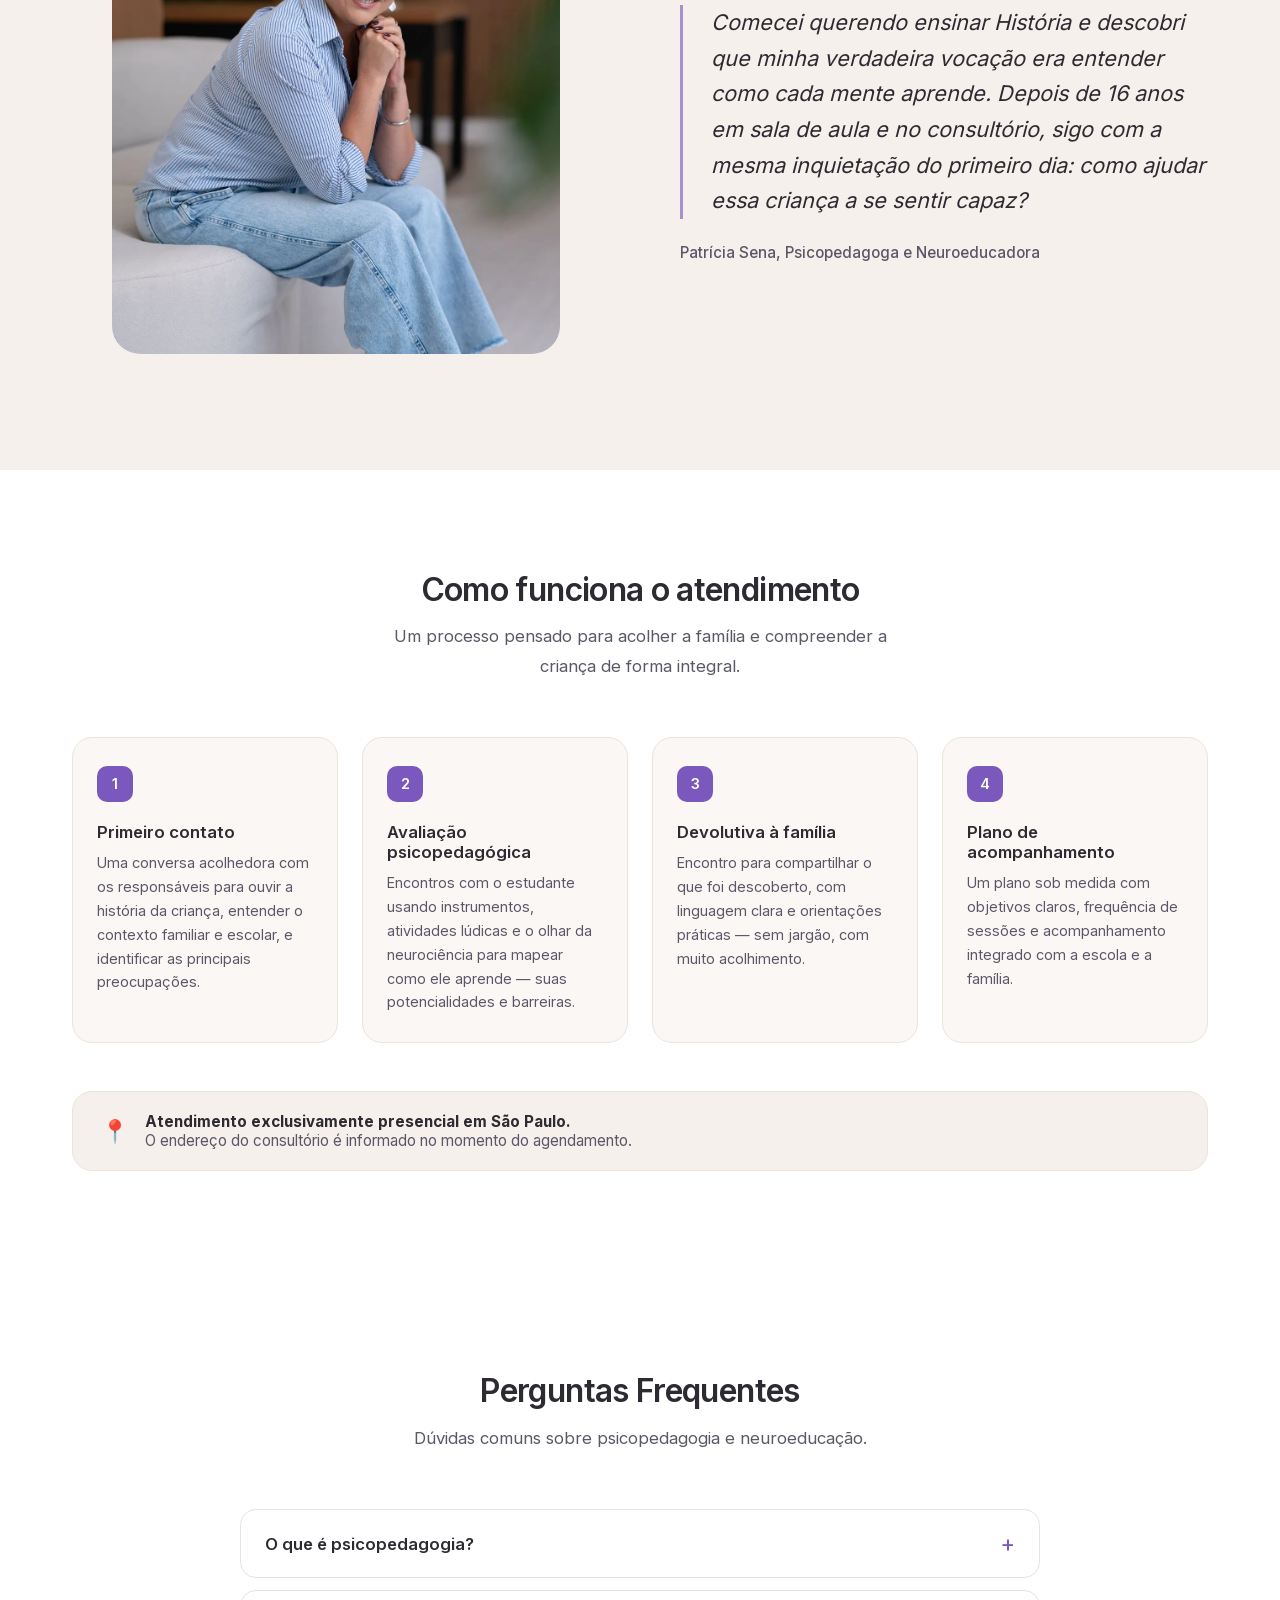
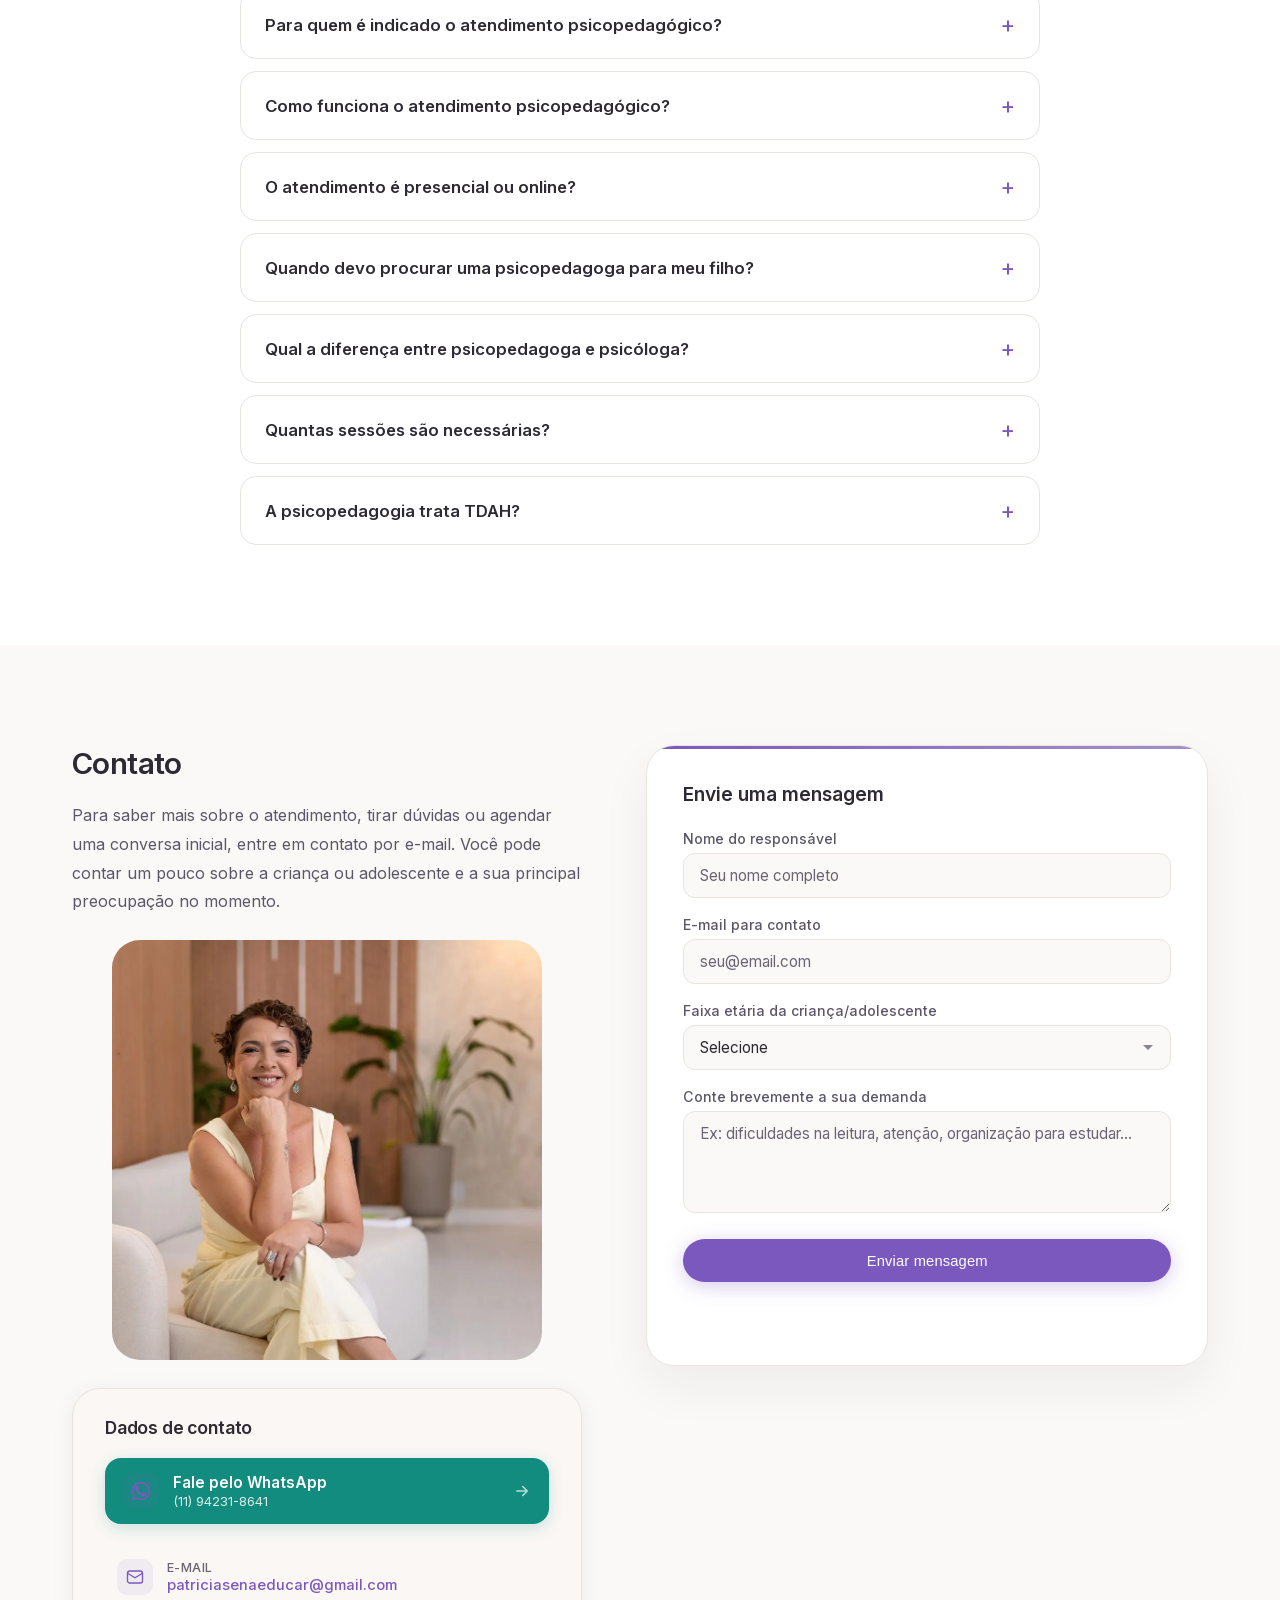
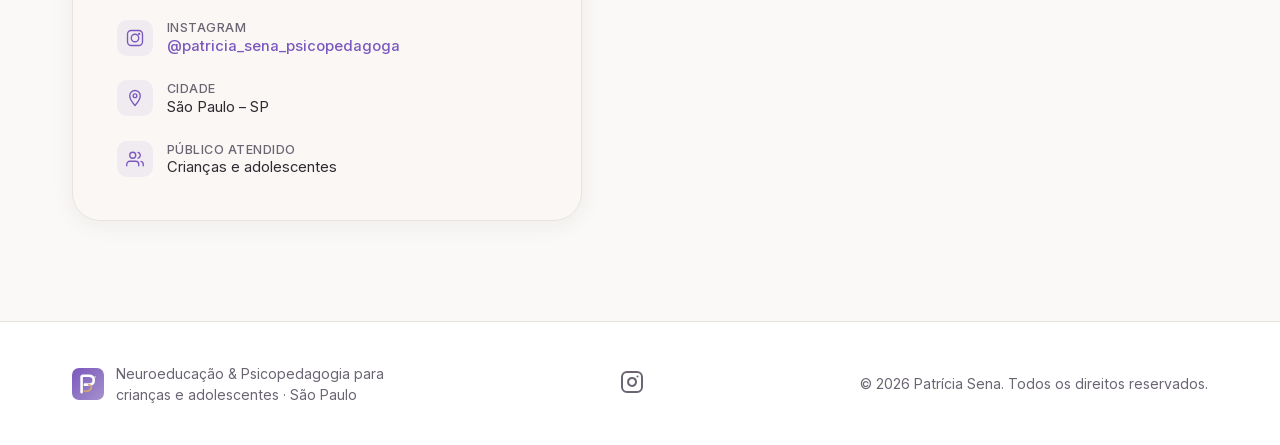
==== commit 4494632d: "feat(contact): redesign contact details card with icons and WhatsApp CTA Co-Authored-By: Claude Opus" ====
--- a/index.html
+++ b/index.html
@@ -676,32 +676,58 @@
 
           <address class="contact-card">
             <h3>Dados de contato</h3>
+
+            <a href="https://wa.me/5511942318641?text=Ol%C3%A1%2C%20gostaria%20de%20saber%20mais%20sobre%20o%20atendimento%20psicopedag%C3%B3gico" target="_blank" rel="noopener noreferrer" class="contact-whatsapp-cta" aria-label="Enviar mensagem no WhatsApp">
+              <span class="contact-icon contact-icon--whatsapp">
+                <svg width="22" height="22" viewBox="0 0 24 24" fill="none" aria-hidden="true"><path d="M17.472 14.382c-.297-.149-1.758-.867-2.03-.967-.273-.099-.471-.148-.67.15-.197.297-.767.966-.94 1.164-.173.199-.347.223-.644.075-.297-.15-1.255-.463-2.39-1.475-.883-.788-1.48-1.761-1.653-2.059-.173-.297-.018-.458.13-.606.134-.133.298-.347.446-.52.149-.174.198-.298.298-.497.099-.198.05-.371-.025-.52-.075-.149-.669-1.612-.916-2.207-.242-.579-.487-.5-.669-.51l-.57-.01c-.198 0-.52.074-.792.372-.272.297-1.04 1.016-1.04 2.479 0 1.462 1.065 2.875 1.213 3.074.149.198 2.096 3.2 5.077 4.487.709.306 1.262.489 1.694.625.712.227 1.36.195 1.871.118.571-.085 1.758-.719 2.006-1.413.248-.694.248-1.289.173-1.413-.074-.124-.272-.198-.57-.347z" fill="currentColor"/><path d="M12 2C6.477 2 2 6.477 2 12c0 1.89.525 3.66 1.438 5.168L2 22l4.832-1.438A9.955 9.955 0 0012 22c5.523 0 10-4.477 10-10S17.523 2 12 2zm0 18.2a8.16 8.16 0 01-4.29-1.21l-.308-.183-2.87.853.853-2.87-.183-.308A8.16 8.16 0 013.8 12 8.2 8.2 0 0112 3.8 8.2 8.2 0 0120.2 12 8.2 8.2 0 0112 20.2z" fill="currentColor"/></svg>
+              </span>
+              <span class="contact-whatsapp-text">
+                <strong>Fale pelo WhatsApp</strong>
+                <span>(11) 94231-8641</span>
+              </span>
+              <svg class="contact-whatsapp-arrow" width="18" height="18" viewBox="0 0 24 24" fill="none" aria-hidden="true"><path d="M5 12h14M13 6l6 6-6 6" stroke="currentColor" stroke-width="2" stroke-linecap="round" stroke-linejoin="round"/></svg>
+            </a>
+
             <ul class="contact-list">
               <li>
-                <span class="contact-label">WhatsApp:</span>
-                <a href="https://wa.me/5511942318641?text=Ol%C3%A1%2C%20gostaria%20de%20saber%20mais%20sobre%20o%20atendimento%20psicopedag%C3%B3gico" target="_blank" rel="noopener noreferrer" aria-label="Enviar mensagem no WhatsApp">
-                  (11) 94231-8641
-                </a>
+                <span class="contact-icon">
+                  <svg width="18" height="18" viewBox="0 0 24 24" fill="none" aria-hidden="true"><rect x="2" y="4" width="20" height="16" rx="3" stroke="currentColor" stroke-width="1.8"/><path d="M2 7l10 6 10-6" stroke="currentColor" stroke-width="1.8" stroke-linecap="round" stroke-linejoin="round"/></svg>
+                </span>
+                <div class="contact-item-content">
+                  <span class="contact-label">E-mail</span>
+                  <a href="mailto:patriciasenaeducar@gmail.com" aria-label="Enviar e-mail">
+                    patriciasenaeducar@gmail.com
+                  </a>
+                </div>
               </li>
               <li>
-                <span class="contact-label">E-mail:</span>
-                <a href="mailto:patriciasenaeducar@gmail.com" aria-label="Enviar e-mail">
-                  patriciasenaeducar@gmail.com
-                </a>
+                <span class="contact-icon">
+                  <svg width="18" height="18" viewBox="0 0 24 24" fill="none" aria-hidden="true"><rect x="2" y="2" width="20" height="20" rx="5" stroke="currentColor" stroke-width="1.8"/><circle cx="12" cy="12" r="5" stroke="currentColor" stroke-width="1.8"/><circle cx="17.5" cy="6.5" r="1.5" fill="currentColor"/></svg>
+                </span>
+                <div class="contact-item-content">
+                  <span class="contact-label">Instagram</span>
+                  <a href="https://www.instagram.com/patricia_sena_psicopedagoga" target="_blank" rel="noopener noreferrer" aria-label="Perfil no Instagram">
+                    @patricia_sena_psicopedagoga
+                  </a>
+                </div>
               </li>
               <li>
-                <span class="contact-label">Instagram:</span>
-                <a href="https://www.instagram.com/patricia_sena_psicopedagoga" target="_blank" rel="noopener noreferrer" aria-label="Perfil no Instagram">
-                  @patricia_sena_psicopedagoga
-                </a>
+                <span class="contact-icon">
+                  <svg width="18" height="18" viewBox="0 0 24 24" fill="none" aria-hidden="true"><path d="M12 2C8.13 2 5 5.13 5 9c0 5.25 7 13 7 13s7-7.75 7-13c0-3.87-3.13-7-7-7z" stroke="currentColor" stroke-width="1.8"/><circle cx="12" cy="9" r="2.5" stroke="currentColor" stroke-width="1.8"/></svg>
+                </span>
+                <div class="contact-item-content">
+                  <span class="contact-label">Cidade</span>
+                  <span>São Paulo – SP</span>
+                </div>
               </li>
               <li>
-                <span class="contact-label">Cidade:</span>
-                <span>São Paulo</span> – <span>SP</span>
-              </li>
-              <li>
-                <span class="contact-label">Público atendido:</span>
-                Crianças e adolescentes
+                <span class="contact-icon">
+                  <svg width="18" height="18" viewBox="0 0 24 24" fill="none" aria-hidden="true"><path d="M17 21v-2a4 4 0 00-4-4H5a4 4 0 00-4 4v2" stroke="currentColor" stroke-width="1.8" stroke-linecap="round" stroke-linejoin="round"/><circle cx="9" cy="7" r="4" stroke="currentColor" stroke-width="1.8"/><path d="M23 21v-2a4 4 0 00-3-3.87M16 3.13a4 4 0 010 7.75" stroke="currentColor" stroke-width="1.8" stroke-linecap="round" stroke-linejoin="round"/></svg>
+                </span>
+                <div class="contact-item-content">
+                  <span class="contact-label">Público atendido</span>
+                  <span>Crianças e adolescentes</span>
+                </div>
               </li>
             </ul>
           </address>
--- a/style.css
+++ b/style.css
@@ -935,51 +935,151 @@
 
 .contact-card {
   margin-top: 1.75rem;
-  padding: 1.5rem 1.75rem;
-  border-radius: var(--radius-lg);
-  background: var(--bg-alt);
+  padding: 1.75rem 2rem 2rem;
+  border-radius: var(--radius-xl);
+  background: var(--bg-warm-light);
   border: 1px solid var(--border-subtle);
   font-style: normal;
+  box-shadow: var(--shadow-card);
 }
 
 .contact-card h3 {
-  margin: 0 0 1rem;
-  font-size: 1.05rem;
+  margin: 0 0 1.25rem;
+  font-size: 1.1rem;
   font-weight: 600;
   color: var(--text);
-}
-
+  letter-spacing: -0.01em;
+}
+
+/* WhatsApp CTA */
+.contact-whatsapp-cta {
+  display: flex;
+  align-items: center;
+  gap: 0.85rem;
+  padding: 0.9rem 1.15rem;
+  border-radius: var(--radius-md);
+  background: #128c7e;
+  color: #ffffff;
+  text-decoration: none;
+  font-size: 0.95rem;
+  margin-bottom: 1.5rem;
+  transition: background 0.2s ease, transform 0.2s ease, box-shadow 0.2s ease;
+  box-shadow: 0 4px 16px rgba(18, 140, 126, 0.2);
+}
+
+.contact-whatsapp-cta:hover {
+  background: #0e7a6e;
+  transform: translateY(-2px);
+  box-shadow: 0 6px 24px rgba(18, 140, 126, 0.3);
+}
+
+.contact-whatsapp-cta:active {
+  transform: translateY(0);
+}
+
+.contact-icon--whatsapp {
+  display: flex;
+  align-items: center;
+  justify-content: center;
+  width: 40px;
+  height: 40px;
+  border-radius: var(--radius-sm);
+  background: rgba(255, 255, 255, 0.18);
+  flex-shrink: 0;
+}
+
+.contact-whatsapp-text {
+  display: flex;
+  flex-direction: column;
+  gap: 0.1rem;
+  flex: 1;
+}
+
+.contact-whatsapp-text strong {
+  font-weight: 600;
+  font-size: 0.95rem;
+}
+
+.contact-whatsapp-text span {
+  font-size: 0.82rem;
+  opacity: 0.85;
+}
+
+.contact-whatsapp-arrow {
+  flex-shrink: 0;
+  opacity: 0.7;
+  transition: transform 0.2s ease, opacity 0.2s ease;
+}
+
+.contact-whatsapp-cta:hover .contact-whatsapp-arrow {
+  transform: translateX(3px);
+  opacity: 1;
+}
+
+/* Contact list items */
 .contact-list {
   list-style: none;
   padding: 0;
   margin: 0;
-  font-size: 0.95rem;
+  font-size: 0.92rem;
   color: var(--text-soft);
+  display: flex;
+  flex-direction: column;
+  gap: 0.15rem;
 }
 
 .contact-list li {
-  padding: 0.6rem 0;
-  border-bottom: 1px solid var(--border-subtle);
-  display: flex;
-  align-items: center;
-  gap: 0.5rem;
-}
-
-.contact-list li:last-child {
-  border-bottom: none;
+  padding: 0.7rem 0.75rem;
+  border-radius: var(--radius-sm);
+  display: flex;
+  align-items: center;
+  gap: 0.85rem;
+  transition: background 0.15s ease;
+}
+
+.contact-list li:hover {
+  background: rgba(122, 88, 190, 0.04);
+}
+
+.contact-icon {
+  display: flex;
+  align-items: center;
+  justify-content: center;
+  width: 36px;
+  height: 36px;
+  border-radius: 10px;
+  background: var(--primary-soft);
+  color: var(--primary);
+  flex-shrink: 0;
+}
+
+.contact-item-content {
+  display: flex;
+  flex-direction: column;
+  gap: 0.1rem;
+  min-width: 0;
 }
 
 .contact-label {
   font-weight: 500;
+  color: var(--text-muted);
+  font-size: 0.78rem;
+  text-transform: uppercase;
+  letter-spacing: 0.04em;
+}
+
+.contact-item-content span:not(.contact-label) {
   color: var(--text);
-  min-width: 6rem;
+  font-weight: 400;
 }
 
 .contact-list a {
   color: var(--primary);
   text-decoration: none;
-  font-weight: 400;
+  font-weight: 500;
   transition: color 0.2s ease;
+  overflow: hidden;
+  text-overflow: ellipsis;
 }
 
 .contact-list a:hover {
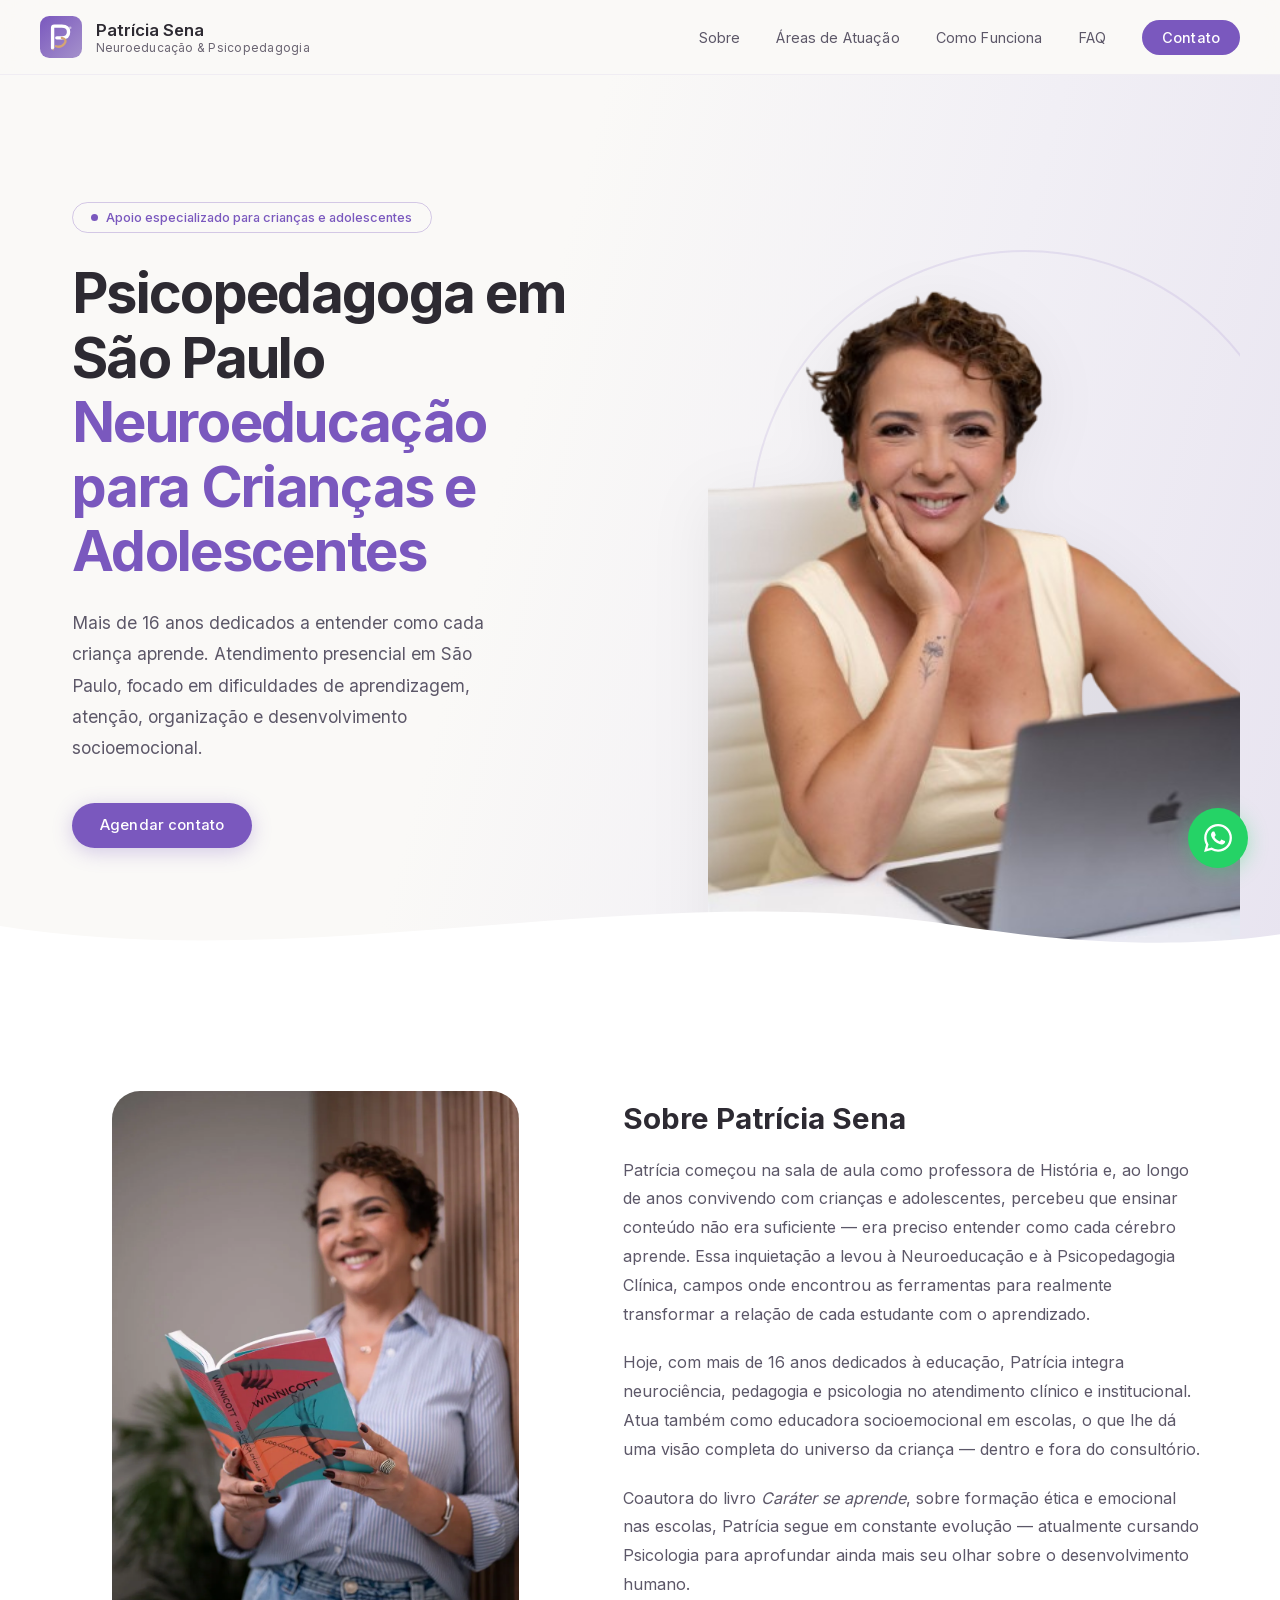
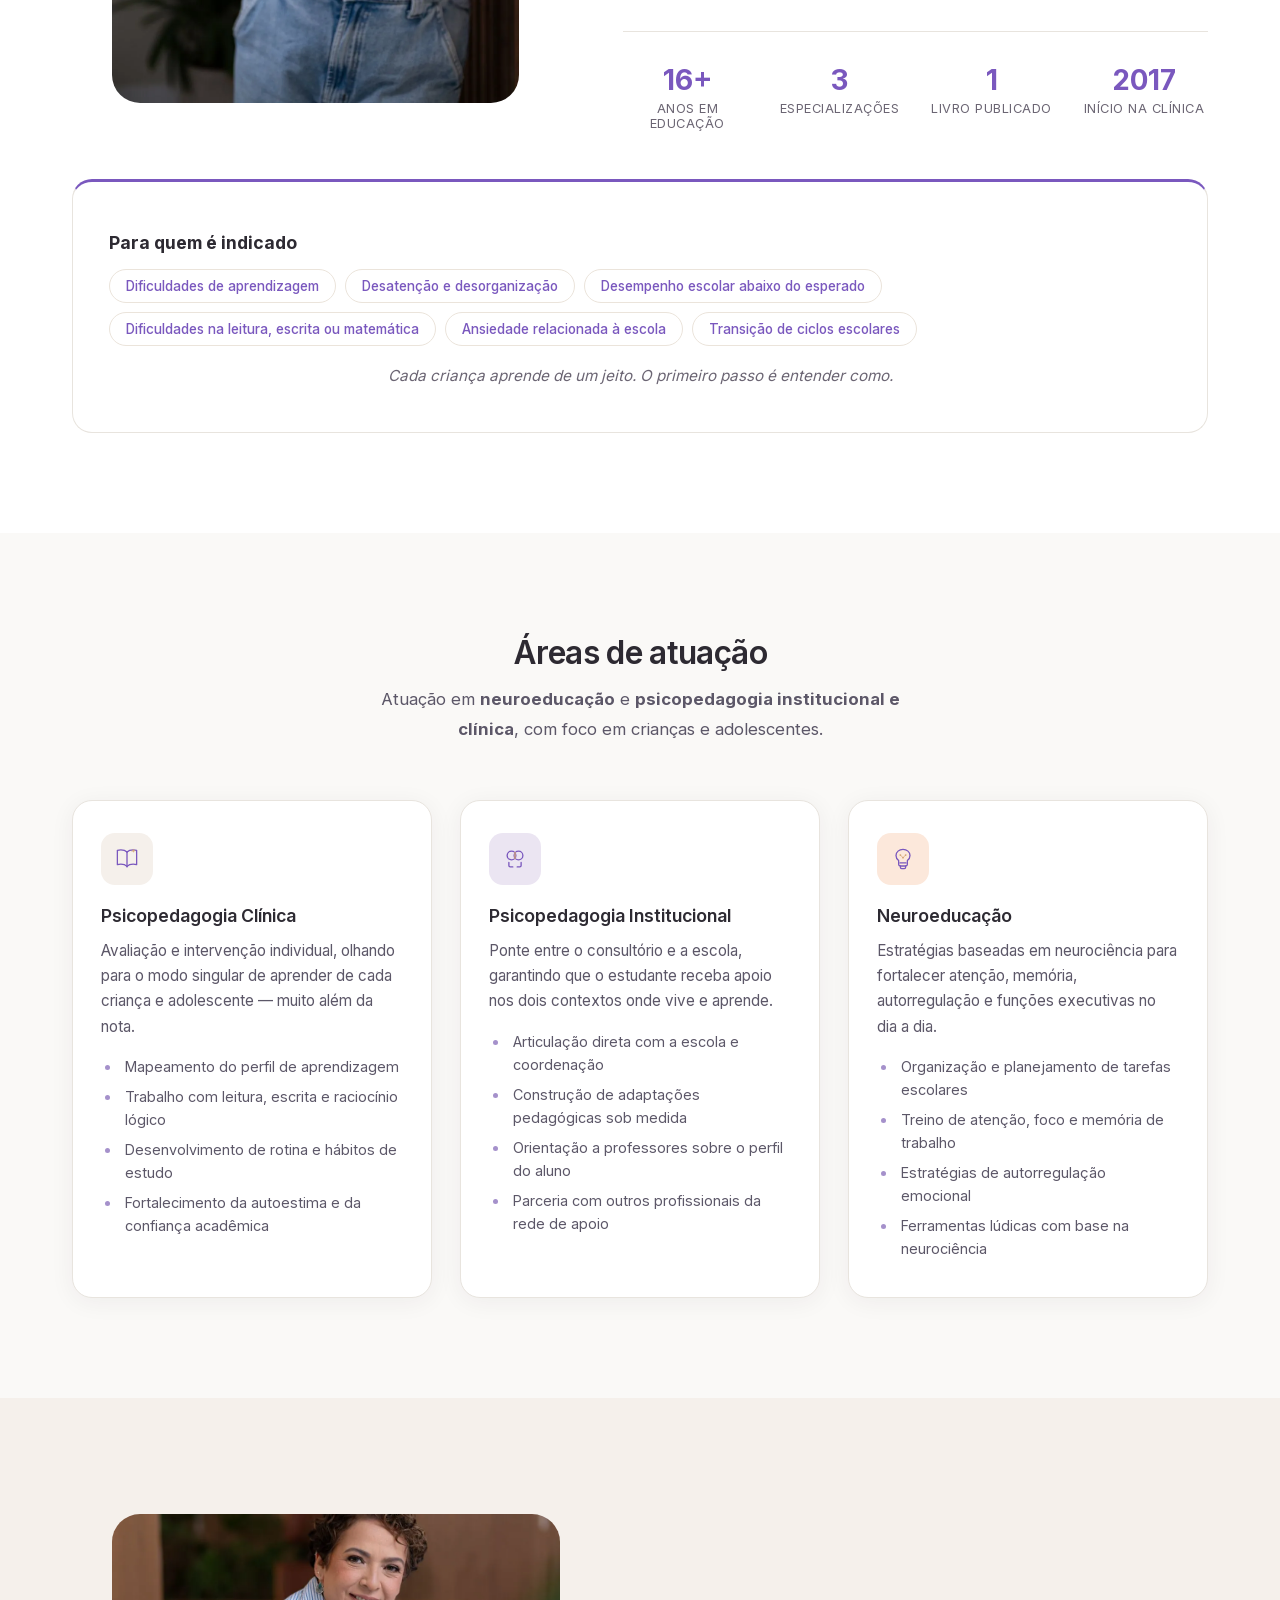
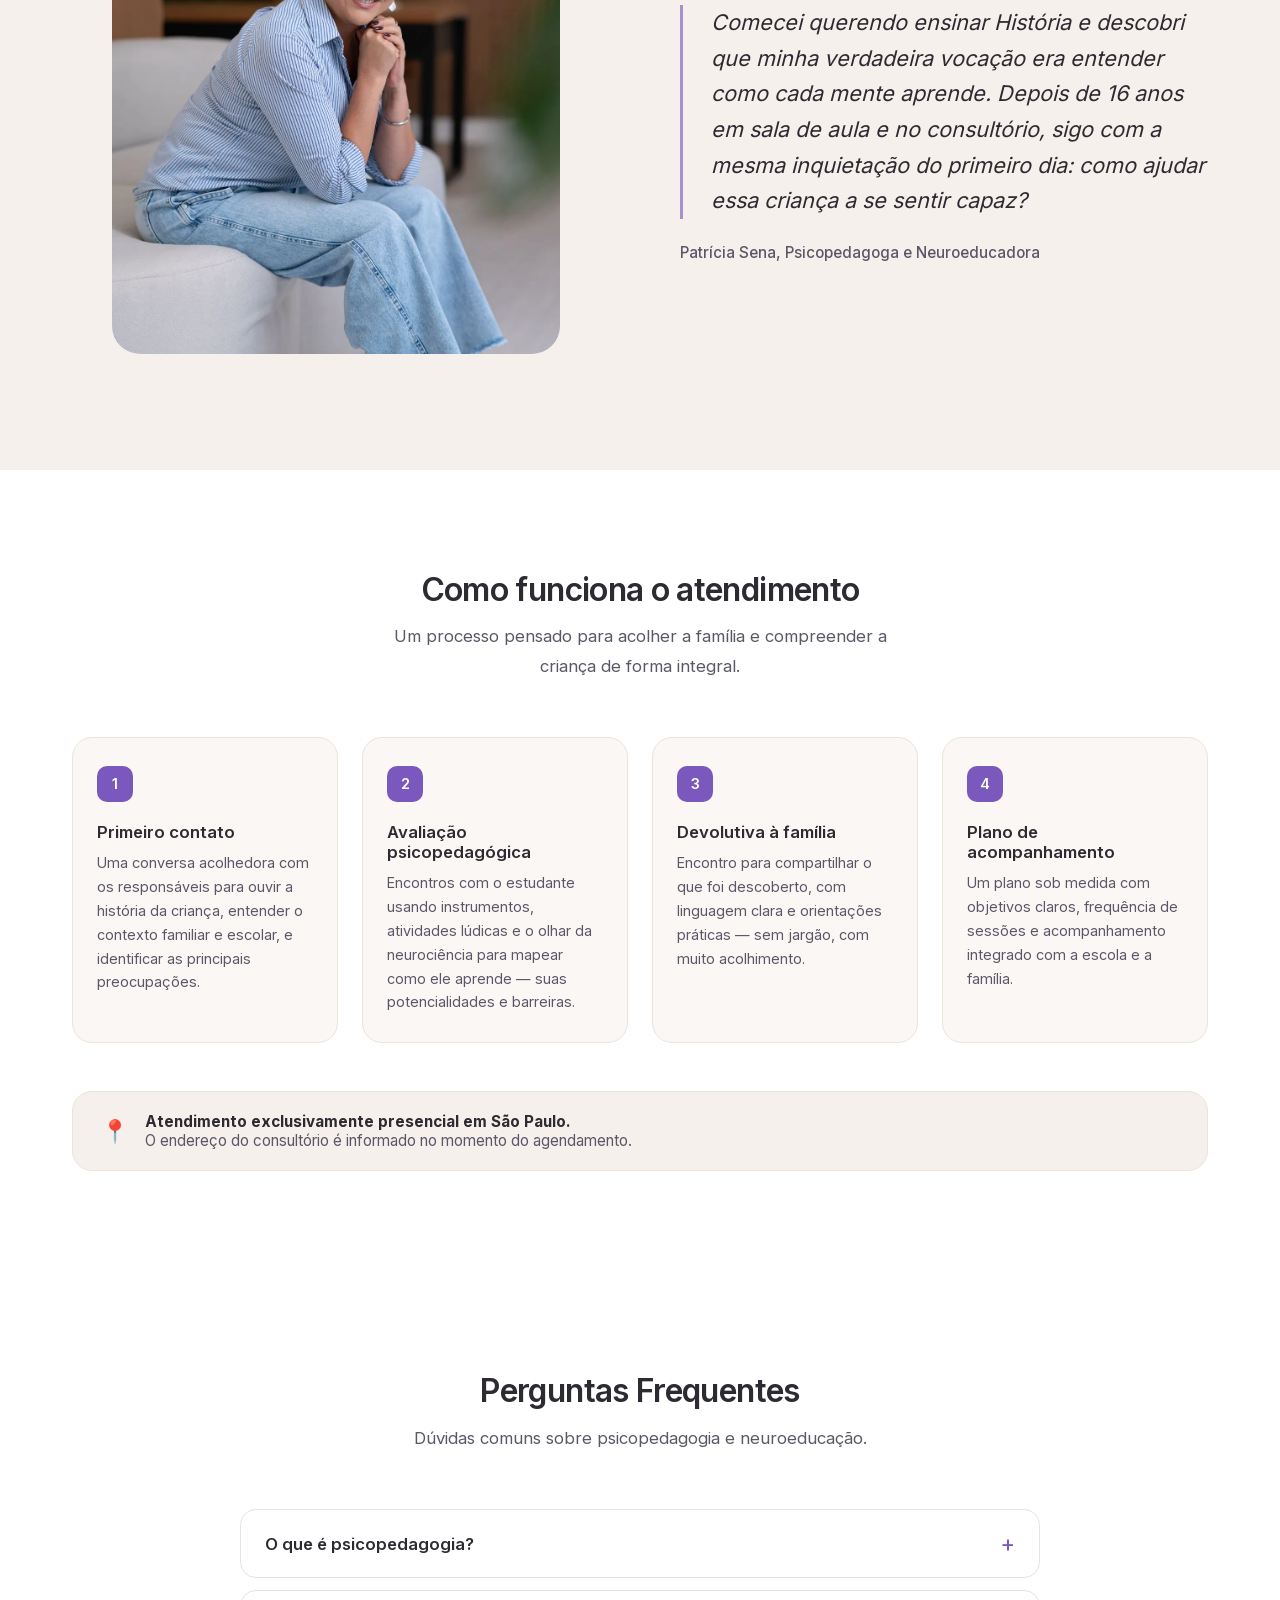
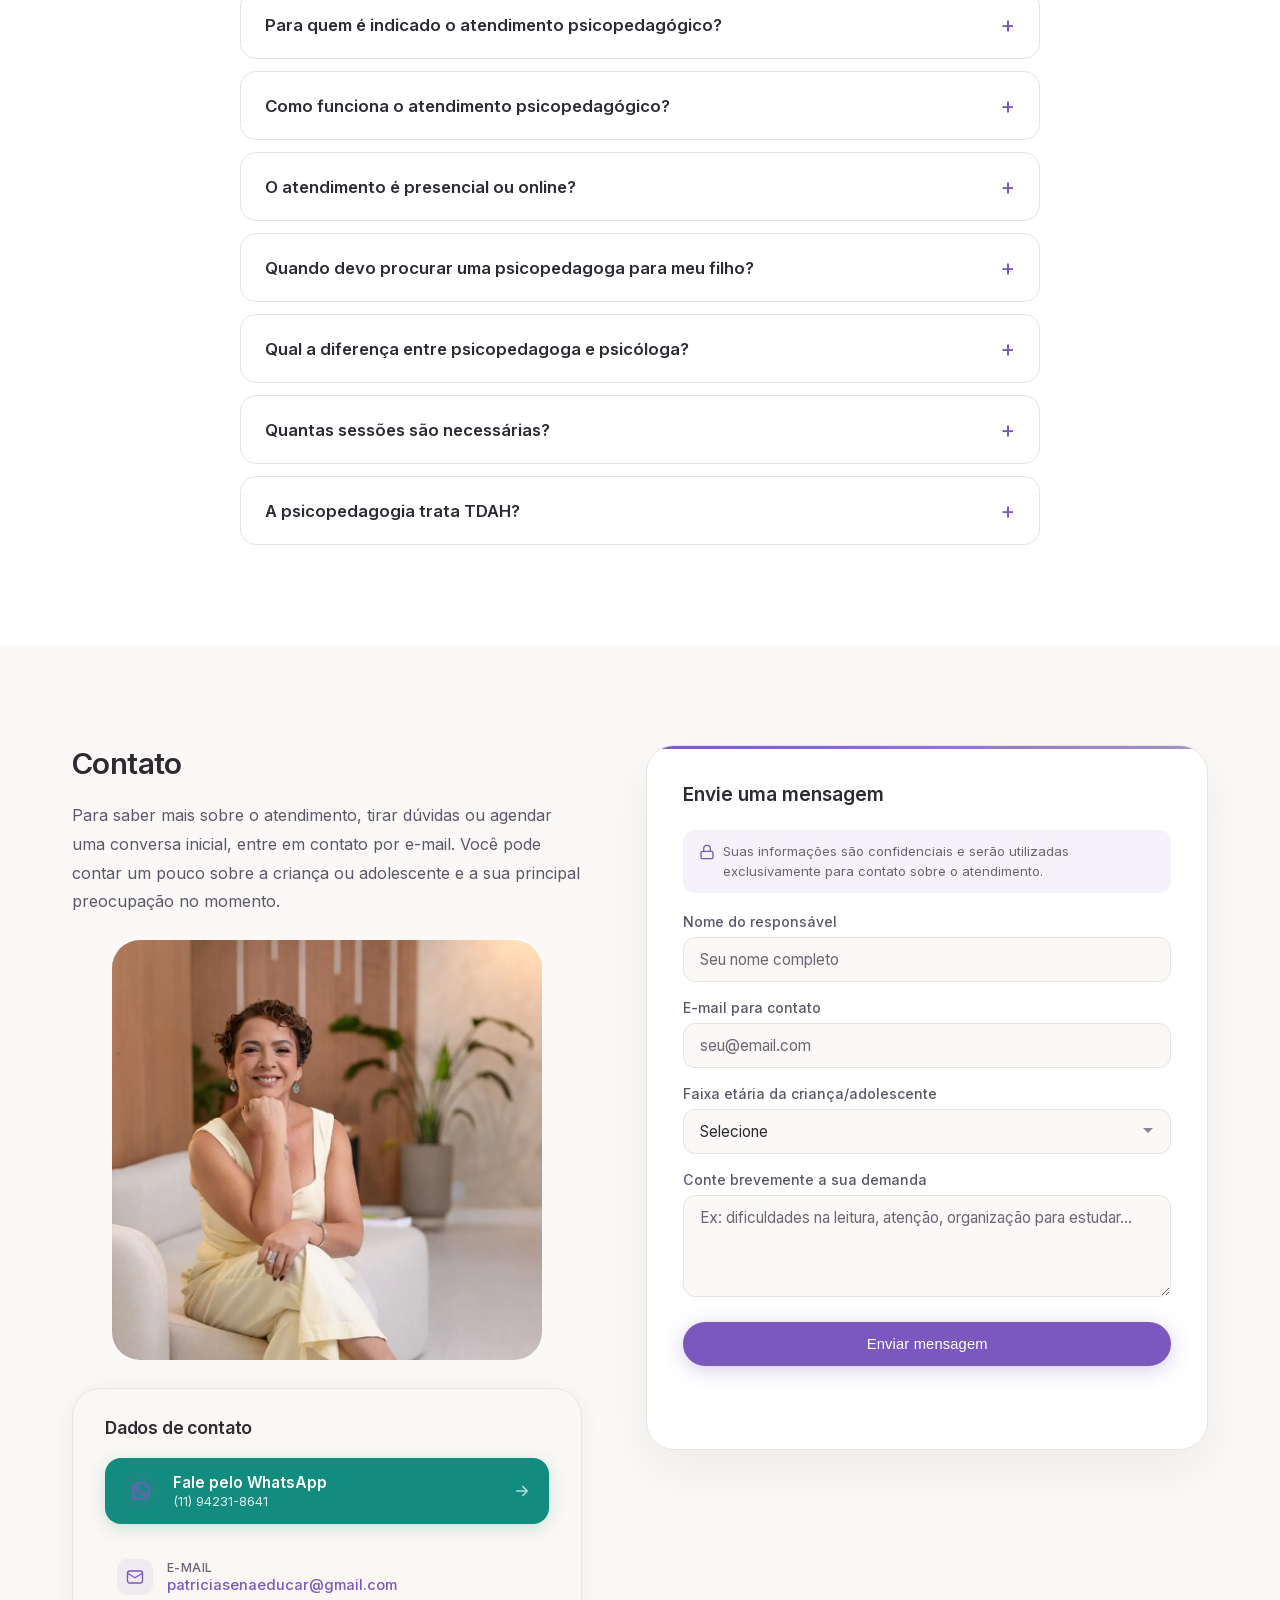
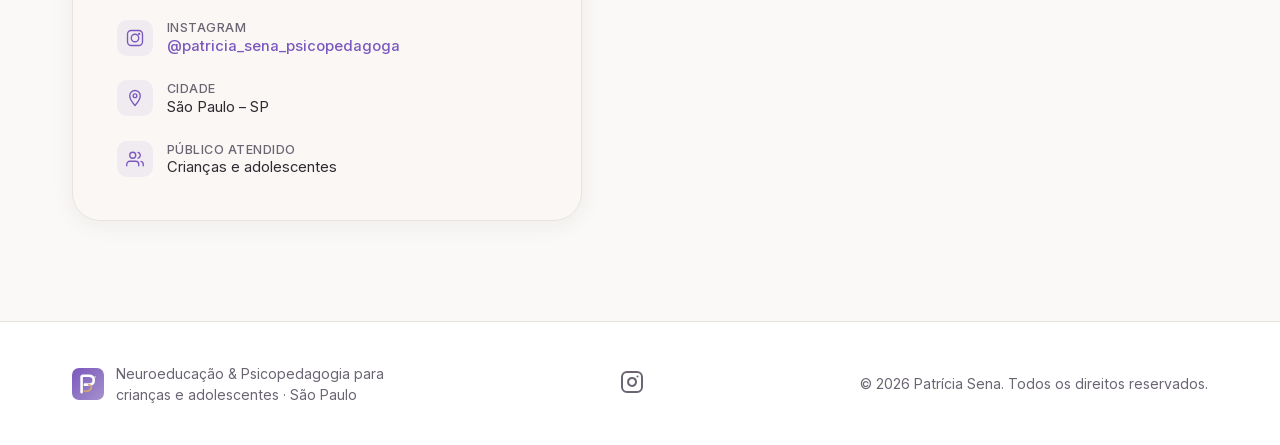
==== commit 2d797cd3: "feat(contact): add privacy reassurance note to contact form Co-Authored-By: Claude Opus 4.6 (1M cont" ====
--- a/index.html
+++ b/index.html
@@ -736,6 +736,10 @@
           <div class="contact-form-wrapper">
               <div class="contact-form-card">
                   <h3>Envie uma mensagem</h3>
+                  <p class="form-privacy-note">
+                    <svg xmlns="http://www.w3.org/2000/svg" width="16" height="16" viewBox="0 0 24 24" fill="none" stroke="currentColor" stroke-width="2" stroke-linecap="round" stroke-linejoin="round" aria-hidden="true"><rect x="3" y="11" width="18" height="11" rx="2" ry="2"/><path d="M7 11V7a5 5 0 0 1 10 0v4"/></svg>
+                    Suas informações são confidenciais e serão utilizadas exclusivamente para contato sobre o atendimento.
+                  </p>
                   <form class="contact-form" id="contact-form">
 
                       <div class="form-group">
--- a/style.css
+++ b/style.css
@@ -1112,6 +1112,24 @@
   background: var(--gradient-primary);
 }
 
+.form-privacy-note {
+  display: flex;
+  align-items: flex-start;
+  gap: 0.5rem;
+  font-size: 0.82rem;
+  color: var(--text-muted);
+  background: var(--primary-soft);
+  padding: 0.75rem 1rem;
+  border-radius: var(--radius-sm);
+  margin: 0 0 1.25rem;
+  line-height: 1.5;
+}
+.form-privacy-note svg {
+  flex-shrink: 0;
+  margin-top: 0.1rem;
+  color: var(--primary);
+}
+
 .contact-form-card h3 {
   margin: 0 0 1.5rem;
   font-size: 1.2rem;
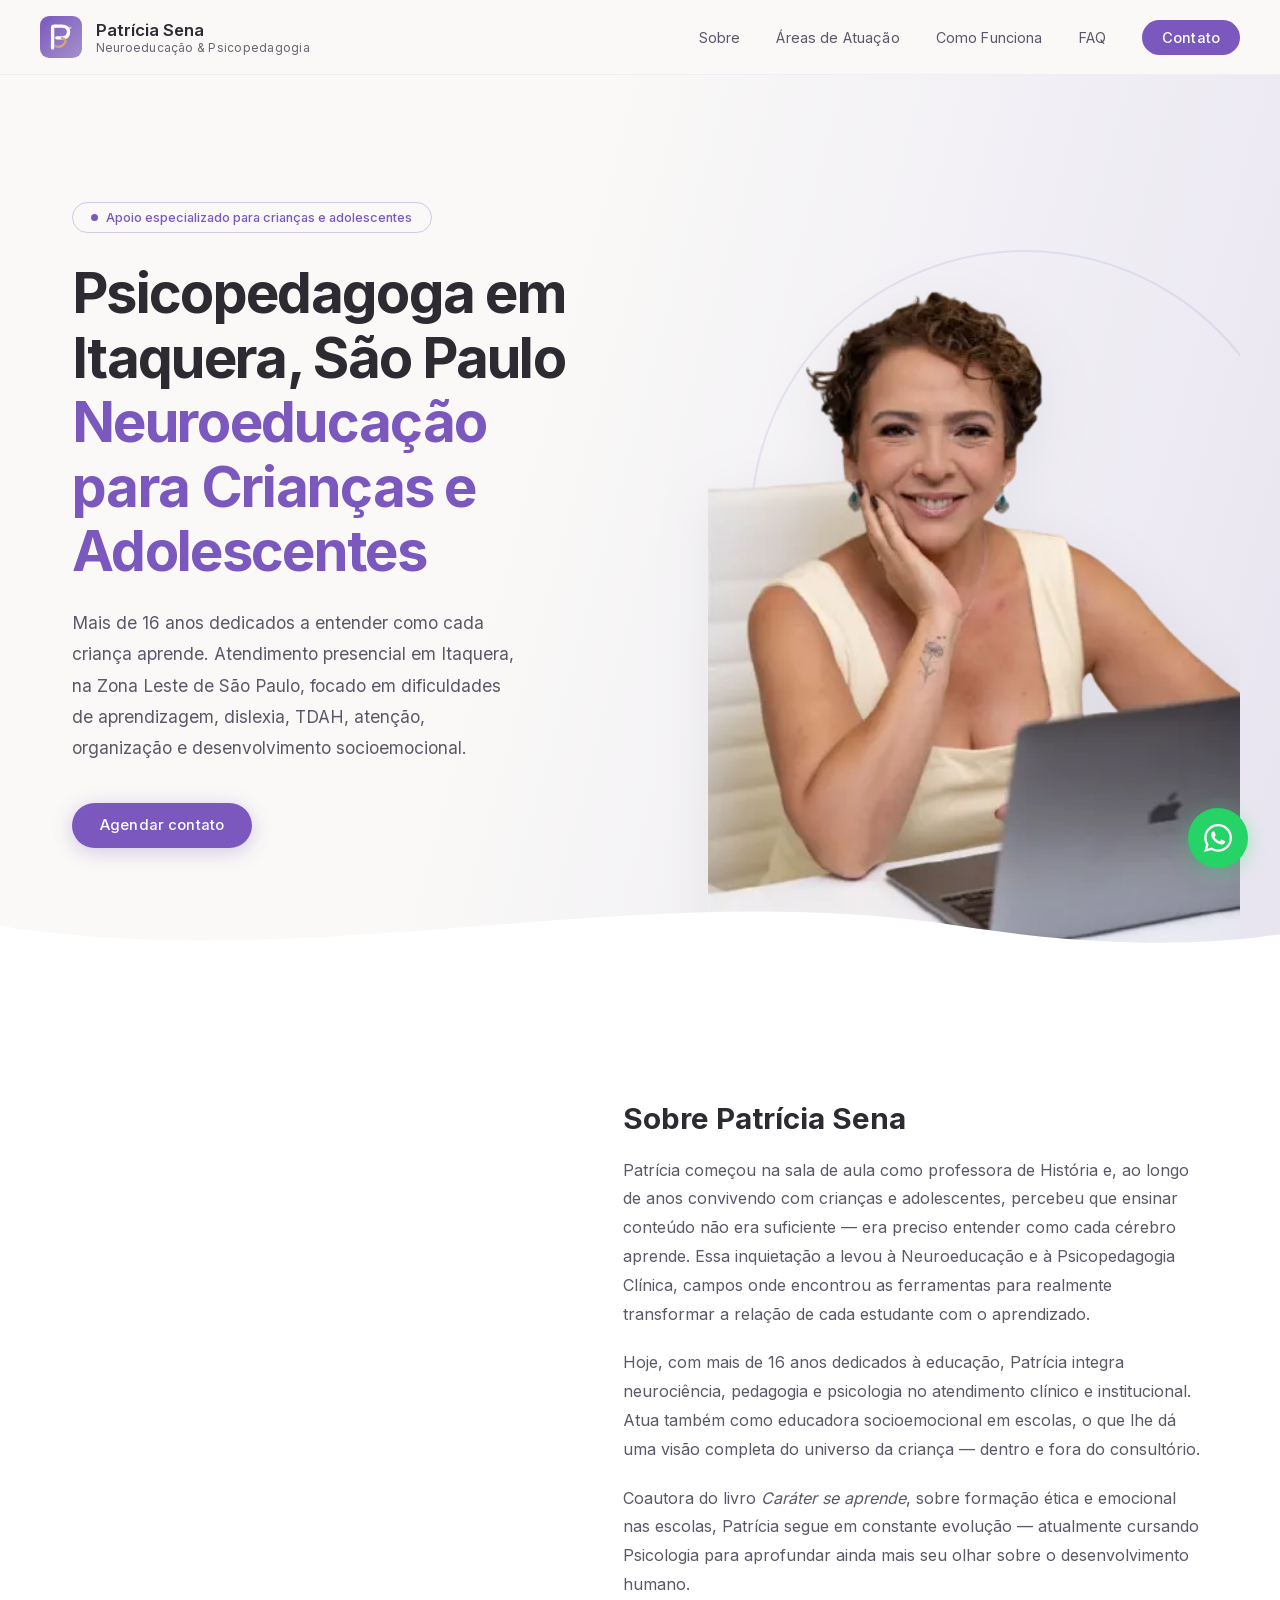
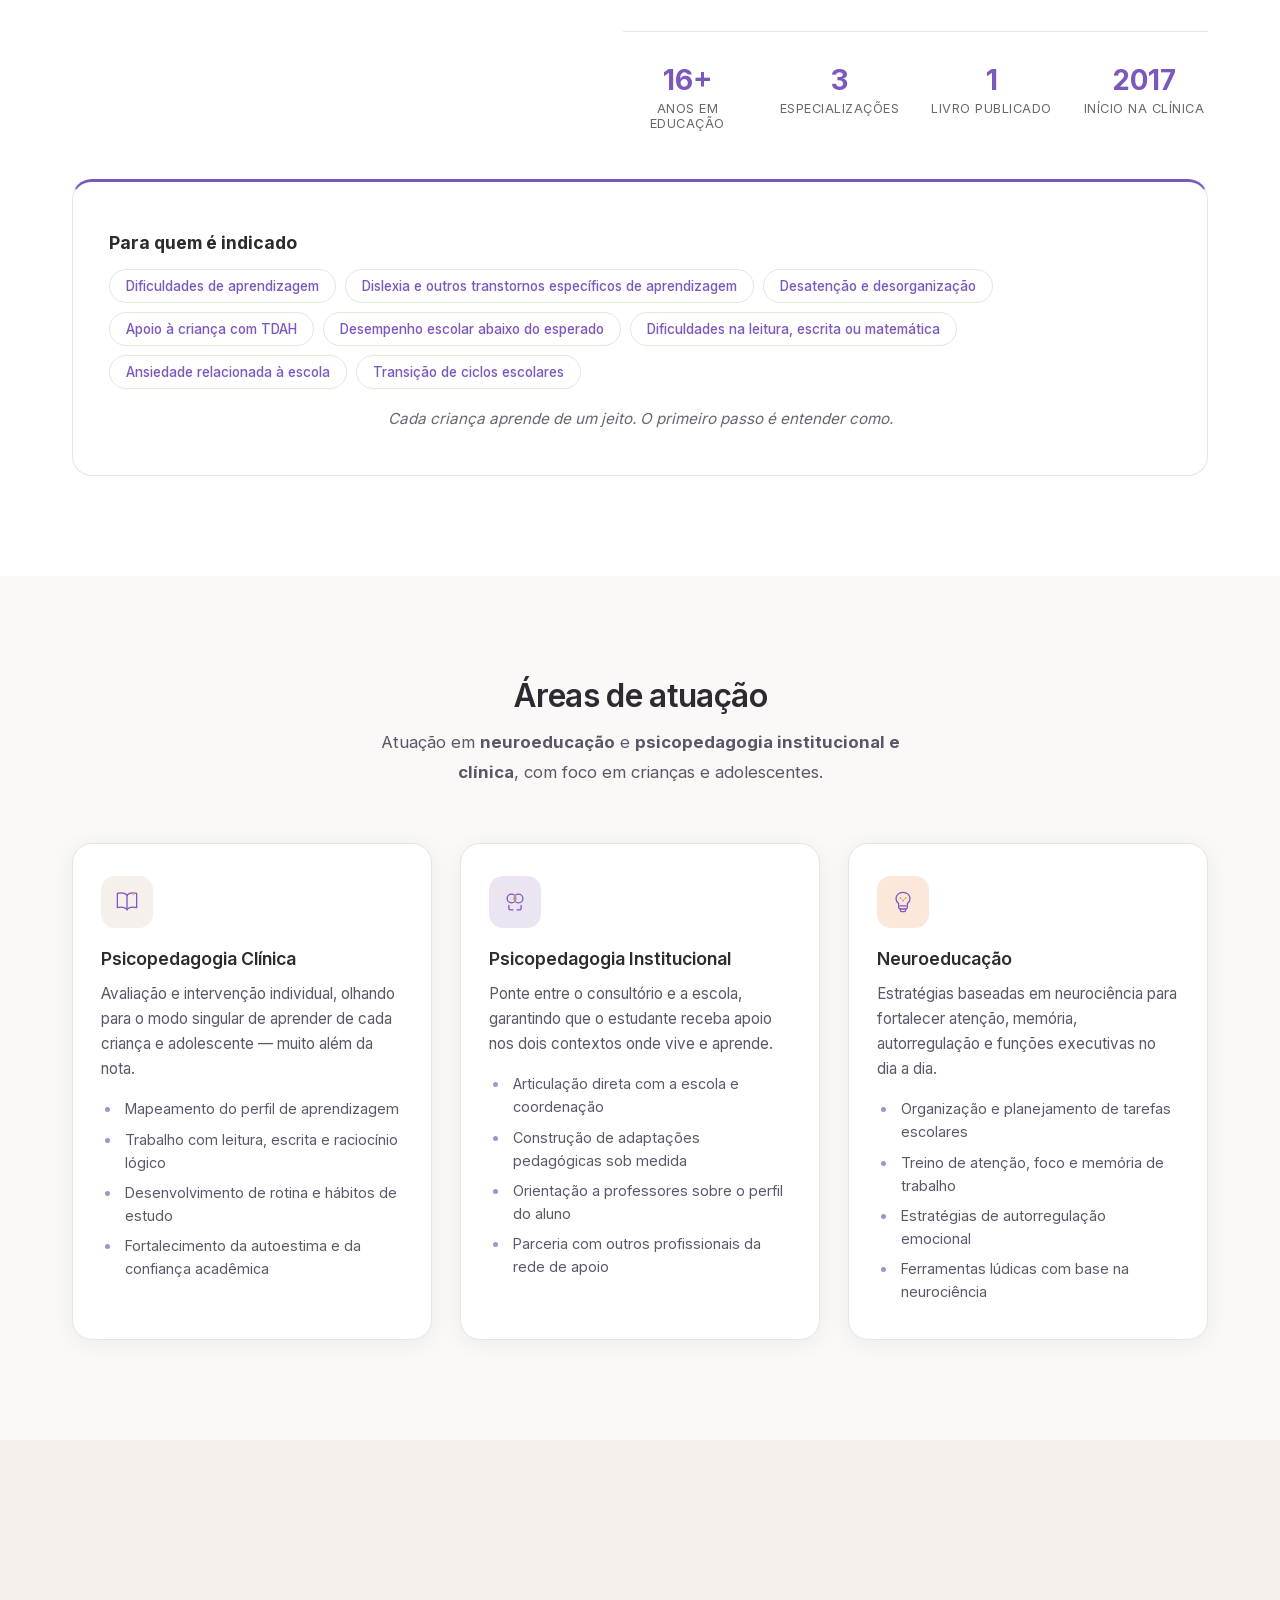
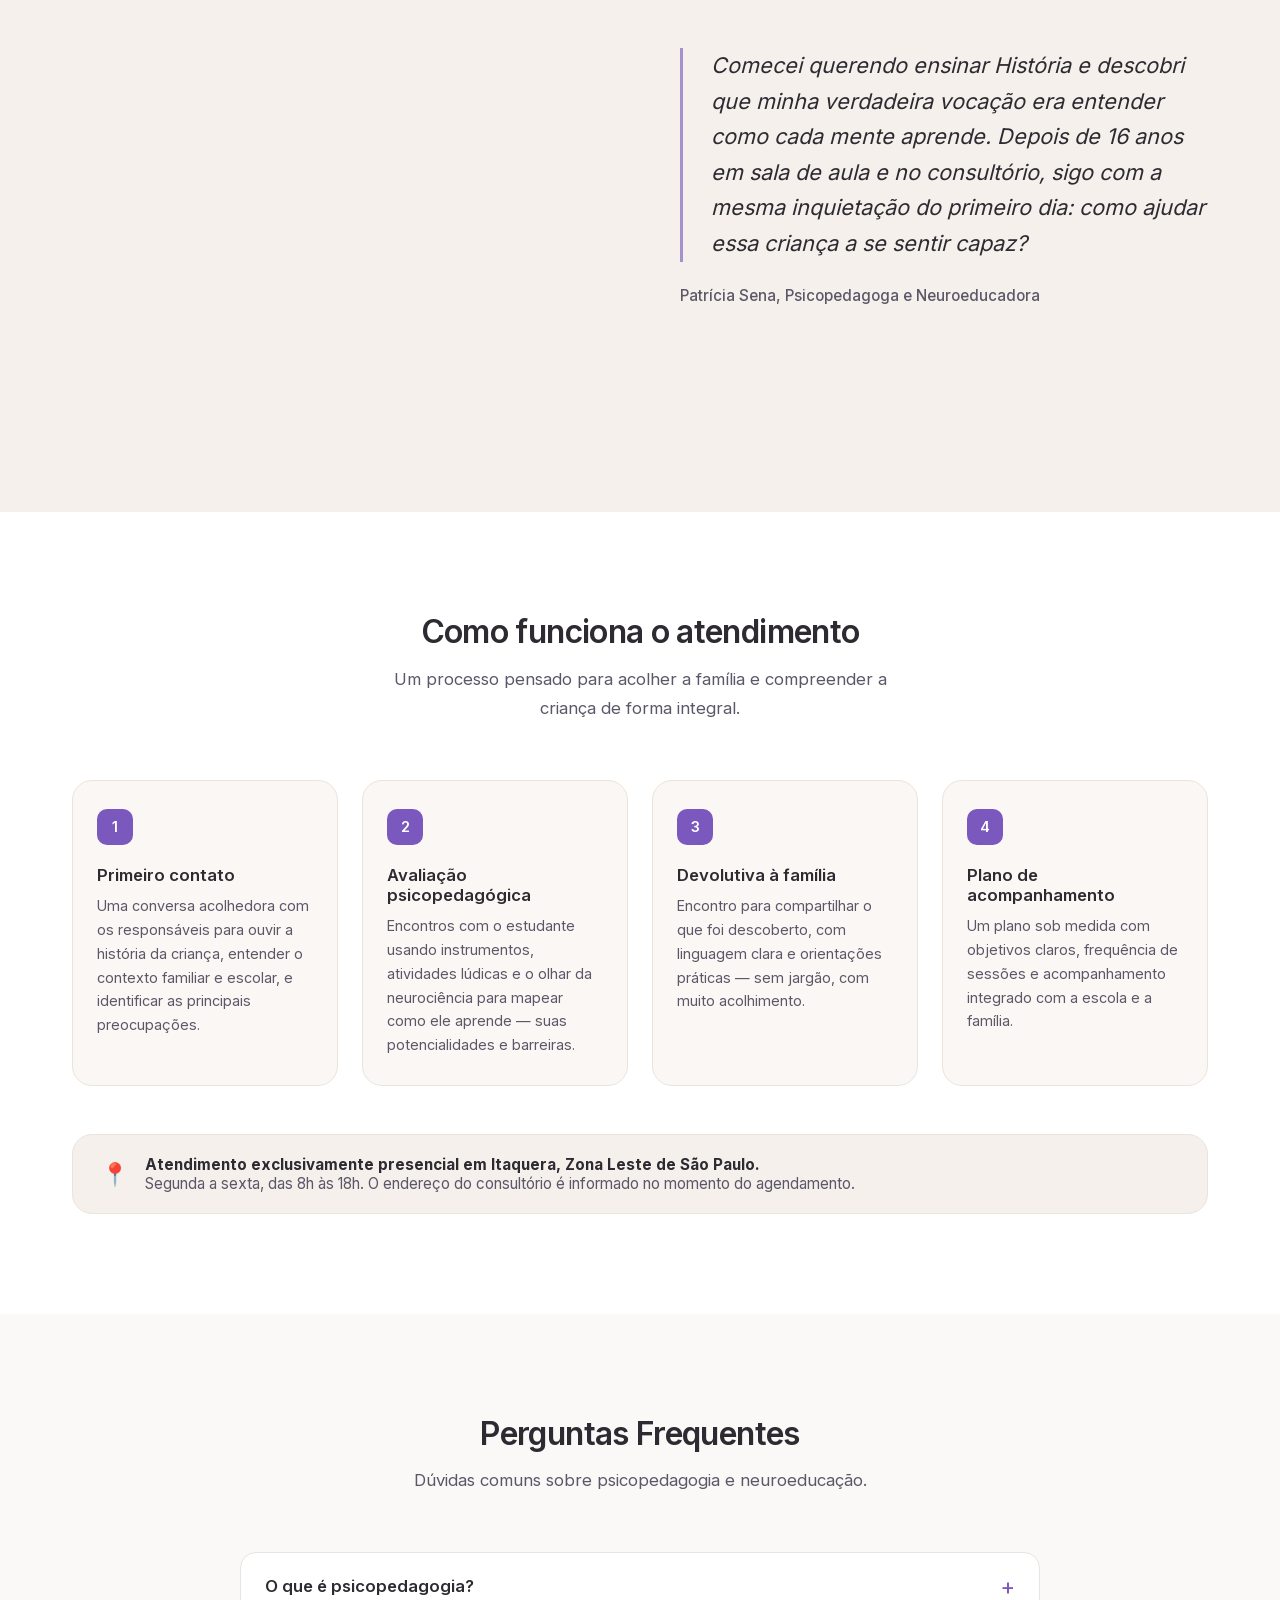
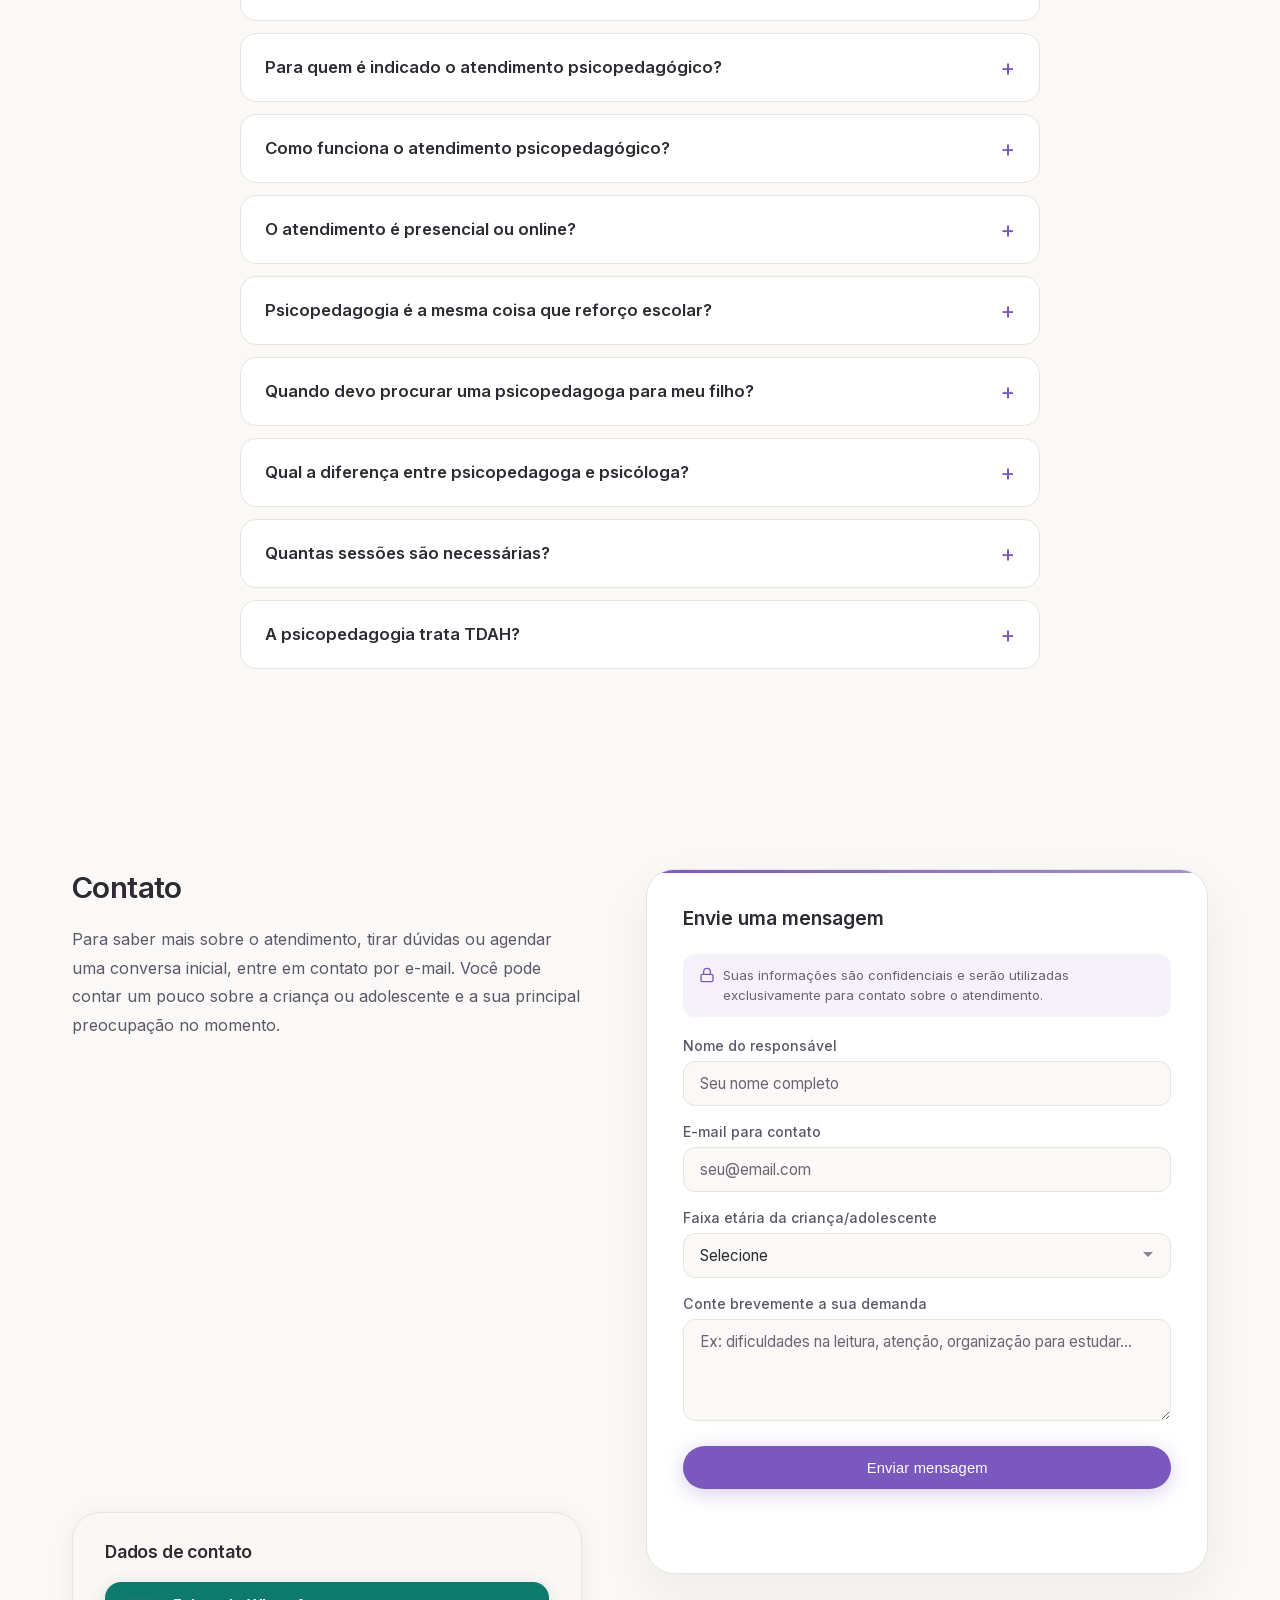
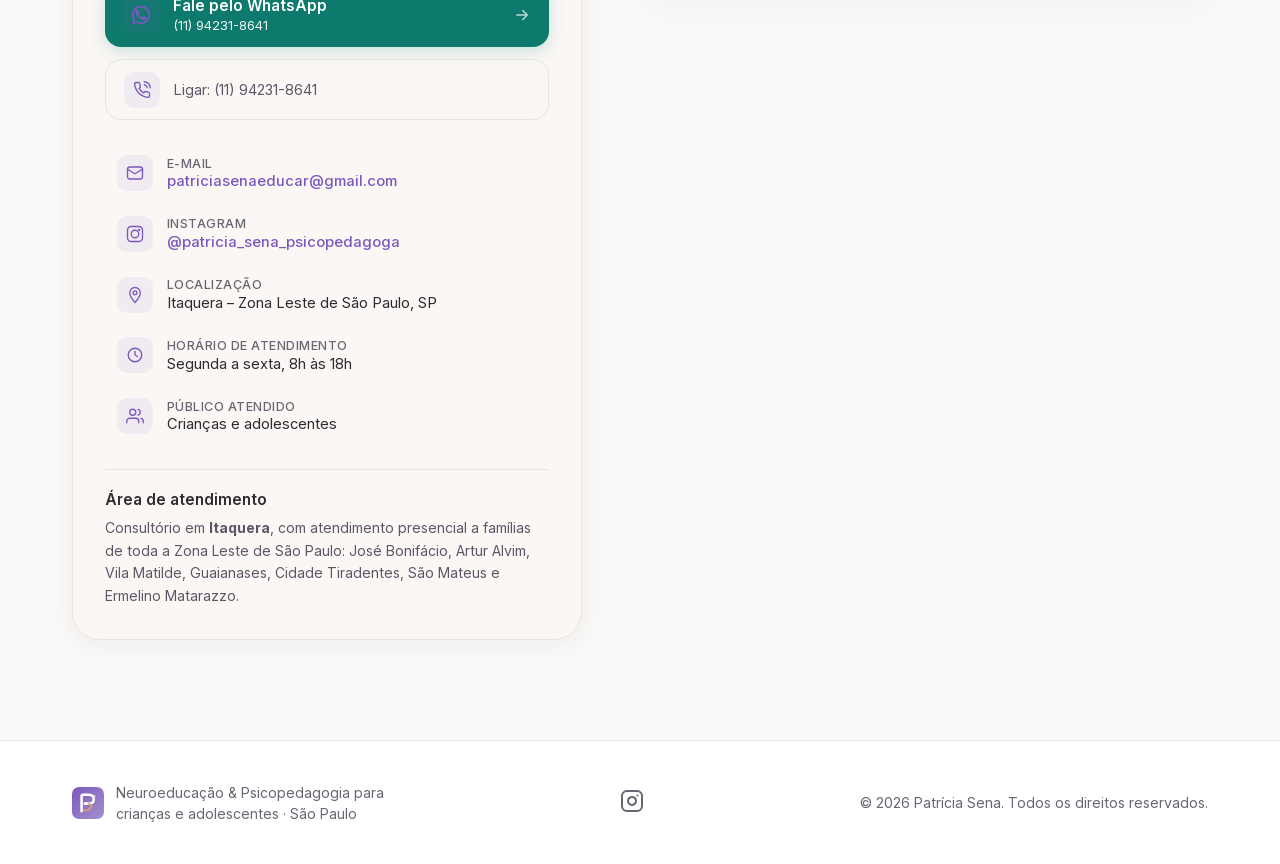
==== commit 7a3d9729: "fix(seo): repair hero picture, close content gaps Full audit in docs/seo-audit-2026-08-04.md. Lighth" ====
--- a/index.html
+++ b/index.html
@@ -1,13 +1,13 @@
 <!DOCTYPE html>
-<html lang="pt-BR" itemscope itemtype="https://schema.org/WebPage">
+<html lang="pt-BR">
 <head>
   <meta charset="UTF-8" />
   <meta name="viewport" content="width=device-width, initial-scale=1.0" />
 
   <!-- SEO Basico -->
-  <title>Psicopedagoga em São Paulo | Patrícia Sena - Neuroeducação e Psicopedagogia</title>
-  <meta name="description" content="Psicopedagoga em São Paulo especializada em neuroeducação para crianças e adolescentes. Atendimento de dificuldades de aprendizagem, TDAH, dislexia, desatenção e desenvolvimento socioemocional. Agende uma consulta!">
-  <meta name="keywords" content="psicopedagoga São Paulo, neuroeducação, psicopedagogia clínica, dificuldades de aprendizagem, TDAH, dislexia, psicopedagoga infantil, avaliação psicopedagógica, reforço escolar SP, tratamento dislexia, psicopedagoga SP zona sul, atendimento psicopedagógico, psicopedagoga zona leste, psicopedagoga Itaquera">
+  <title>Psicopedagoga em São Paulo (Itaquera) | Patrícia Sena</title>
+  <meta name="description" content="Psicopedagoga em Itaquera, Zona Leste de São Paulo: avaliação e apoio para TDAH, dislexia e dificuldades de aprendizagem. Fale pelo WhatsApp.">
+  <meta name="keywords" content="psicopedagoga São Paulo, psicopedagoga Itaquera, psicopedagoga zona leste, neuroeducação, psicopedagogia clínica, dificuldades de aprendizagem, TDAH, dislexia, psicopedagoga infantil, avaliação psicopedagógica, tratamento dislexia, atendimento psicopedagógico">
   <meta name="author" content="Patrícia Sena">
   <meta name="robots" content="index, follow, max-image-preview:large, max-snippet:-1, max-video-preview:-1">
   <meta name="googlebot" content="index, follow">
@@ -25,8 +25,8 @@
   <meta property="og:type" content="website">
   <meta property="og:locale" content="pt_BR">
   <meta property="og:site_name" content="Patrícia Sena - Psicopedagoga">
-  <meta property="og:title" content="Psicopedagoga em São Paulo | Patrícia Sena - Neuroeducação">
-  <meta property="og:description" content="Psicopedagoga especializada em neuroeducação para crianças e adolescentes. Atendimento de dificuldades de aprendizagem, TDAH, dislexia e desatenção em São Paulo.">
+  <meta property="og:title" content="Psicopedagoga em São Paulo (Itaquera) | Patrícia Sena">
+  <meta property="og:description" content="Psicopedagoga em Itaquera, Zona Leste de São Paulo: avaliação e apoio para TDAH, dislexia e dificuldades de aprendizagem. Fale pelo WhatsApp.">
   <meta property="og:url" content="https://patriciasenapsi.com.br/">
   <meta property="og:image" content="https://patriciasenapsi.com.br/og-image.jpg">
   <meta property="og:image:width" content="1200">
@@ -35,8 +35,8 @@
 
   <!-- Twitter Cards -->
   <meta name="twitter:card" content="summary_large_image">
-  <meta name="twitter:title" content="Psicopedagoga em São Paulo | Patrícia Sena">
-  <meta name="twitter:description" content="Neuroeducação e psicopedagogia para crianças e adolescentes. Atendimento especializado em dificuldades de aprendizagem.">
+  <meta name="twitter:title" content="Psicopedagoga em São Paulo (Itaquera) | Patrícia Sena">
+  <meta name="twitter:description" content="Neuroeducação e psicopedagogia para crianças e adolescentes na Zona Leste de São Paulo. Apoio em TDAH, dislexia e dificuldades de aprendizagem.">
   <meta name="twitter:image" content="https://patriciasenapsi.com.br/og-image.jpg">
 
   <!-- Favicon e icones -->
@@ -62,8 +62,35 @@
   <!-- Preconnect para performance -->
   <link rel="dns-prefetch" href="https://wa.me">
 
+  <!-- Preload dos recursos criticos para o LCP -->
+  <!-- Apenas inter-latin.woff2: o subset latin-ext comeca em U+0100 e nao cobre nenhum acento pt-BR -->
+  <link rel="preload" as="font" type="font/woff2" href="fonts/inter-latin.woff2" crossorigin>
+  <link rel="preload" as="image" href="fotos/patricia-sena-atendimento-hero.webp" type="image/webp" fetchpriority="high">
+
   <!-- CSS -->
   <link rel="stylesheet" href="style.css" />
+
+  <!-- Sem JS o toggle do menu nao funciona: deixa a lista sempre visivel e esconde o botao -->
+  <noscript>
+    <style>
+      @media (max-width: 768px) {
+        .nav-toggle { display: none !important; }
+        .nav-list {
+          position: static !important;
+          opacity: 1 !important;
+          pointer-events: auto !important;
+          transform: none !important;
+          margin-top: 0.5rem !important;
+          box-shadow: none !important;
+          border: 0 !important;
+          background: transparent !important;
+          padding: 0 !important;
+          flex-direction: row !important;
+          flex-wrap: wrap !important;
+        }
+      }
+    </style>
+  </noscript>
 
   <!-- Schema.org JSON-LD (Dados Estruturados) -->
   <script type="application/ld+json">
@@ -86,11 +113,6 @@
           "addressRegion": "SP",
           "addressCountry": "BR"
         },
-        "geo": {
-          "@type": "GeoCoordinates",
-          "latitude": "-23.5396",
-          "longitude": "-46.4539"
-        },
         "areaServed": [
           {
             "@type": "City",
@@ -118,6 +140,11 @@
         "jobTitle": "Psicopedagoga e Neuroeducadora",
         "description": "Psicopedagoga e neuroeducadora com mais de 16 anos dedicados à educação de crianças e adolescentes. Formada em História, pós-graduada em Neuroeducação e Psicopedagogia Clínica, com atuação clínica e institucional desde 2017. Coautora do livro Caráter se aprende. Atualmente cursando Psicologia para aprofundar sua compreensão do desenvolvimento humano.",
         "url": "https://patriciasenapsi.com.br",
+        "image": "https://patriciasenapsi.com.br/fotos/patricia-sena-livro-winnicott.webp",
+        "telephone": "+55-11-94231-8641",
+        "sameAs": [
+          "https://www.instagram.com/patricia_sena_psicopedagoga"
+        ],
         "worksFor": {
           "@id": "https://patriciasenapsi.com.br/#business"
         },
@@ -144,19 +171,41 @@
           {
             "@type": "EducationalOccupationalCredential",
             "credentialCategory": "Licenciatura",
-            "name": "Licenciatura em História"
+            "name": "Licenciatura em História",
+            "recognizedBy": {
+              "@type": "CollegeOrUniversity",
+              "name": "Universidade Camilo Castelo Branco"
+            }
           },
           {
             "@type": "EducationalOccupationalCredential",
             "credentialCategory": "Pós-graduação",
-            "name": "Neuroeducação"
+            "name": "Neuroeducação",
+            "recognizedBy": {
+              "@type": "CollegeOrUniversity",
+              "name": "Instituto de Neuroeducação - FACON"
+            }
           },
           {
             "@type": "EducationalOccupationalCredential",
             "credentialCategory": "Pós-graduação",
-            "name": "Psicopedagogia Clínica"
+            "name": "Psicopedagogia Clínica",
+            "recognizedBy": {
+              "@type": "CollegeOrUniversity",
+              "name": "Faculdade da Aldeia de Carapicuíba - FALC"
+            }
           }
         ]
+      },
+      {
+        "@type": "Book",
+        "@id": "https://patriciasenapsi.com.br/#livro-carater-se-aprende",
+        "name": "Caráter se aprende",
+        "about": "Formação ética e emocional nas escolas",
+        "inLanguage": "pt-BR",
+        "author": {
+          "@id": "https://patriciasenapsi.com.br/#person"
+        }
       },
       {
         "@type": "Service",
@@ -203,6 +252,23 @@
         "inLanguage": "pt-BR"
       },
       {
+        "@type": "WebPage",
+        "@id": "https://patriciasenapsi.com.br/#webpage",
+        "url": "https://patriciasenapsi.com.br/",
+        "name": "Psicopedagoga em São Paulo (Itaquera) | Patrícia Sena",
+        "description": "Psicopedagoga em Itaquera, Zona Leste de São Paulo: avaliação e apoio para TDAH, dislexia e dificuldades de aprendizagem.",
+        "isPartOf": {
+          "@id": "https://patriciasenapsi.com.br/#website"
+        },
+        "about": {
+          "@id": "https://patriciasenapsi.com.br/#business"
+        },
+        "primaryImageOfPage": "https://patriciasenapsi.com.br/og-image.jpg",
+        "datePublished": "2025-12-01",
+        "dateModified": "2026-08-04",
+        "inLanguage": "pt-BR"
+      },
+      {
         "@type": "FAQPage",
         "@id": "https://patriciasenapsi.com.br/#faq",
         "mainEntity": [
@@ -219,7 +285,7 @@
             "name": "Para quem é indicado o atendimento psicopedagógico?",
             "acceptedAnswer": {
               "@type": "Answer",
-              "text": "O atendimento é indicado para crianças e adolescentes com dificuldades de aprendizagem, desatenção e desorganização, desempenho escolar abaixo do esperado, dificuldades na leitura, escrita ou matemática, ansiedade relacionada à escola e transição de ciclos escolares."
+              "text": "O atendimento é indicado para crianças e adolescentes com dificuldades de aprendizagem, dislexia e outros transtornos específicos de aprendizagem, desatenção e desorganização, desempenho escolar abaixo do esperado, dificuldades na leitura, escrita ou matemática, ansiedade relacionada à escola e transição de ciclos escolares."
             }
           },
           {
@@ -235,7 +301,15 @@
             "name": "O atendimento é presencial ou online?",
             "acceptedAnswer": {
               "@type": "Answer",
-              "text": "O atendimento é exclusivamente presencial em São Paulo. O endereço do consultório é informado no momento do agendamento."
+              "text": "O atendimento é exclusivamente presencial em Itaquera, na Zona Leste de São Paulo, atendendo também bairros vizinhos como José Bonifácio, Artur Alvim, Vila Matilde, Guaianases, Cidade Tiradentes, São Mateus e Ermelino Matarazzo. O endereço exato do consultório é informado no momento do agendamento. O horário de atendimento é de segunda a sexta, das 8h às 18h."
+            }
+          },
+          {
+            "@type": "Question",
+            "name": "Psicopedagogia é a mesma coisa que reforço escolar?",
+            "acceptedAnswer": {
+              "@type": "Answer",
+              "text": "Não. O reforço escolar reensina o conteúdo que a criança não aprendeu na aula. A psicopedagogia investiga por que ela não está aprendendo — como ela processa informação, onde a leitura, a escrita ou o raciocínio travam — e constrói estratégias para destravar esse processo. O foco não é a matéria da prova, é o modo de aprender."
             }
           },
           {
@@ -283,7 +357,7 @@
   <!-- HEADER / NAV -->
   <header class="header" role="banner">
     <div class="container header-inner">
-      <a href="/" class="logo" aria-label="Patrícia Sena - Ir para o início">
+      <a href="/" class="logo" aria-label="Patrícia Sena, Neuroeducação &amp; Psicopedagogia — ir para o início">
         <div class="logo-mark" aria-hidden="true">
           <svg xmlns="http://www.w3.org/2000/svg" viewBox="0 0 100 100" width="42" height="42" aria-hidden="true">
             <defs>
@@ -328,13 +402,14 @@
         <div class="hero-content">
           <span class="hero-pill">Apoio especializado para crianças e adolescentes</span>
           <h1 id="hero-titulo">
-            Psicopedagoga em São Paulo <br>
+            Psicopedagoga em Itaquera, São Paulo <br>
             <span class="hero-highlight">Neuroeducação para Crianças e Adolescentes</span>
           </h1>
           <p class="hero-subtitle">
             Mais de 16 anos dedicados a entender como cada criança aprende.
-            Atendimento presencial em São Paulo, focado em dificuldades de aprendizagem,
-            atenção, organização e desenvolvimento socioemocional.
+            Atendimento presencial em Itaquera, na Zona Leste de São Paulo, focado em
+            dificuldades de aprendizagem, dislexia, TDAH, atenção, organização e
+            desenvolvimento socioemocional.
           </p>
           <div class="hero-actions">
             <a href="#contato" class="btn btn-primary">Agendar contato</a>
@@ -344,16 +419,14 @@
         <div class="hero-image-wrapper">
           <div class="hero-circle-decoration" aria-hidden="true"></div>
           <div class="hero-image">
-            <img
             <picture>
               <source srcset="fotos/patricia-sena-atendimento-hero.webp" type="image/webp">
               <img
                 src="fotos/patricia-sena-atendimento-hero.png"
-                alt="Patrícia Sena, psicopedagoga e neuroeducadora, em seu consultório em São Paulo"
-                title="Patrícia Sena - Psicopedagoga e Neuroeducadora"
+                alt="Patrícia Sena, psicopedagoga e neuroeducadora, em seu consultório em Itaquera, São Paulo"
                 loading="eager"
-                width="600"
-                height="520"
+                width="407"
+                height="612"
                 fetchpriority="high"
               >
             </picture>
@@ -375,14 +448,18 @@
         <div class="about-grid">
           <figure class="about-image">
             <picture>
-              <source srcset="fotos/patricia-sena-livro-winnicott.webp" type="image/webp">
+              <source
+                type="image/webp"
+                srcset="fotos/patricia-sena-livro-winnicott-400w.webp 400w,
+                        fotos/patricia-sena-livro-winnicott-700w.webp 700w,
+                        fotos/patricia-sena-livro-winnicott.webp 1065w"
+                sizes="(max-width: 768px) calc(100vw - 2.5rem), 500px">
               <img
                 src="fotos/patricia-sena-livro-winnicott.jpeg"
                 alt="Patrícia Sena segurando livro de Winnicott, demonstrando seu embasamento teórico em psicopedagogia"
-                title="Patrícia Sena - Fundamentação teórica e prática"
                 loading="lazy"
-                width="500"
-                height="500"
+                width="1065"
+                height="1600"
                 decoding="async"
               >
             </picture>
@@ -424,7 +501,9 @@
           <h3>Para quem é indicado</h3>
           <ul class="chip-list">
             <li>Dificuldades de aprendizagem</li>
+            <li>Dislexia e outros transtornos específicos de aprendizagem</li>
             <li>Desatenção e desorganização</li>
+            <li>Apoio à criança com TDAH</li>
             <li>Desempenho escolar abaixo do esperado</li>
             <li>Dificuldades na leitura, escrita ou matemática</li>
             <li>Ansiedade relacionada à escola</li>
@@ -526,14 +605,18 @@
       <div class="container quote-grid">
         <figure class="quote-image">
           <picture>
-            <source srcset="fotos/patricia-sena-psicopedagoga.webp" type="image/webp">
+            <source
+              type="image/webp"
+              srcset="fotos/patricia-sena-psicopedagoga-400w.webp 400w,
+                      fotos/patricia-sena-psicopedagoga-700w.webp 700w,
+                      fotos/patricia-sena-psicopedagoga.webp 1065w"
+              sizes="(max-width: 768px) calc(100vw - 2.5rem), 500px">
             <img
               src="fotos/patricia-sena-psicopedagoga.jpeg"
               alt="Patrícia Sena em ambiente acolhedor, transmitindo confiança e empatia"
-              title="Patrícia Sena - Acolhimento e conexão"
               loading="lazy"
-              width="500"
-              height="440"
+              width="1065"
+              height="1600"
               decoding="async"
             >
           </picture>
@@ -597,15 +680,15 @@
 
         <div class="info-banner">
           <p>
-            <strong>Atendimento exclusivamente presencial em São Paulo.</strong><br>
-            O endereço do consultório é informado no momento do agendamento.
+            <strong>Atendimento exclusivamente presencial em Itaquera, Zona Leste de São Paulo.</strong><br>
+            Segunda a sexta, das 8h às 18h. O endereço do consultório é informado no momento do agendamento.
           </p>
         </div>
       </div>
     </section>
 
     <!-- FAQ -->
-    <section id="faq" class="section section-alt">
+    <section id="faq" class="section">
       <div class="container">
         <header class="section-header">
           <h2>Perguntas Frequentes</h2>
@@ -618,7 +701,7 @@
           </details>
           <details class="faq-item">
             <summary class="faq-question">Para quem é indicado o atendimento psicopedagógico?</summary>
-            <div class="faq-answer"><p>O atendimento é indicado para crianças e adolescentes com dificuldades de aprendizagem, desatenção e desorganização, desempenho escolar abaixo do esperado, dificuldades na leitura, escrita ou matemática, ansiedade relacionada à escola e transição de ciclos escolares.</p></div>
+            <div class="faq-answer"><p>O atendimento é indicado para crianças e adolescentes com dificuldades de aprendizagem, dislexia e outros transtornos específicos de aprendizagem, desatenção e desorganização, desempenho escolar abaixo do esperado, dificuldades na leitura, escrita ou matemática, ansiedade relacionada à escola e transição de ciclos escolares.</p></div>
           </details>
           <details class="faq-item">
             <summary class="faq-question">Como funciona o atendimento psicopedagógico?</summary>
@@ -626,7 +709,11 @@
           </details>
           <details class="faq-item">
             <summary class="faq-question">O atendimento é presencial ou online?</summary>
-            <div class="faq-answer"><p>O atendimento é exclusivamente presencial em São Paulo. O endereço do consultório é informado no momento do agendamento.</p></div>
+            <div class="faq-answer"><p>O atendimento é exclusivamente presencial em Itaquera, na Zona Leste de São Paulo, atendendo também bairros vizinhos como José Bonifácio, Artur Alvim, Vila Matilde, Guaianases, Cidade Tiradentes, São Mateus e Ermelino Matarazzo. O endereço exato do consultório é informado no momento do agendamento. O horário de atendimento é de segunda a sexta, das 8h às 18h.</p></div>
+          </details>
+          <details class="faq-item">
+            <summary class="faq-question">Psicopedagogia é a mesma coisa que reforço escolar?</summary>
+            <div class="faq-answer"><p>Não. O reforço escolar reensina o conteúdo que a criança não aprendeu na aula. A psicopedagogia investiga por que ela não está aprendendo — como ela processa informação, onde a leitura, a escrita ou o raciocínio travam — e constrói estratégias para destravar esse processo. O foco não é a matéria da prova, é o modo de aprender.</p></div>
           </details>
           <details class="faq-item">
             <summary class="faq-question">Quando devo procurar uma psicopedagoga para meu filho?</summary>
@@ -661,14 +748,18 @@
 
           <figure class="contact-photo">
             <picture>
-              <source srcset="fotos/patricia-sena-consultorio.webp" type="image/webp">
+              <source
+                type="image/webp"
+                srcset="fotos/patricia-sena-consultorio-400w.webp 400w,
+                        fotos/patricia-sena-consultorio-700w.webp 700w,
+                        fotos/patricia-sena-consultorio.webp 1065w"
+                sizes="(max-width: 768px) calc(100vw - 2.5rem), 500px">
               <img
                 src="fotos/patricia-sena-consultorio.jpeg"
-                alt="Patrícia Sena em seu consultório, sentada no sofá com postura acolhedora"
-                title="Entre em contato com Patrícia Sena"
+                alt="Patrícia Sena em seu consultório em Itaquera, sentada no sofá com postura acolhedora"
                 loading="lazy"
-                width="500"
-                height="280"
+                width="1065"
+                height="1600"
                 decoding="async"
               >
             </picture>
@@ -677,7 +768,7 @@
           <address class="contact-card">
             <h3>Dados de contato</h3>
 
-            <a href="https://wa.me/5511942318641?text=Ol%C3%A1%2C%20gostaria%20de%20saber%20mais%20sobre%20o%20atendimento%20psicopedag%C3%B3gico" target="_blank" rel="noopener noreferrer" class="contact-whatsapp-cta" aria-label="Enviar mensagem no WhatsApp">
+            <a href="https://wa.me/5511942318641?text=Ol%C3%A1%2C%20gostaria%20de%20saber%20mais%20sobre%20o%20atendimento%20psicopedag%C3%B3gico" target="_blank" rel="noopener noreferrer" class="contact-whatsapp-cta">
               <span class="contact-icon contact-icon--whatsapp">
                 <svg width="22" height="22" viewBox="0 0 24 24" fill="none" aria-hidden="true"><path d="M17.472 14.382c-.297-.149-1.758-.867-2.03-.967-.273-.099-.471-.148-.67.15-.197.297-.767.966-.94 1.164-.173.199-.347.223-.644.075-.297-.15-1.255-.463-2.39-1.475-.883-.788-1.48-1.761-1.653-2.059-.173-.297-.018-.458.13-.606.134-.133.298-.347.446-.52.149-.174.198-.298.298-.497.099-.198.05-.371-.025-.52-.075-.149-.669-1.612-.916-2.207-.242-.579-.487-.5-.669-.51l-.57-.01c-.198 0-.52.074-.792.372-.272.297-1.04 1.016-1.04 2.479 0 1.462 1.065 2.875 1.213 3.074.149.198 2.096 3.2 5.077 4.487.709.306 1.262.489 1.694.625.712.227 1.36.195 1.871.118.571-.085 1.758-.719 2.006-1.413.248-.694.248-1.289.173-1.413-.074-.124-.272-.198-.57-.347z" fill="currentColor"/><path d="M12 2C6.477 2 2 6.477 2 12c0 1.89.525 3.66 1.438 5.168L2 22l4.832-1.438A9.955 9.955 0 0012 22c5.523 0 10-4.477 10-10S17.523 2 12 2zm0 18.2a8.16 8.16 0 01-4.29-1.21l-.308-.183-2.87.853.853-2.87-.183-.308A8.16 8.16 0 013.8 12 8.2 8.2 0 0112 3.8 8.2 8.2 0 0120.2 12 8.2 8.2 0 0112 20.2z" fill="currentColor"/></svg>
               </span>
@@ -688,6 +779,13 @@
               <svg class="contact-whatsapp-arrow" width="18" height="18" viewBox="0 0 24 24" fill="none" aria-hidden="true"><path d="M5 12h14M13 6l6 6-6 6" stroke="currentColor" stroke-width="2" stroke-linecap="round" stroke-linejoin="round"/></svg>
             </a>
 
+            <a href="tel:+5511942318641" class="contact-tel-cta">
+              <span class="contact-icon">
+                <svg width="18" height="18" viewBox="0 0 24 24" fill="none" aria-hidden="true"><path d="M15.05 5A5 5 0 0119 8.95M15.05 1A9 9 0 0123 8.94m-1 7.98v3a2 2 0 01-2.18 2 19.79 19.79 0 01-8.63-3.07 19.5 19.5 0 01-6-6A19.79 19.79 0 012.12 4.18 2 2 0 014.11 2h3a2 2 0 012 1.72c.13.96.36 1.9.7 2.81a2 2 0 01-.45 2.11L8.09 9.91a16 16 0 006 6l1.27-1.27a2 2 0 012.11-.45c.9.34 1.85.57 2.81.7A2 2 0 0122 16.92z" stroke="currentColor" stroke-width="1.8" stroke-linecap="round" stroke-linejoin="round"/></svg>
+              </span>
+              <span>Ligar: (11) 94231-8641</span>
+            </a>
+
             <ul class="contact-list">
               <li>
                 <span class="contact-icon">
@@ -695,7 +793,7 @@
                 </span>
                 <div class="contact-item-content">
                   <span class="contact-label">E-mail</span>
-                  <a href="mailto:patriciasenaeducar@gmail.com" aria-label="Enviar e-mail">
+                  <a href="mailto:patriciasenaeducar@gmail.com">
                     patriciasenaeducar@gmail.com
                   </a>
                 </div>
@@ -706,7 +804,7 @@
                 </span>
                 <div class="contact-item-content">
                   <span class="contact-label">Instagram</span>
-                  <a href="https://www.instagram.com/patricia_sena_psicopedagoga" target="_blank" rel="noopener noreferrer" aria-label="Perfil no Instagram">
+                  <a href="https://www.instagram.com/patricia_sena_psicopedagoga" target="_blank" rel="noopener noreferrer">
                     @patricia_sena_psicopedagoga
                   </a>
                 </div>
@@ -716,8 +814,17 @@
                   <svg width="18" height="18" viewBox="0 0 24 24" fill="none" aria-hidden="true"><path d="M12 2C8.13 2 5 5.13 5 9c0 5.25 7 13 7 13s7-7.75 7-13c0-3.87-3.13-7-7-7z" stroke="currentColor" stroke-width="1.8"/><circle cx="12" cy="9" r="2.5" stroke="currentColor" stroke-width="1.8"/></svg>
                 </span>
                 <div class="contact-item-content">
-                  <span class="contact-label">Cidade</span>
-                  <span>São Paulo – SP</span>
+                  <span class="contact-label">Localização</span>
+                  <span>Itaquera – Zona Leste de São Paulo, SP</span>
+                </div>
+              </li>
+              <li>
+                <span class="contact-icon">
+                  <svg width="18" height="18" viewBox="0 0 24 24" fill="none" aria-hidden="true"><circle cx="12" cy="12" r="9" stroke="currentColor" stroke-width="1.8"/><path d="M12 7v5l3.5 2" stroke="currentColor" stroke-width="1.8" stroke-linecap="round" stroke-linejoin="round"/></svg>
+                </span>
+                <div class="contact-item-content">
+                  <span class="contact-label">Horário de atendimento</span>
+                  <span>Segunda a sexta, 8h às 18h</span>
                 </div>
               </li>
               <li>
@@ -730,6 +837,15 @@
                 </div>
               </li>
             </ul>
+
+            <div class="service-area">
+              <h4>Área de atendimento</h4>
+              <p>
+                Consultório em <strong>Itaquera</strong>, com atendimento presencial a famílias de
+                toda a Zona Leste de São Paulo: José Bonifácio, Artur Alvim, Vila Matilde,
+                Guaianases, Cidade Tiradentes, São Mateus e Ermelino Matarazzo.
+              </p>
+            </div>
           </address>
         </div>
 
@@ -740,7 +856,16 @@
                     <svg xmlns="http://www.w3.org/2000/svg" width="16" height="16" viewBox="0 0 24 24" fill="none" stroke="currentColor" stroke-width="2" stroke-linecap="round" stroke-linejoin="round" aria-hidden="true"><rect x="3" y="11" width="18" height="11" rx="2" ry="2"/><path d="M7 11V7a5 5 0 0 1 10 0v4"/></svg>
                     Suas informações são confidenciais e serão utilizadas exclusivamente para contato sobre o atendimento.
                   </p>
-                  <form class="contact-form" id="contact-form">
+                  <!-- action/method garantem que o envio funcione mesmo se o JS falhar; o fetch abaixo e progressive enhancement -->
+                  <form class="contact-form" id="contact-form"
+                        action="https://formulario.renato-tadeu-figueiredo.workers.dev"
+                        method="POST">
+
+                      <!-- Honeypot: invisivel para humanos, preenchido por bots. Rejeitar no Worker quando nao vazio. -->
+                      <div class="form-honeypot" aria-hidden="true">
+                          <label for="website">Website</label>
+                          <input type="text" id="website" name="website" tabindex="-1" autocomplete="off">
+                      </div>
 
                       <div class="form-group">
                           <label for="nome">Nome do responsável</label>
@@ -772,51 +897,11 @@
                           Enviar mensagem
                       </button>
 
-                      <p id="form-message" style="margin-top: 0.75rem; font-size: 0.85rem; text-align: center;"></p>
+                      <p id="form-message" role="status" aria-live="polite" aria-atomic="true"></p>
                   </form>
               </div>
           </div>
 
-          <script>
-              document.getElementById('contact-form').addEventListener('submit', async (e) => {
-                  e.preventDefault();
-
-                  const submitBtn = document.getElementById('submit-btn');
-                  const formMessage = document.getElementById('form-message');
-                  const form = e.target;
-
-                  // Desabilitar botao durante envio
-                  submitBtn.disabled = true;
-                  submitBtn.textContent = 'Enviando...';
-                  formMessage.textContent = '';
-
-                  try {
-                      const formData = new FormData(form);
-
-                      // IMPORTANTE: Troque pela URL do seu Worker
-                      const response = await fetch('https://formulario.renato-tadeu-figueiredo.workers.dev', {
-                          method: 'POST',
-                          body: formData,
-                      });
-
-                      const result = await response.json();
-
-                      if (result.success) {
-                          formMessage.style.color = '#22c55e';
-                          formMessage.textContent = 'Mensagem enviada com sucesso! Entraremos em contato em breve.';
-                          form.reset();
-                      } else {
-                          throw new Error(result.message);
-                      }
-                  } catch (error) {
-                      formMessage.style.color = '#ef4444';
-                      formMessage.textContent = 'Erro ao enviar mensagem. Tente novamente ou entre em contato por e-mail.';
-                  } finally {
-                      submitBtn.disabled = false;
-                      submitBtn.textContent = 'Enviar mensagem';
-                  }
-              });
-          </script>
       </div>
     </section>
   </main>
@@ -898,6 +983,68 @@
         navToggle.focus();
       }
     });
+
+    // Esconde o botao flutuante do WhatsApp quando o botao de envio do formulario
+    // esta na tela, para que o float nao cubra nem roube o toque do CTA principal.
+    // Observamos o proprio botao (threshold 0): a secao #contato e mais alta que a
+    // viewport, entao qualquer threshold baseado nela nunca dispararia no mobile.
+    const whatsappFloat = document.querySelector('.whatsapp-float');
+    const submitButton = document.getElementById('submit-btn');
+
+    if (whatsappFloat && submitButton && 'IntersectionObserver' in window) {
+      new IntersectionObserver(([entry]) => {
+        whatsappFloat.classList.toggle('is-hidden', entry.isIntersecting);
+      }, { threshold: 0 }).observe(submitButton);
+    }
+
+    // Envio do formulario de contato via fetch (progressive enhancement).
+    // Sem JS, o form faz POST nativo para o mesmo endpoint via action/method.
+    document.getElementById('contact-form').addEventListener('submit', async (e) => {
+      e.preventDefault();
+
+      const submitBtn = document.getElementById('submit-btn');
+      const formMessage = document.getElementById('form-message');
+      const form = e.target;
+
+      // Honeypot preenchido: bot. Finge sucesso e nao envia nada.
+      if (form.elements.website && form.elements.website.value.trim() !== '') {
+        formMessage.className = 'form-message-success';
+        formMessage.textContent = 'Mensagem enviada com sucesso! Entraremos em contato em breve.';
+        form.reset();
+        return;
+      }
+
+      // Desabilitar botao durante envio
+      submitBtn.disabled = true;
+      submitBtn.textContent = 'Enviando...';
+      formMessage.className = '';
+      formMessage.textContent = '';
+
+      try {
+        const formData = new FormData(form);
+
+        const response = await fetch(form.action, {
+          method: 'POST',
+          body: formData,
+        });
+
+        const result = await response.json();
+
+        if (result.success) {
+          formMessage.className = 'form-message-success';
+          formMessage.textContent = 'Mensagem enviada com sucesso! Entraremos em contato em breve.';
+          form.reset();
+        } else {
+          throw new Error(result.message);
+        }
+      } catch (error) {
+        formMessage.className = 'form-message-error';
+        formMessage.textContent = 'Erro ao enviar mensagem. Tente novamente ou entre em contato por e-mail.';
+      } finally {
+        submitBtn.disabled = false;
+        submitBtn.textContent = 'Enviar mensagem';
+      }
+    });
   </script>
 </body>
 </html>
--- a/style.css
+++ b/style.css
@@ -16,6 +16,21 @@
   font-display: swap;
   src: url('fonts/inter-latin.woff2') format('woff2');
   unicode-range: U+0000-00FF, U+0131, U+0152-0153, U+02BB-02BC, U+02C6, U+02DA, U+02DC, U+0304, U+0308, U+0329, U+2000-206F, U+20AC, U+2122, U+2191, U+2193, U+2212, U+2215, U+FEFF, U+FFFD;
+}
+
+/* --------- MOVIMENTO REDUZIDO (Acessibilidade) --------- */
+@media (prefers-reduced-motion: reduce) {
+  *,
+  *::before,
+  *::after {
+    animation-duration: 0.01ms !important;
+    animation-iteration-count: 1 !important;
+    transition-duration: 0.01ms !important;
+  }
+
+  html {
+    scroll-behavior: auto;
+  }
 }
 
 /* --------- SKIP LINK (Acessibilidade) --------- */
@@ -958,17 +973,18 @@
   gap: 0.85rem;
   padding: 0.9rem 1.15rem;
   border-radius: var(--radius-md);
-  background: #128c7e;
+  /* #0e7a6d = 5.2:1 com texto branco (WCAG AA). #128c7e ficava em 4.13:1. */
+  background: #0e7a6d;
   color: #ffffff;
   text-decoration: none;
   font-size: 0.95rem;
-  margin-bottom: 1.5rem;
+  margin-bottom: 0.75rem;
   transition: background 0.2s ease, transform 0.2s ease, box-shadow 0.2s ease;
   box-shadow: 0 4px 16px rgba(18, 140, 126, 0.2);
 }
 
 .contact-whatsapp-cta:hover {
-  background: #0e7a6e;
+  background: #0b6e62;
   transform: translateY(-2px);
   box-shadow: 0 6px 24px rgba(18, 140, 126, 0.3);
 }
@@ -1002,7 +1018,8 @@
 
 .contact-whatsapp-text span {
   font-size: 0.82rem;
-  opacity: 0.85;
+  /* 0.95 mantem 4.9:1 sobre #0e7a6d; 0.85 caia abaixo do minimo AA */
+  opacity: 0.95;
 }
 
 .contact-whatsapp-arrow {
@@ -1014,6 +1031,48 @@
 .contact-whatsapp-cta:hover .contact-whatsapp-arrow {
   transform: translateX(3px);
   opacity: 1;
+}
+
+/* Click-to-call secundario */
+.contact-tel-cta {
+  display: flex;
+  align-items: center;
+  gap: 0.85rem;
+  padding: 0.7rem 1.15rem;
+  border-radius: var(--radius-md);
+  border: 1px solid var(--border-subtle);
+  color: var(--text-soft);
+  text-decoration: none;
+  font-size: 0.9rem;
+  margin-bottom: 1.5rem;
+  transition: border-color 0.2s ease, color 0.2s ease, background 0.2s ease;
+}
+
+.contact-tel-cta:hover {
+  border-color: var(--primary);
+  color: var(--primary);
+  background: var(--primary-soft);
+}
+
+/* Area de atendimento (relevancia local) */
+.service-area {
+  margin-top: 1.5rem;
+  padding-top: 1.25rem;
+  border-top: 1px solid var(--border-subtle);
+}
+
+.service-area h4 {
+  margin: 0 0 0.5rem;
+  font-size: 0.95rem;
+  font-weight: 600;
+  color: var(--text);
+}
+
+.service-area p {
+  margin: 0;
+  font-size: 0.88rem;
+  line-height: 1.6;
+  color: var(--text-soft);
 }
 
 /* Contact list items */
@@ -1201,6 +1260,29 @@
 .form-group textarea {
   resize: vertical;
   min-height: 100px;
+}
+
+/* Honeypot anti-spam: fora da tela, invisivel para humanos e leitores de tela */
+.form-honeypot {
+  position: absolute;
+  left: -9999px;
+  width: 1px;
+  height: 1px;
+  overflow: hidden;
+}
+
+#form-message {
+  margin-top: 0.75rem;
+  font-size: 0.85rem;
+  text-align: center;
+}
+
+#form-message.form-message-success {
+  color: #15803d;
+}
+
+#form-message.form-message-error {
+  color: #b91c1c;
 }
 
 .btn-full {
@@ -1485,6 +1567,17 @@
     font-size: 1.5rem;
   }
 
+  .contact-whatsapp-cta {
+    padding: 0.75rem 1rem;
+    gap: 0.65rem;
+  }
+  .contact-whatsapp-text span {
+    display: none;
+  }
+  .contact-whatsapp-arrow {
+    display: none;
+  }
+
   .contact-form-card {
     padding: 1.5rem 1.25rem 1.75rem;
   }
@@ -1580,13 +1673,20 @@
   justify-content: center;
   box-shadow: 0 4px 20px rgba(37, 211, 102, 0.35);
   z-index: 1000;
-  transition: transform 0.3s ease, box-shadow 0.3s ease;
+  transition: transform 0.3s ease, box-shadow 0.3s ease, opacity 0.3s ease;
   text-decoration: none;
 }
 
 .whatsapp-float:hover {
   transform: scale(1.1);
   box-shadow: 0 6px 28px rgba(37, 211, 102, 0.45);
+}
+
+/* Oculto enquanto a secao de contato esta visivel: evita cobrir o botao de envio */
+.whatsapp-float.is-hidden {
+  opacity: 0;
+  pointer-events: none;
+  transform: scale(0.8);
 }
 
 .whatsapp-float svg {
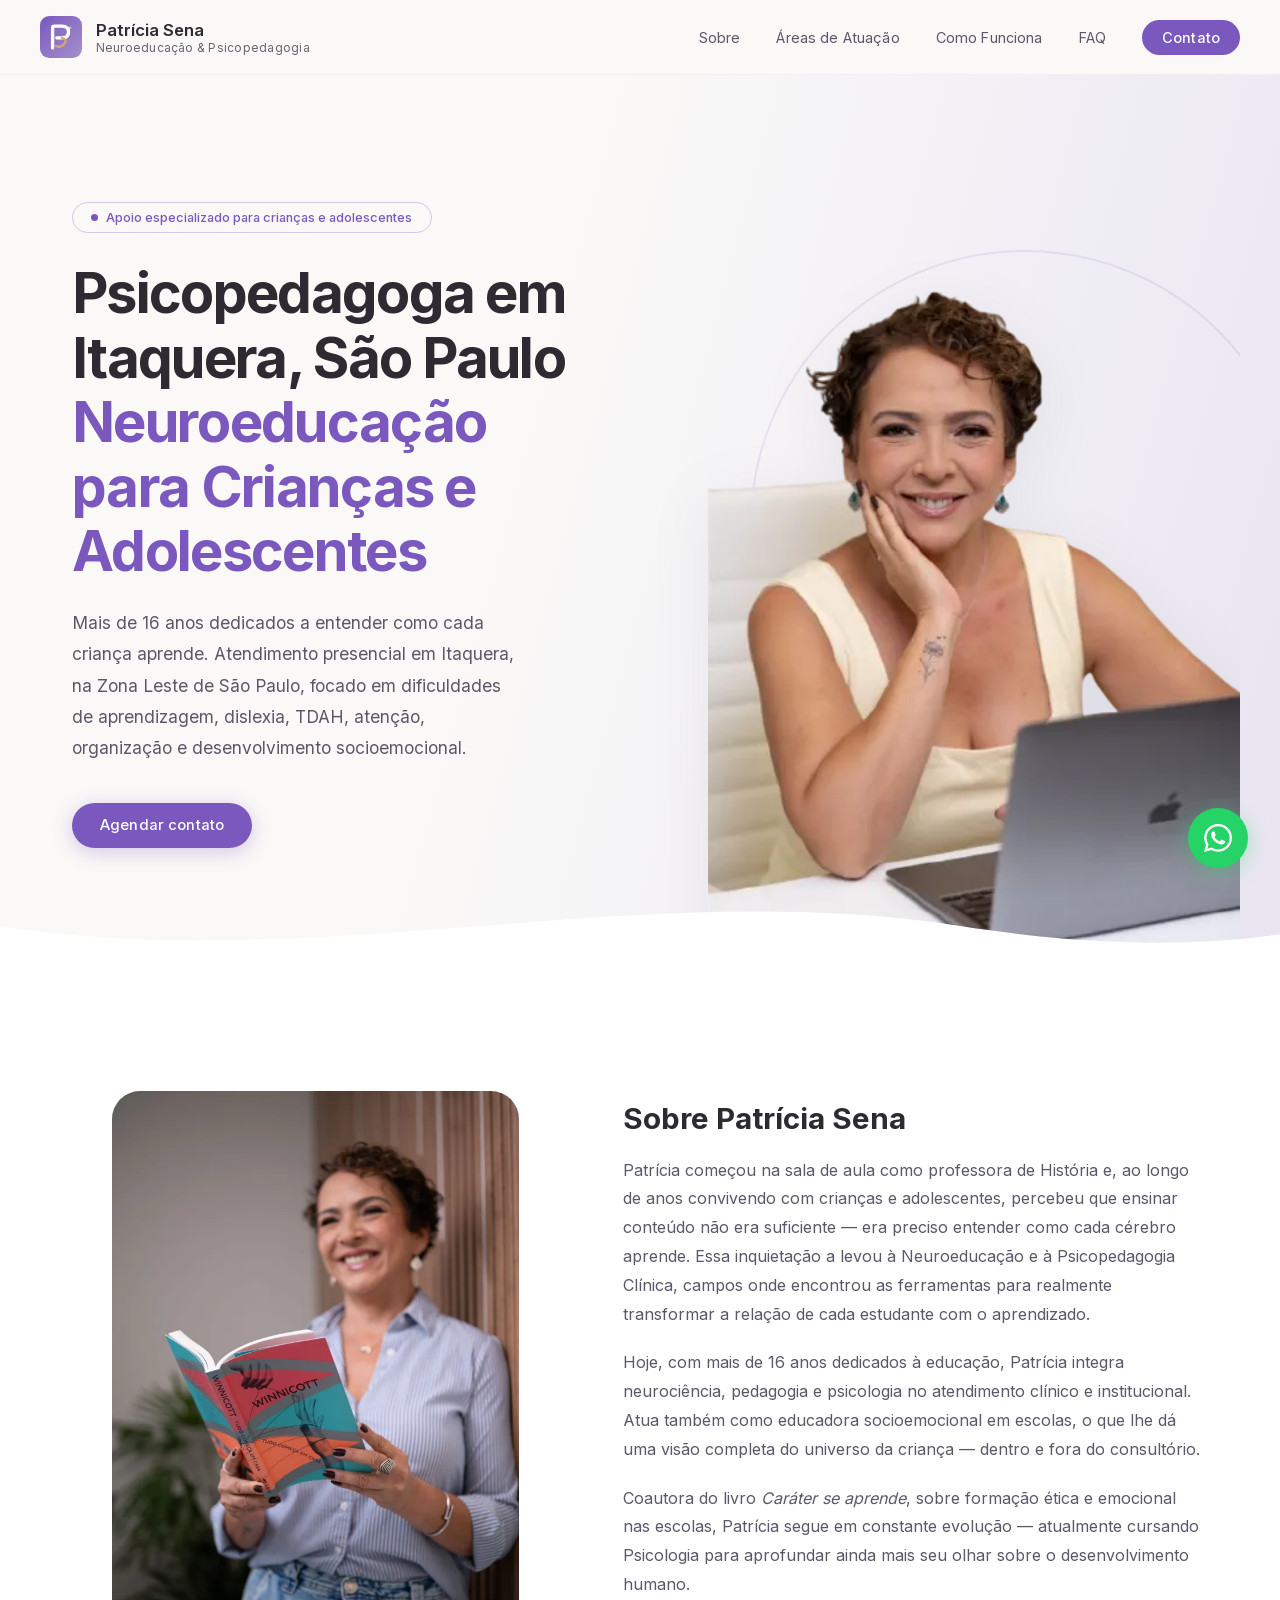
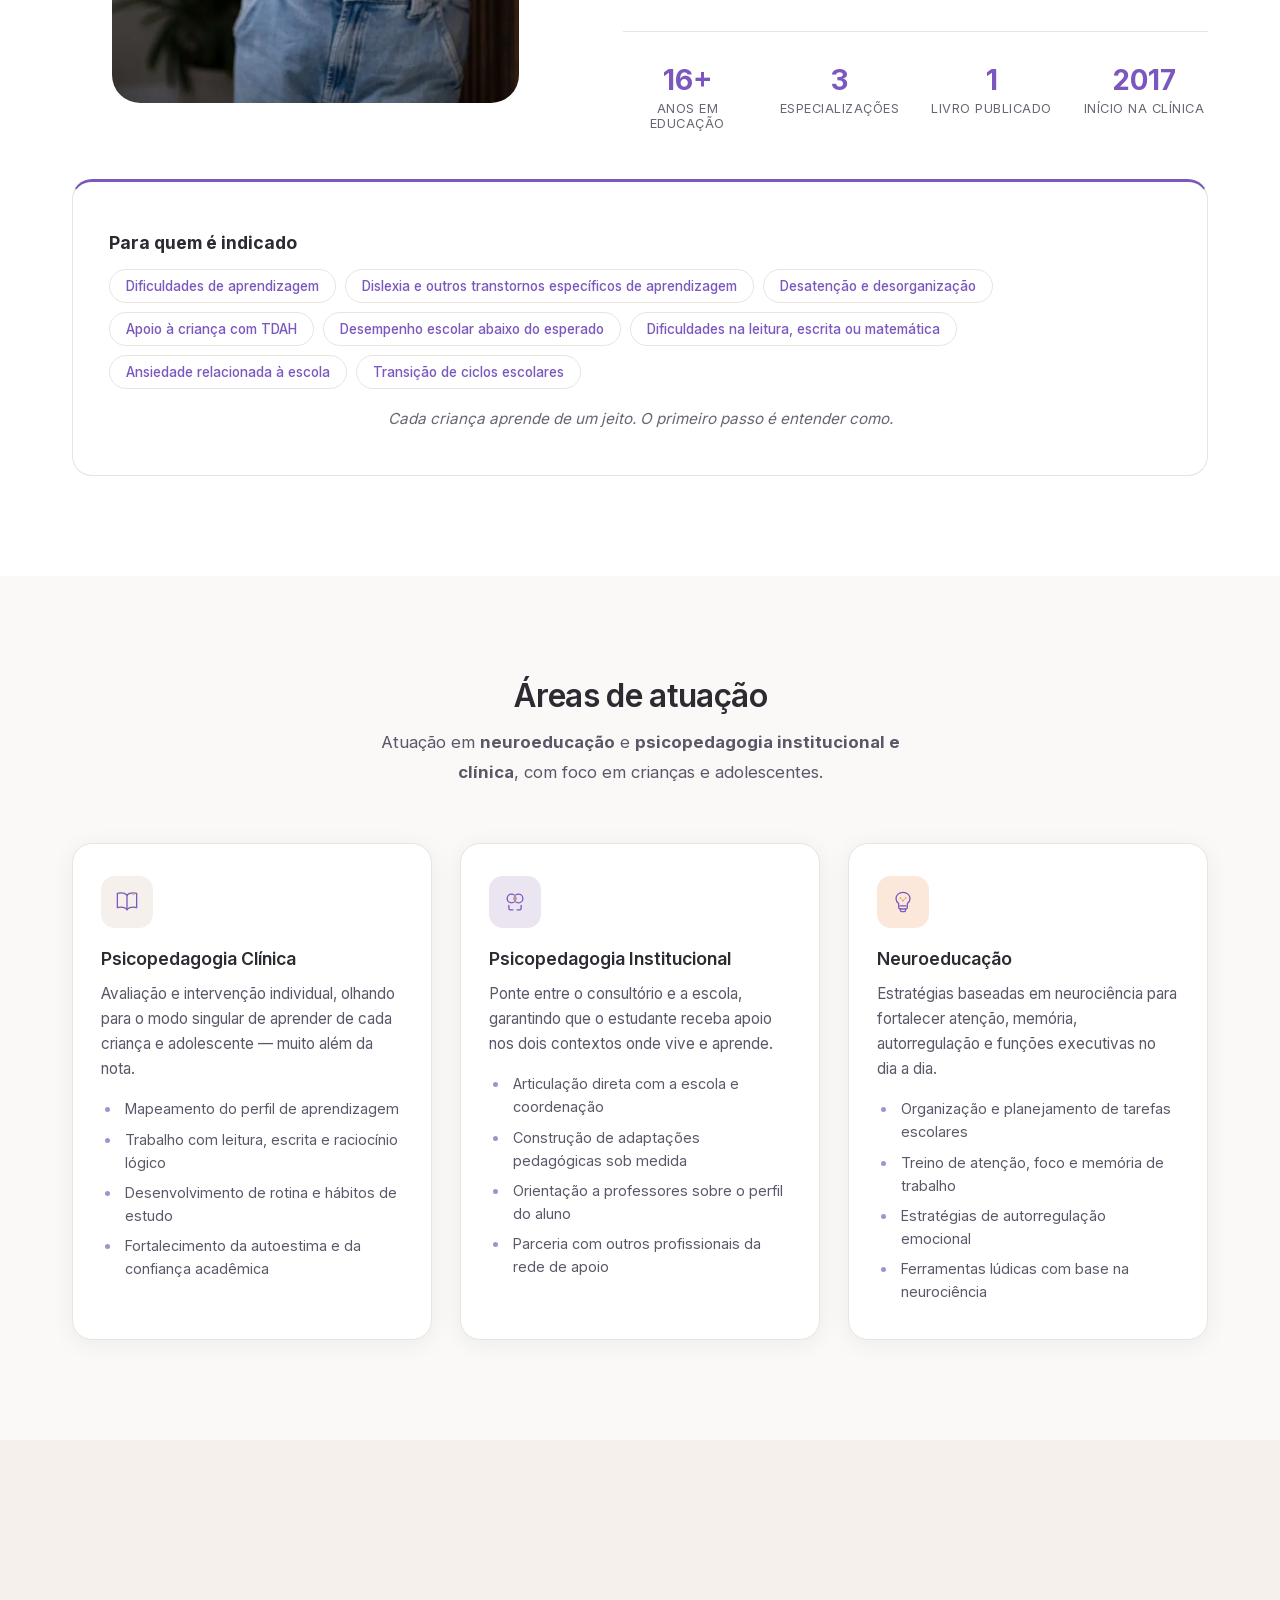
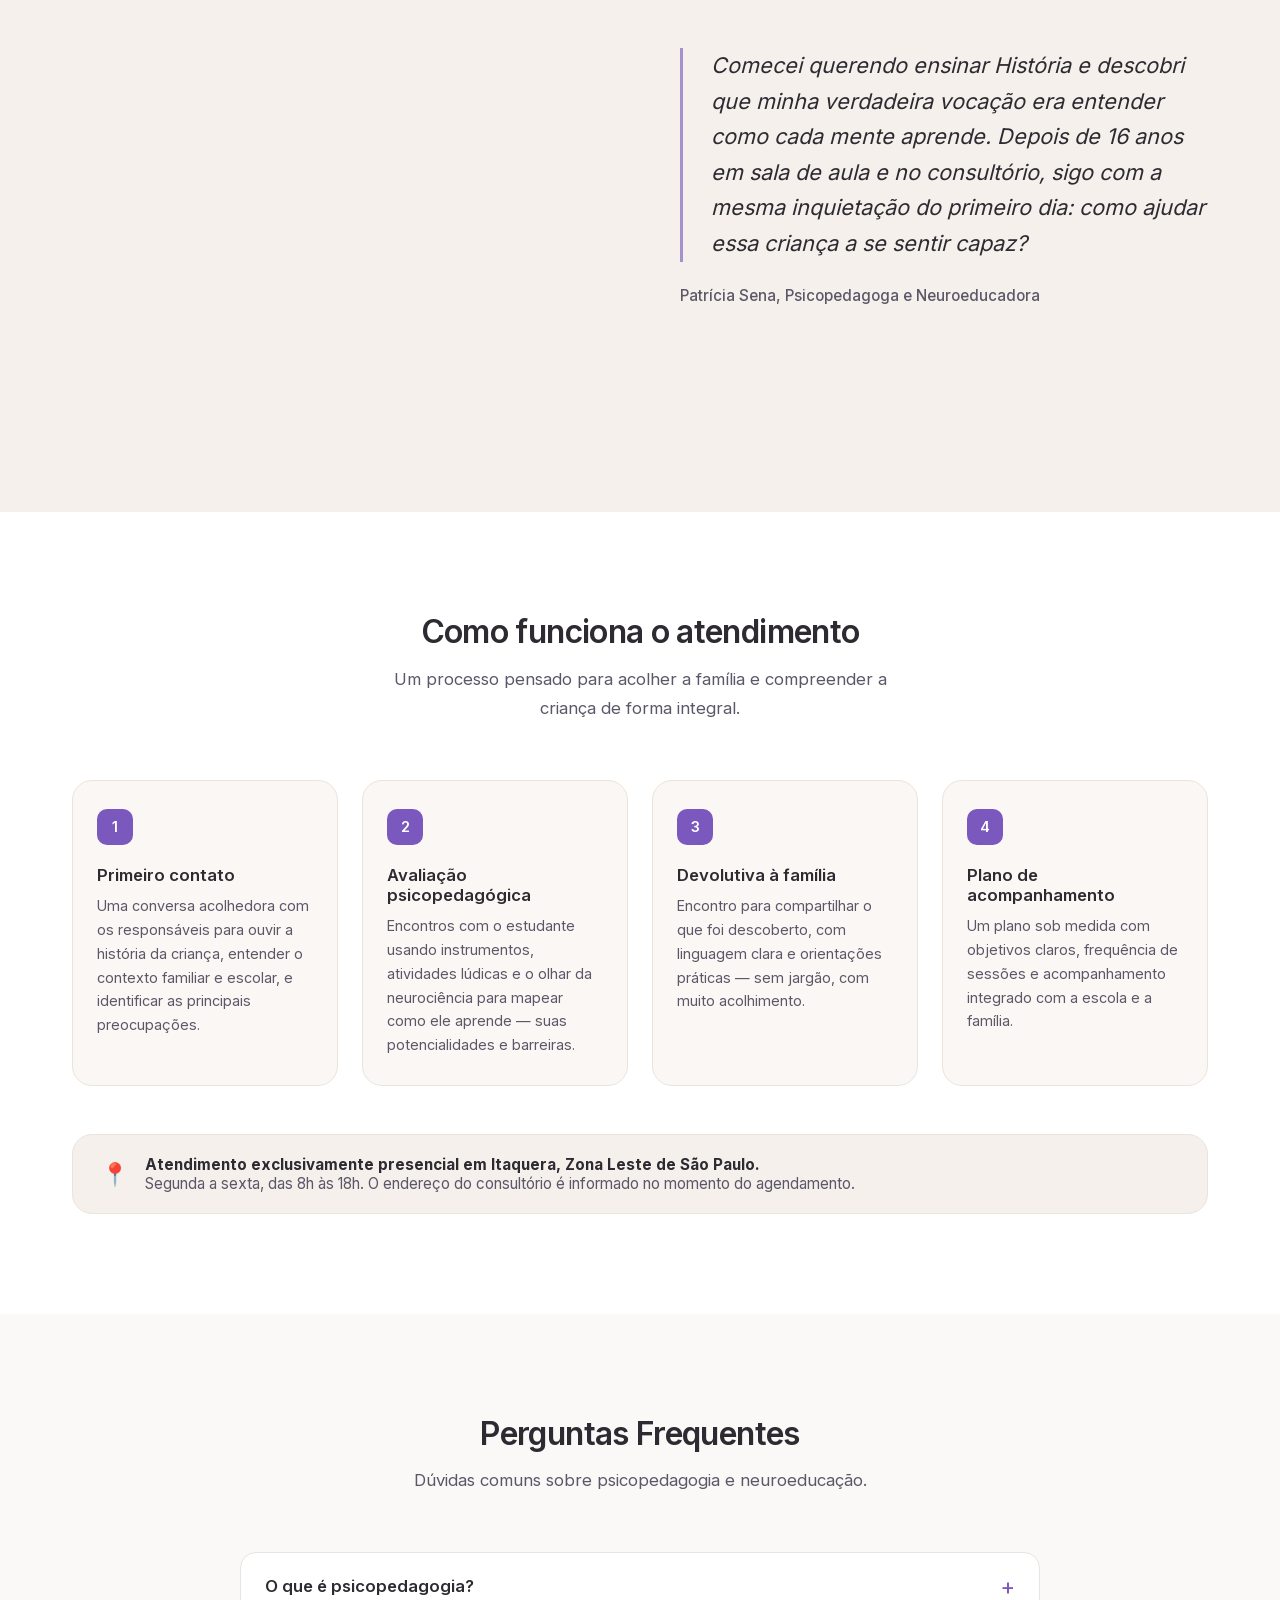
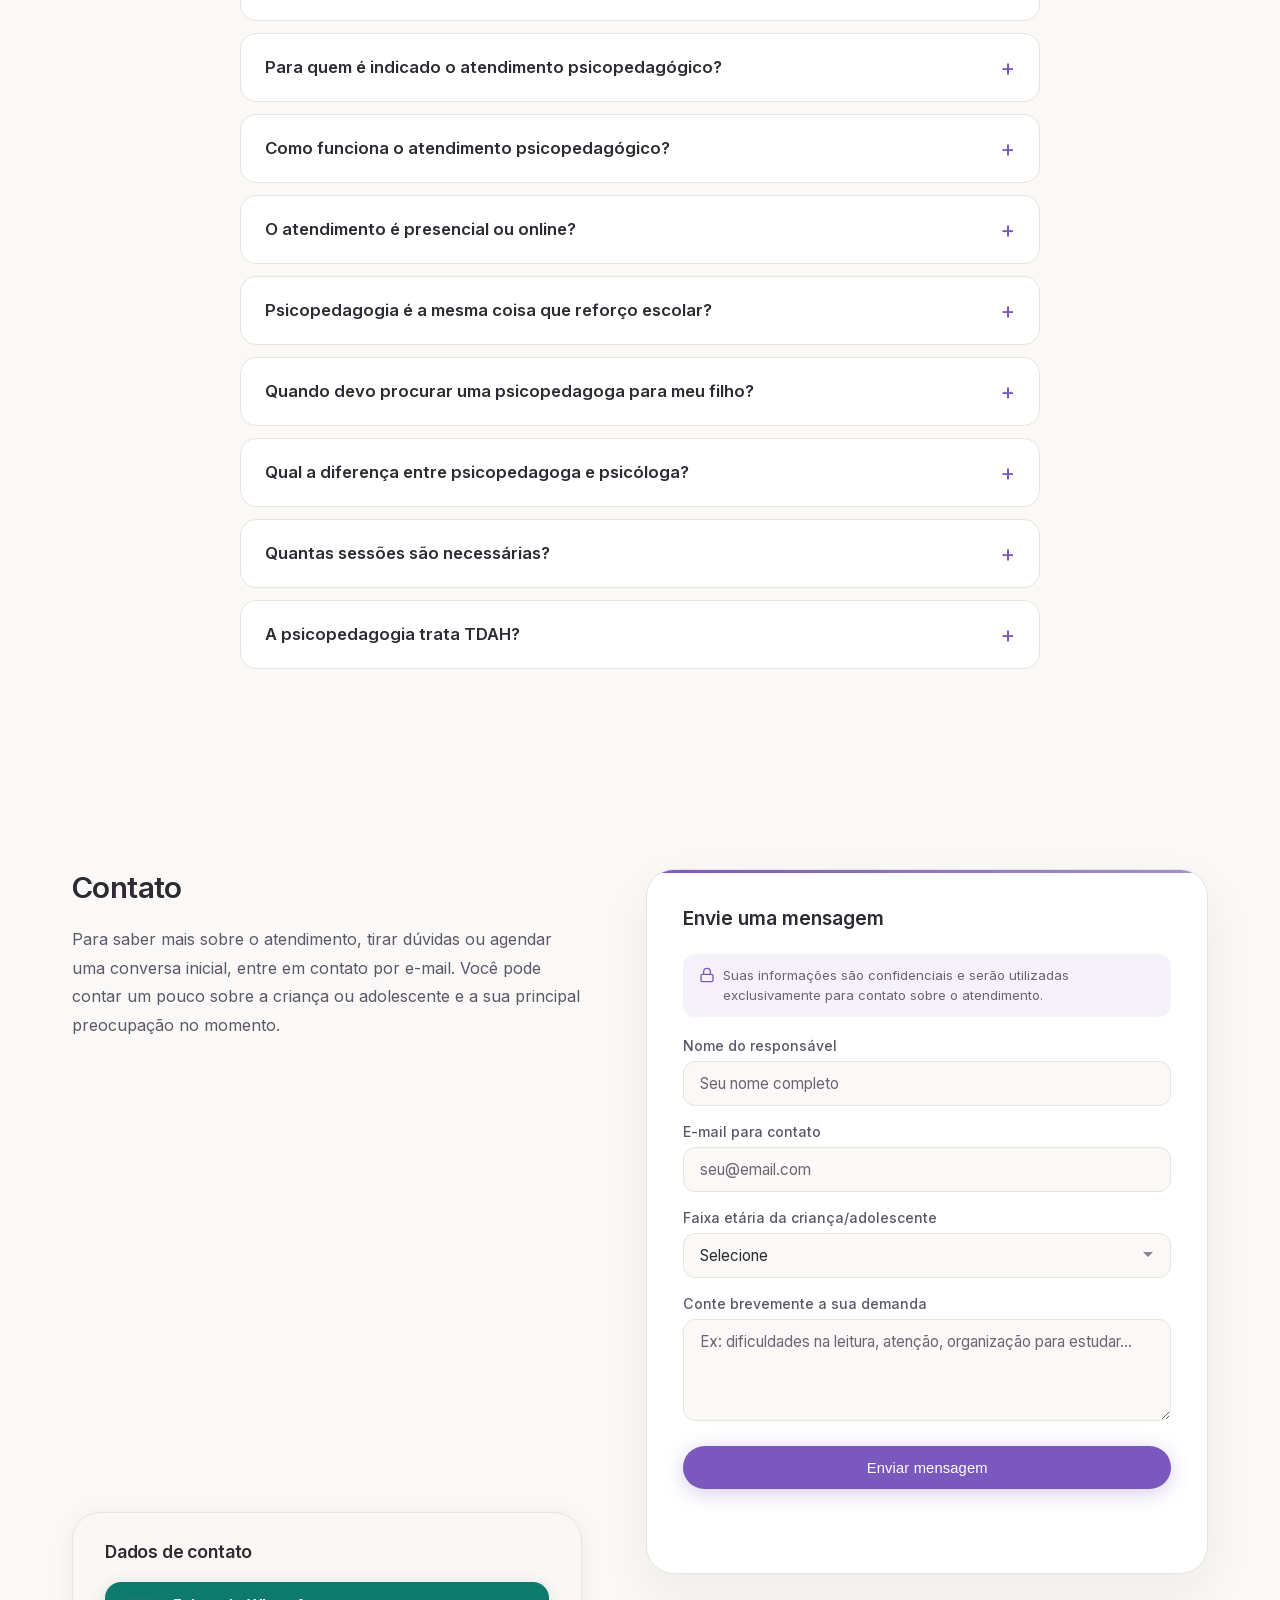
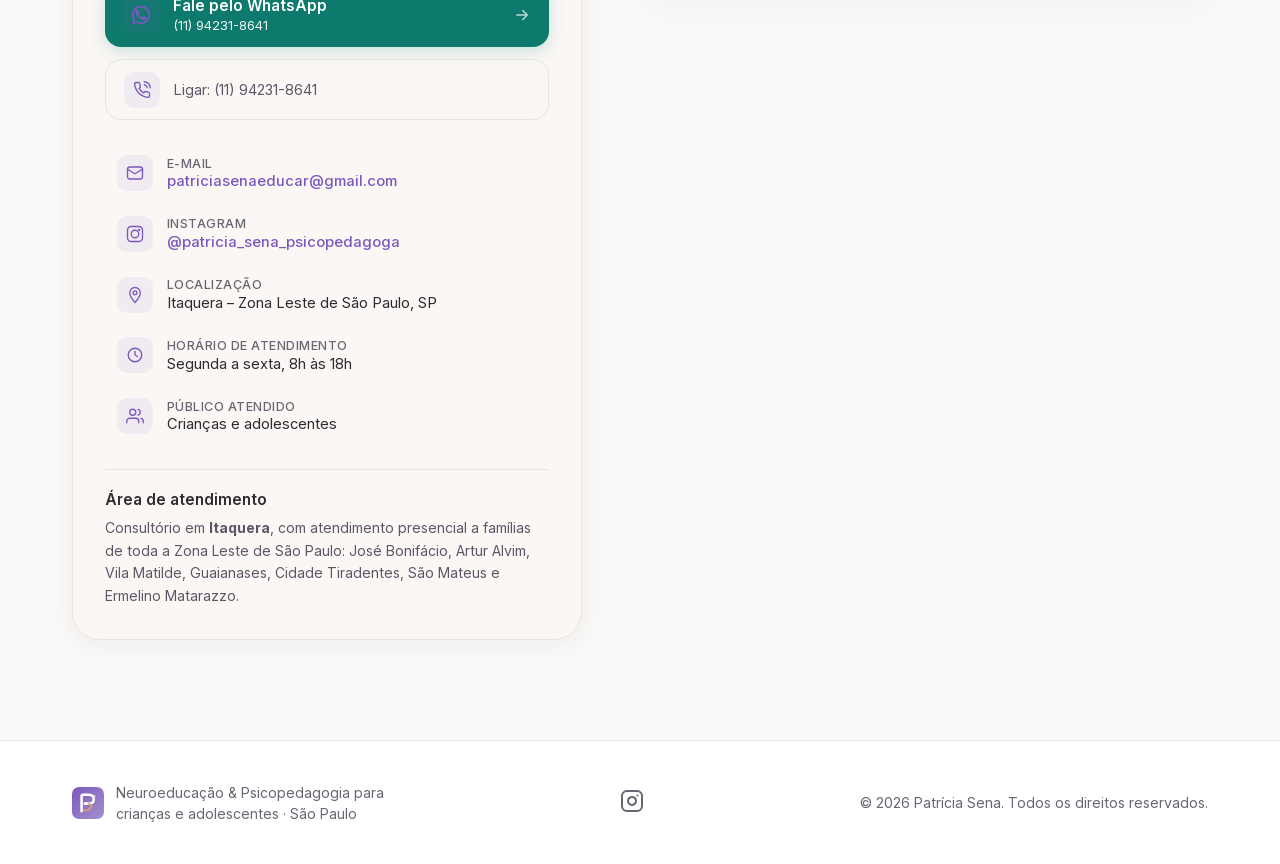
==== commit a997c45e: "fix(form): give the no-JS submit path a real result page The previous commit added action/method to " ====
--- a/index.html
+++ b/index.html
@@ -1022,6 +1022,9 @@
 
       try {
         const formData = new FormData(form);
+        // Marca que veio do fetch: o Worker responde JSON quando js=1 e faz
+        // 303 para /obrigado.html quando o campo nao vem (POST nativo sem JS).
+        formData.set('js', '1');
 
         const response = await fetch(form.action, {
           method: 'POST',
